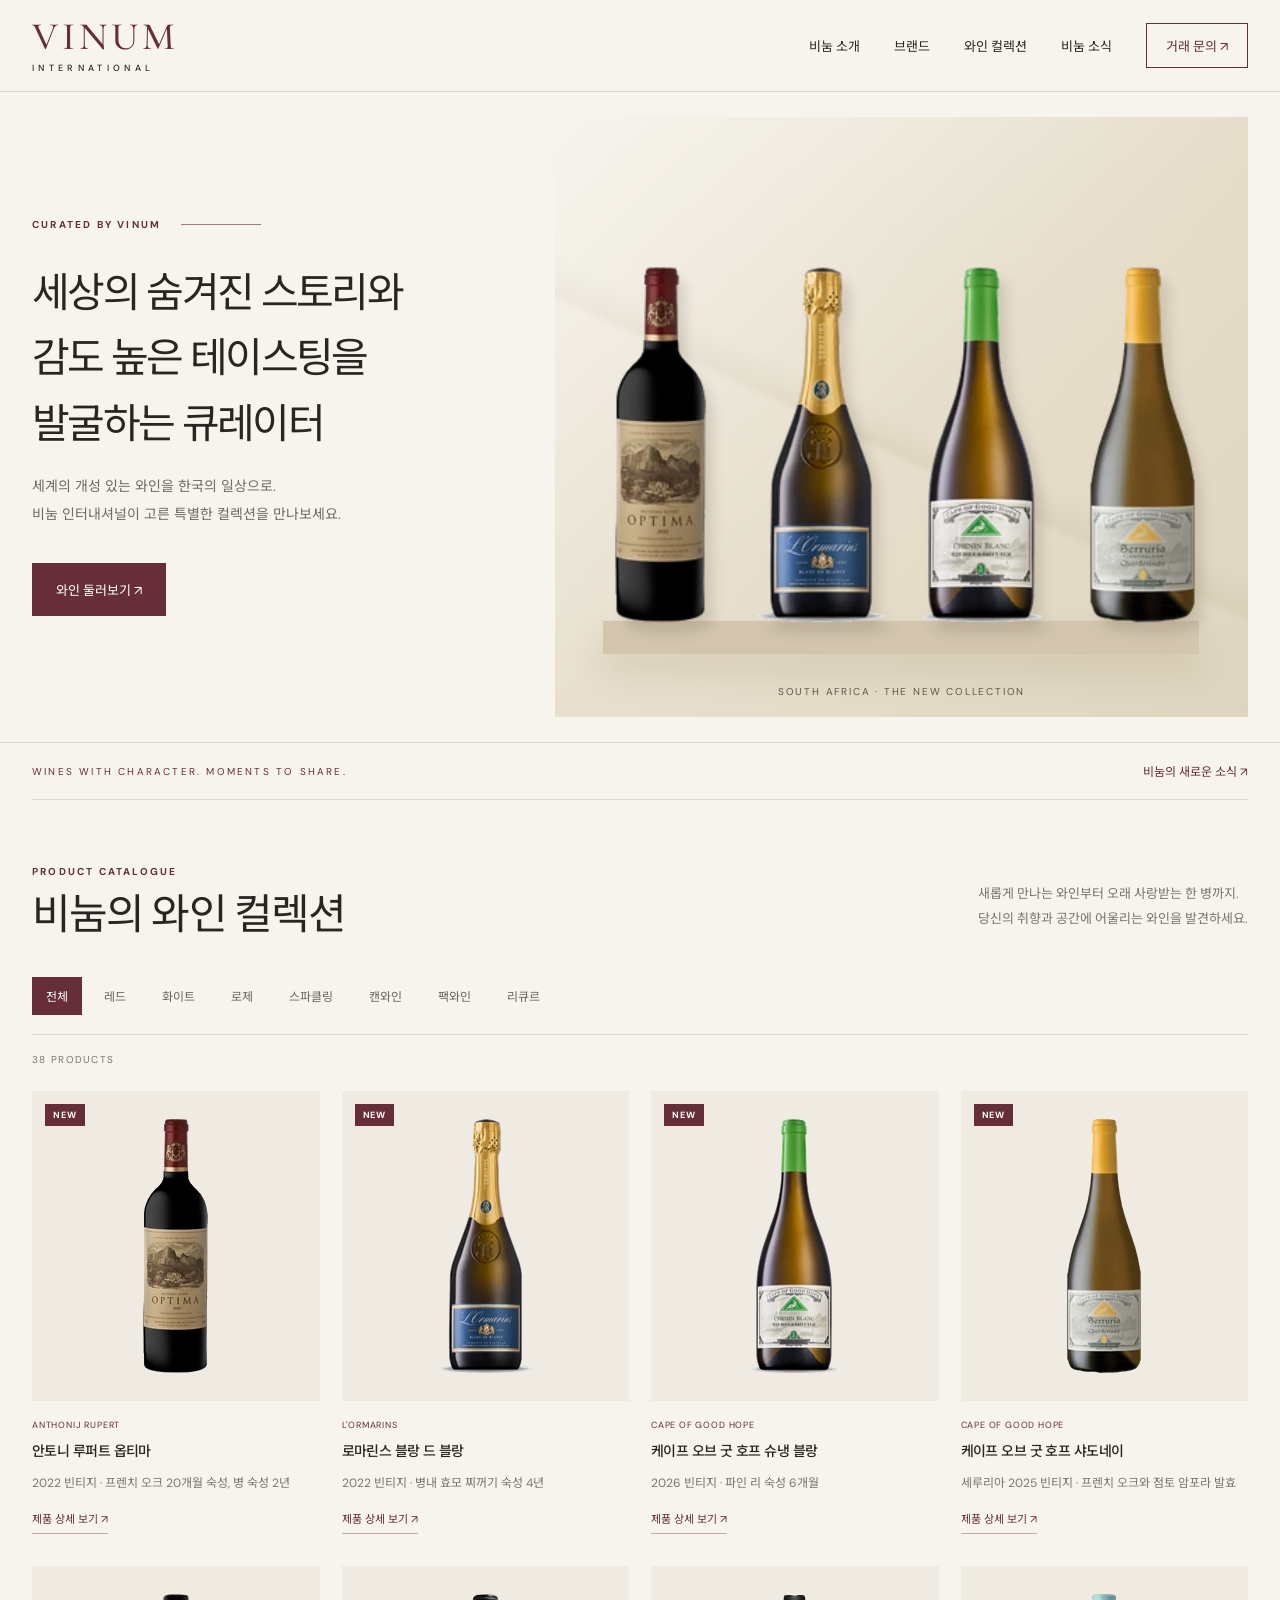
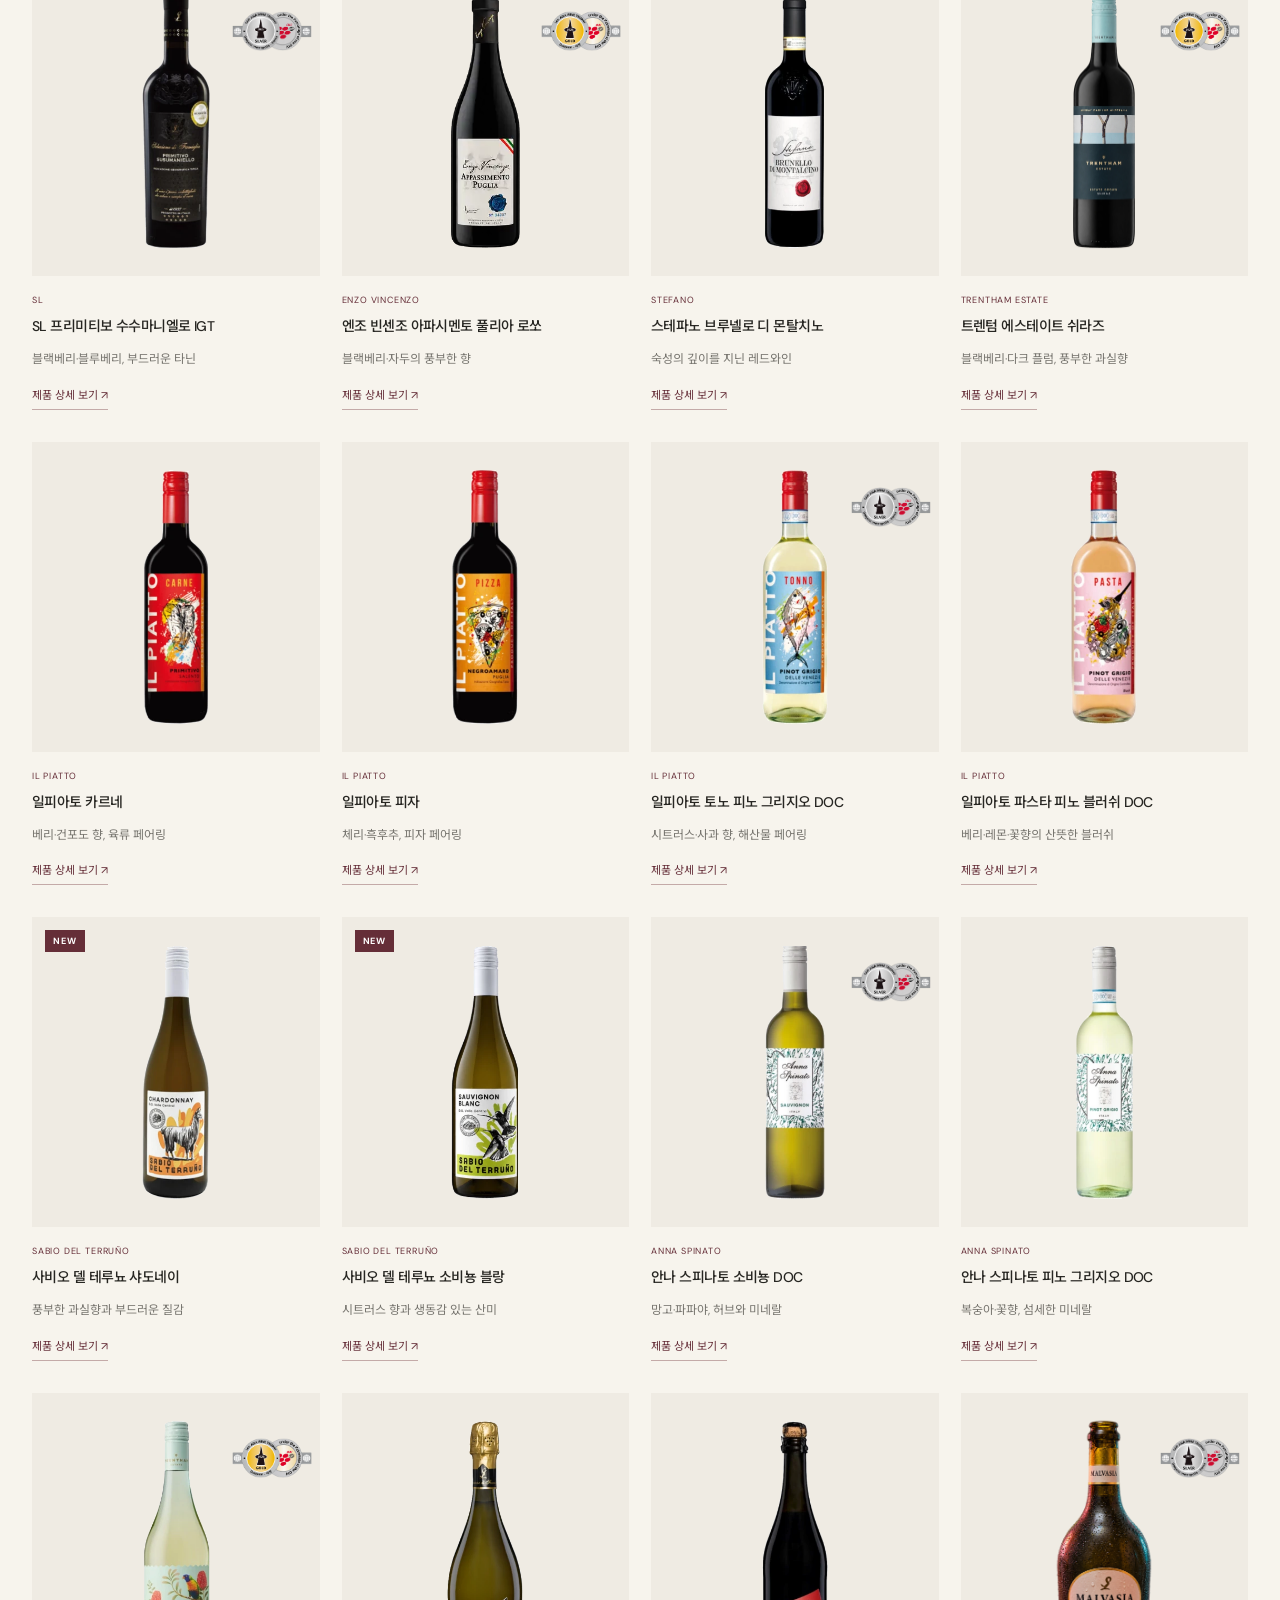
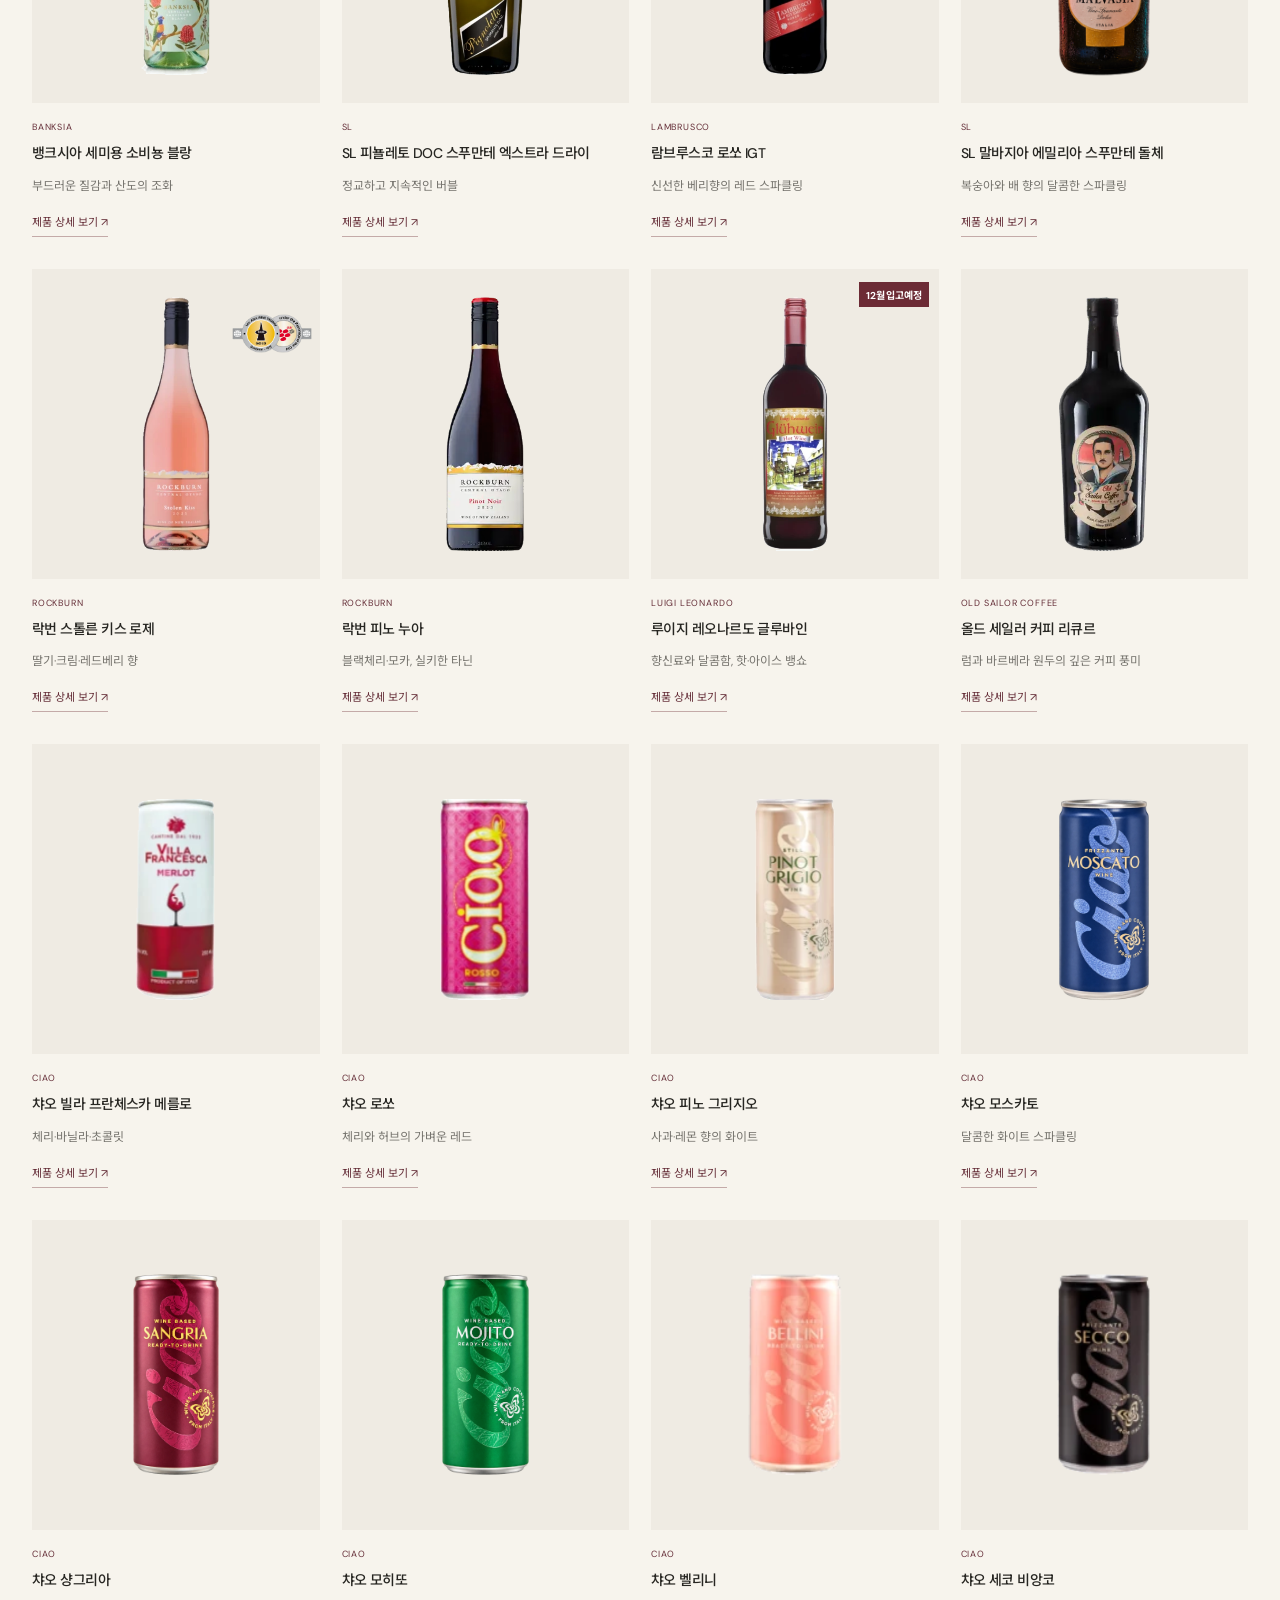
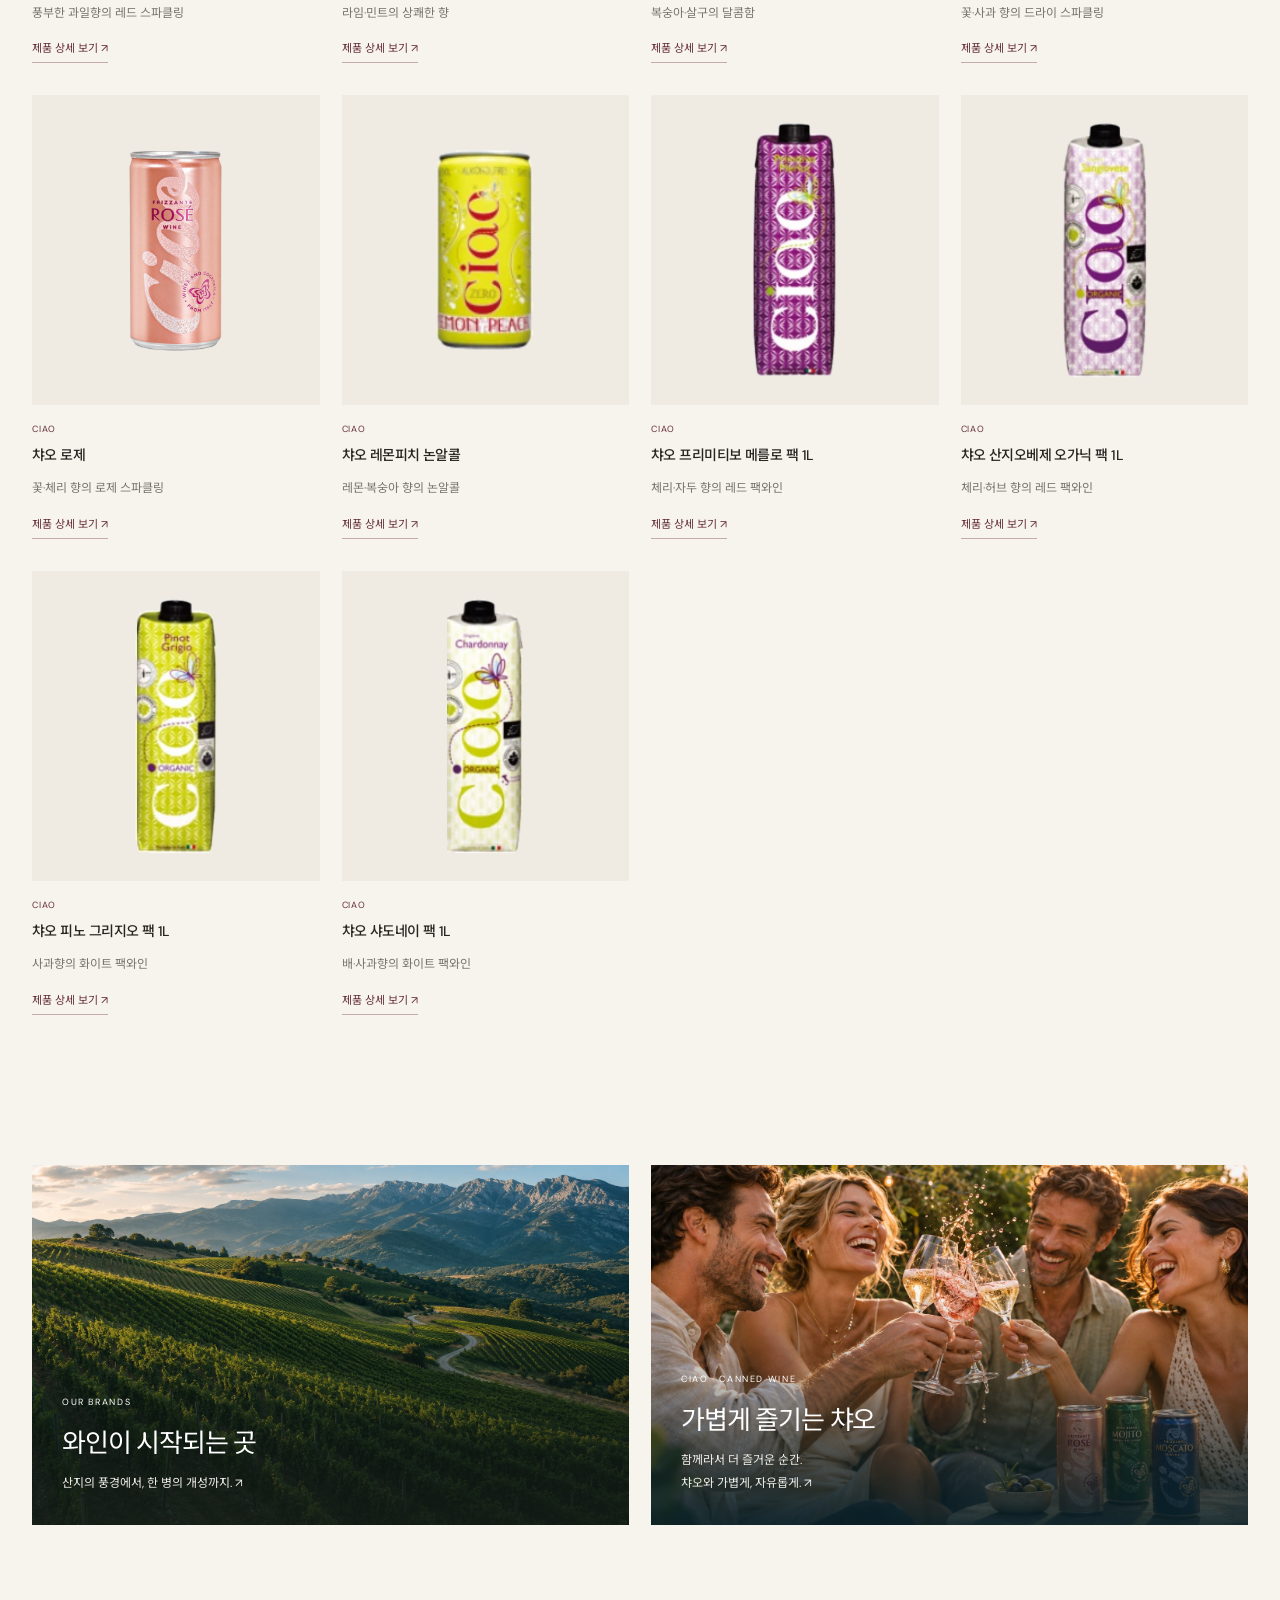
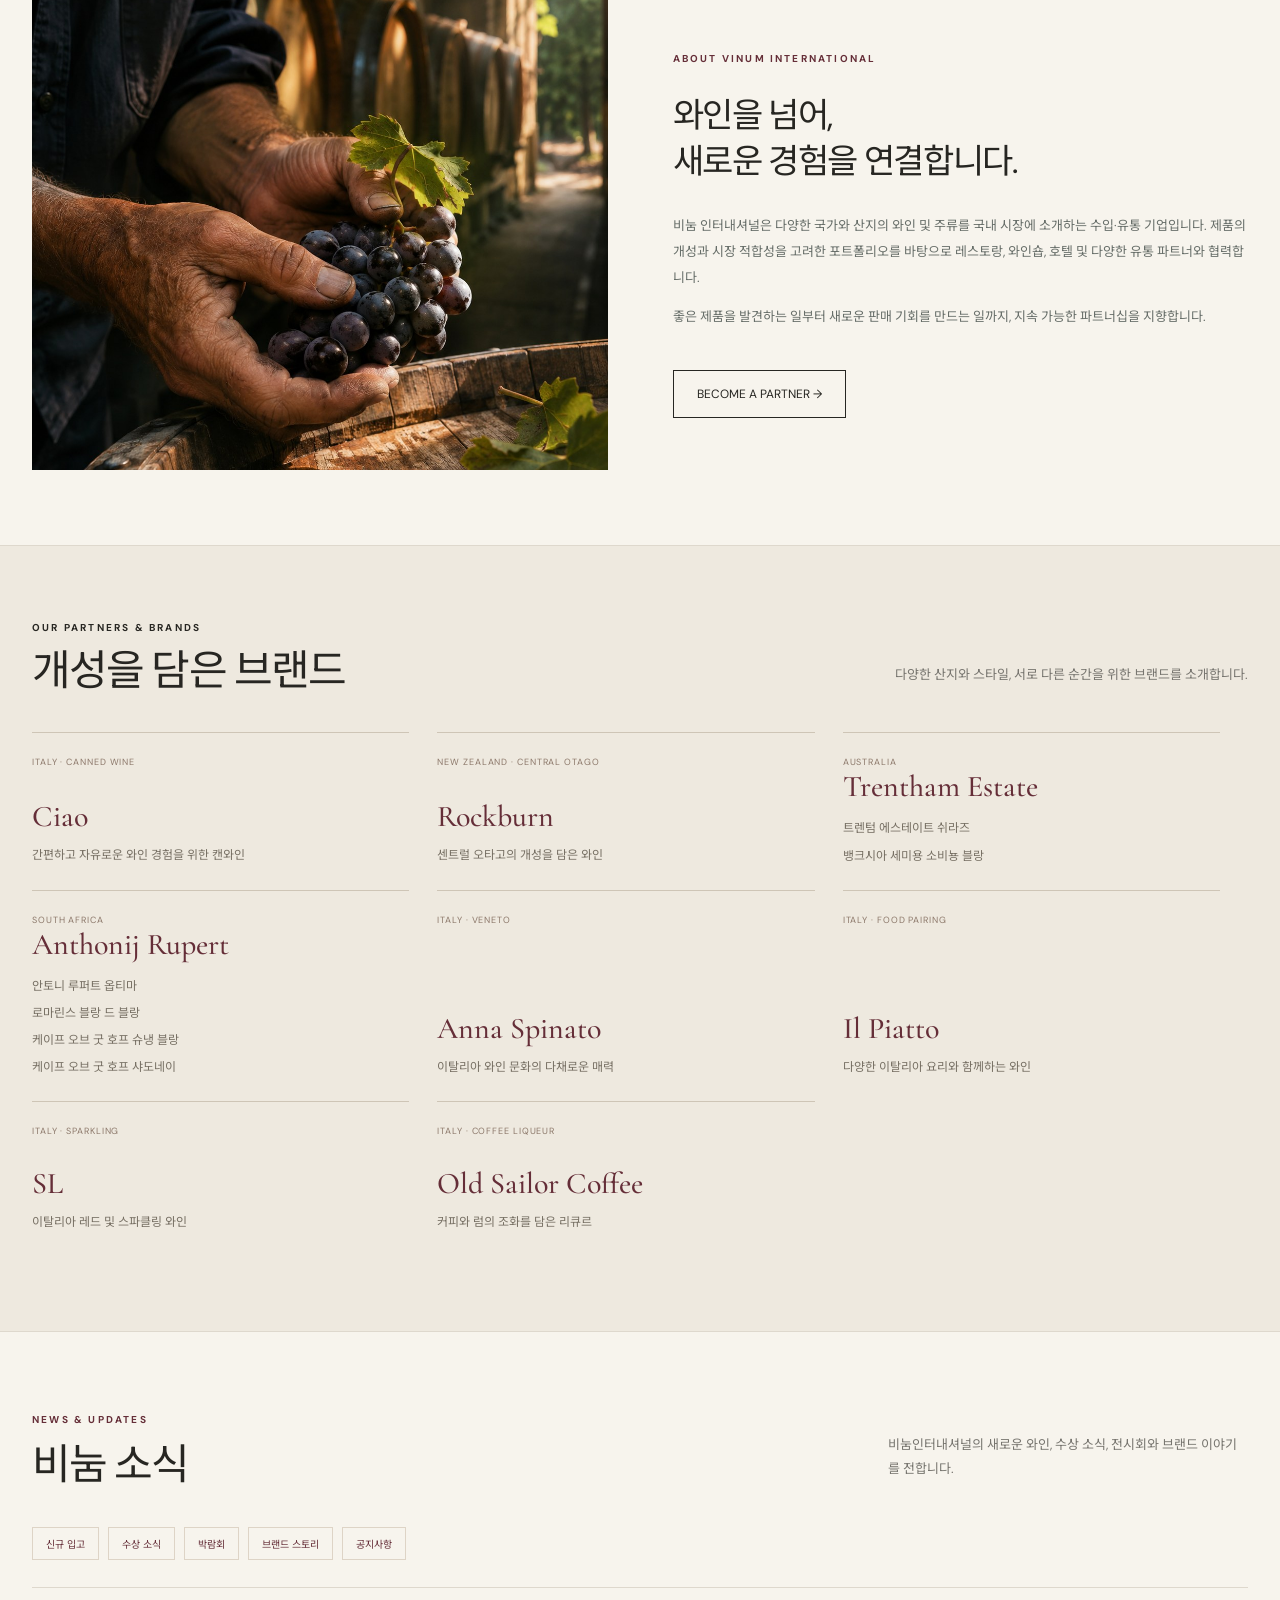
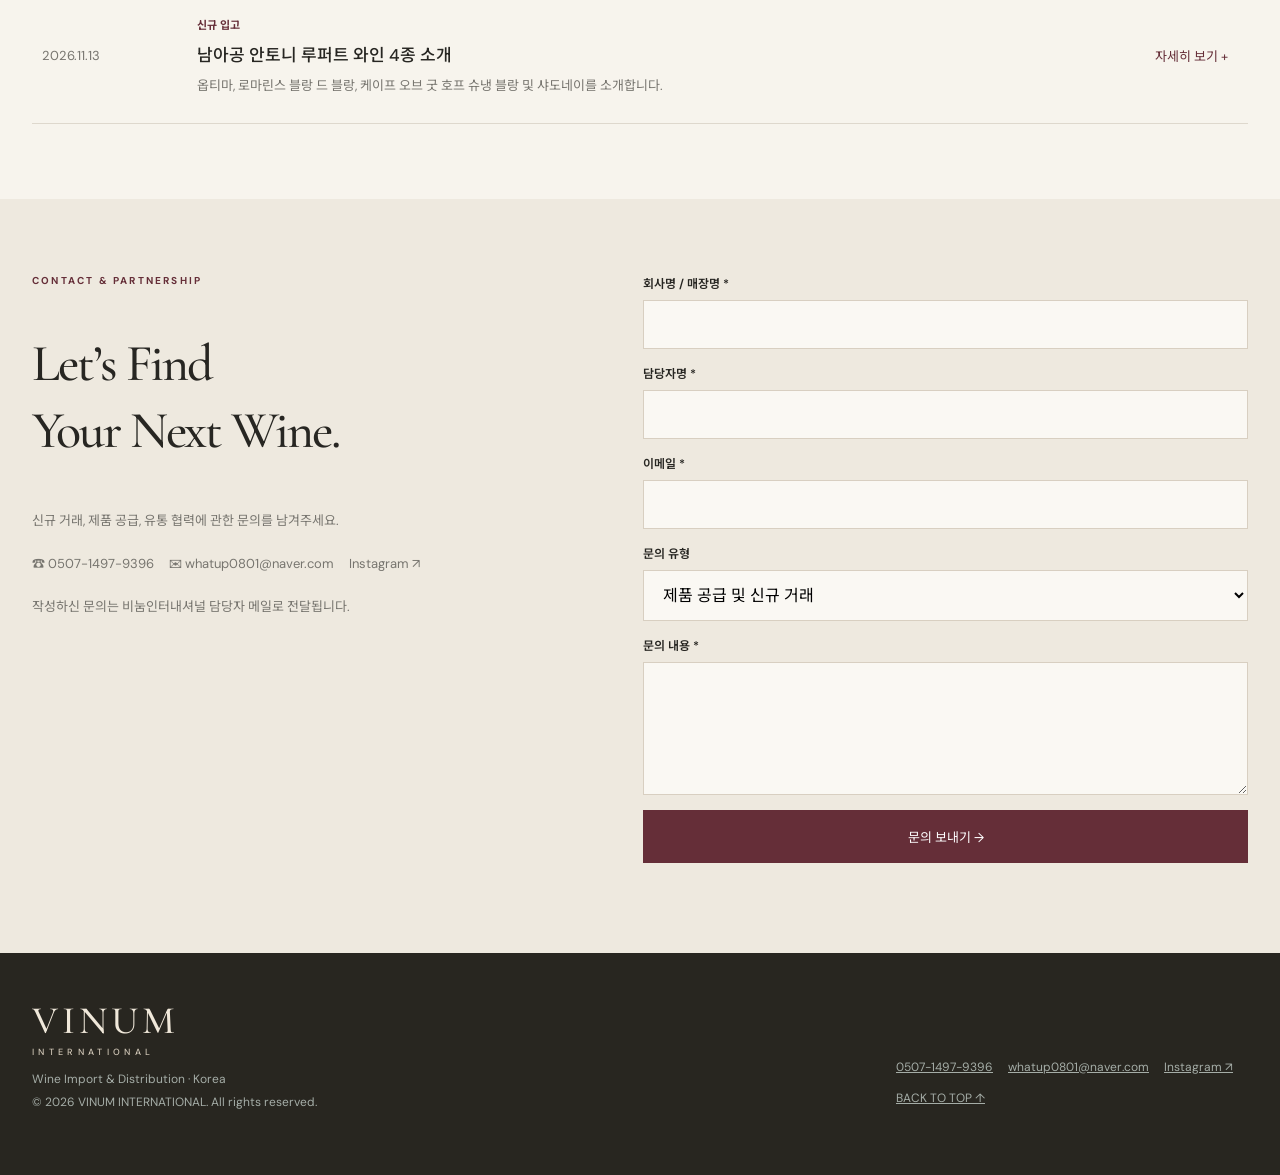
==== index.html @ 3747fff2 "Connect Rockburn Stolen Kiss 2026 Korean wine sheet to product details" ====
<!doctype html><html lang="ko"><head><meta charset="utf-8"><meta name="viewport" content="width=device-width,initial-scale=1"><meta name="description" content="비눔 인터내셔널 공식 홈페이지. 글로벌 와인·주류 수입 및 유통, 브랜드와 제품 카탈로그, 거래처 문의."><title>VINUM INTERNATIONAL | Wine Import & Distribution</title><link rel="preconnect" href="https://fonts.googleapis.com"><link rel="preconnect" href="https://fonts.gstatic.com" crossorigin><link href="https://fonts.googleapis.com/css2?family=Cormorant+Garamond:wght@400;500;600&family=DM+Sans:wght@400;500;600;700&family=Noto+Sans+KR:wght@300;400;500;600;700&display=swap" rel="stylesheet"><style>
:root{--ink:#202422;--muted:#6d746f;--paper:#f8f7f3;--wine:#652e38;--line:#e6e3dd}*{box-sizing:border-box}html{scroll-behavior:smooth}body{margin:0;font-family:'DM Sans','Noto Sans KR',sans-serif;color:var(--ink);background:var(--paper)}a{color:inherit;text-decoration:none}button,input,select,textarea{font:inherit}button{cursor:pointer}.container{width:min(1180px,calc(100% - 38px));margin:auto}header{height:80px;position:sticky;top:0;z-index:20;background:rgba(248,247,243,.97);border-bottom:1px solid var(--line);backdrop-filter:blur(12px)}.nav{display:flex;align-items:center;justify-content:space-between;height:100%}.logo{font-weight:700;letter-spacing:.18em;font-size:20px}.logo small{display:block;font-size:9px;letter-spacing:.38em;font-weight:500;margin-top:3px}.links{display:flex;gap:29px;align-items:center;font-size:12px;letter-spacing:.09em}.links a:hover{color:var(--wine)}.navbtn{border:1px solid var(--ink);padding:11px 17px}.hamb{display:none;background:none;border:0;font-size:24px}.hero{min-height:590px;display:flex;align-items:center;color:#fff;position:relative;background:linear-gradient(90deg,rgba(13,22,20,.88),rgba(13,22,20,.2)),url('https://images.unsplash.com/photo-1510812431401-41d2bd2722f3?auto=format&fit=crop&w=2000&q=85') center/cover}.eyebrow{font-size:12px;letter-spacing:.22em;font-weight:700;text-transform:uppercase}.hero h1{font-size:clamp(44px,6vw,82px);line-height:1.13;font-weight:500;letter-spacing:-.045em;margin:25px 0}.hero p{line-height:2;font-size:16px;color:#e8e8e4;max-width:550px}.btn{display:inline-block;border:1px solid currentColor;padding:15px 23px;margin-top:27px;font-size:12px;letter-spacing:.08em;background:transparent;color:inherit}.btn:hover{background:var(--wine);color:#fff;border-color:var(--wine)}section{padding:95px 0}.sectionhead{display:flex;align-items:end;justify-content:space-between;gap:20px;margin-bottom:40px}.sectionhead h2{font-size:clamp(32px,4vw,54px);font-weight:500;letter-spacing:-.05em;margin:13px 0 0}.sectionhead p{color:var(--muted);max-width:440px;line-height:1.9;font-size:14px}.about{display:grid;grid-template-columns:1fr 1fr;gap:75px;align-items:center}.about img{width:100%;height:460px;object-fit:cover}.about h2{font-size:42px;line-height:1.35;letter-spacing:-.04em;font-weight:500}.about p{color:#676e69;line-height:2;font-size:15px}.tag{color:var(--wine)}.dark{background:#1d2825;color:#fff}.dark .sectionhead p{color:#b7c0ba}.brandgrid{display:grid;grid-template-columns:repeat(3,1fr);gap:15px}.brand{min-height:190px;border:1px solid #4b5752;padding:26px;display:flex;flex-direction:column;justify-content:space-between}.brand span{font-size:11px;color:#b7c0ba;letter-spacing:.1em}.brand h3{font-size:25px;font-weight:500;margin:0}.brand p{font-size:13px;color:#c6cec9;line-height:1.8;margin:10px 0 0}.filters{display:flex;flex-wrap:wrap;gap:9px;margin-bottom:25px}.filter{border:1px solid #d5d5cf;background:none;color:#626660;padding:11px 16px;font-size:12px}.filter.active{background:var(--wine);border-color:var(--wine);color:white}.count{color:var(--muted);font-size:13px;margin-bottom:22px}.products{display:grid;grid-template-columns:repeat(4,minmax(0,1fr));gap:20px}.product{background:#fff;border:1px solid var(--line);overflow:hidden;display:flex;flex-direction:column}.product .art{height:290px;display:flex;align-items:center;justify-content:center;background:#fff;padding:15px}.product .art img{display:block;width:100%;height:100%;max-height:100%;max-width:100%;object-fit:contain;object-position:center}.product.bottle .art{overflow:hidden}.product.bottle .art img{display:block;width:auto;height:255px;max-width:100%;max-height:100%;object-fit:contain;object-position:center bottom}.product.can .art{overflow:hidden}.product.can .art img{transform:scale(1.9);transform-origin:center}.product.can .art img[src$="ciao-rose-cutout.webp"]{transform:scale(.492)}.product.can .art img[src$="ciao-sangria-cutout.webp"]{transform:scale(.550)}.product .body{padding:19px;flex:1;display:flex;flex-direction:column}.product small{color:var(--wine);font-size:11px;letter-spacing:.05em}.product h3{font-size:16px;line-height:1.5;margin:9px 0}.product p{font-size:12px;line-height:1.7;color:var(--muted);flex:1}.detailbtn{align-self:flex-start;border:0;background:none;color:var(--wine);padding:10px 0;font-size:12px}.contact{display:grid;grid-template-columns:1fr 1.15fr;gap:70px}.contact h2{font-size:44px;line-height:1.3;font-weight:500;letter-spacing:-.04em}.contact p{line-height:2;color:var(--muted)}.contact form{display:grid;gap:15px}.field{display:grid;gap:8px}.field label{font-size:12px;font-weight:600}.field input,.field select,.field textarea{width:100%;border:1px solid #d9d7d0;padding:13px 15px;background:white;border-radius:0;outline:none}.submit{background:var(--wine);color:white;border:0;padding:17px}.note{font-size:12px;color:var(--muted);line-height:1.8}footer{background:#141d1a;color:#fff;padding:50px 0}.foot{display:flex;justify-content:space-between;gap:30px;align-items:end}.foot p{color:#a5ada7;font-size:12px;line-height:1.9}.foot a{text-decoration:underline}.contactlinks a{display:inline-block;margin:4px 15px 4px 0}dialog{border:0;padding:0;max-width:min(760px,calc(100% - 30px));width:100%;box-shadow:0 25px 90px #0005}dialog::backdrop{background:#0b1613a8}.modalinner{display:grid;grid-template-columns:40% 60%;background:#fff}.modalart{background:#f8f7f3;display:grid;place-items:center;padding:25px;min-height:360px}.modalart img{display:block;width:100%;height:360px;max-width:100%;object-fit:contain;object-position:center}.modaltext{padding:40px 30px}.modaltext h3{font-size:24px;line-height:1.4}.modaltext p{color:var(--muted);line-height:1.8}.modaltext dl{display:grid;grid-template-columns:70px 1fr;gap:9px;font-size:13px}.modaltext dt{color:var(--muted)}.close{float:right;border:0;background:none;font-size:28px}#empty{display:none}@media(max-width:1000px){.products{grid-template-columns:repeat(3,minmax(0,1fr))}}@media(max-width:800px){header{height:68px}.hamb{display:block}.links{display:none;position:absolute;top:68px;left:0;right:0;background:var(--paper);padding:25px;flex-direction:column;align-items:stretch;gap:22px;border-bottom:1px solid var(--line)}.links.open{display:flex}.hero{min-height:530px}.about,.contact{grid-template-columns:1fr;gap:30px}.about img{height:330px}.brandgrid,.products{grid-template-columns:repeat(2,minmax(0,1fr))}section{padding:65px 0}.sectionhead{display:block}.foot{display:block}}@media(max-width:520px){.brandgrid,.products{grid-template-columns:repeat(2,minmax(0,1fr));gap:10px}.product .art{height:200px;padding:10px}.product .body{padding:12px}.product h3{font-size:14px}.hero h1{font-size:44px}.hero p{font-size:14px}.sectionhead h2{font-size:36px}.modalinner{grid-template-columns:1fr}.modalart{min-height:210px}.modalart img{height:200px;max-height:200px}.modaltext{padding:20px}.brand{min-height:165px;padding:18px}.brand h3{font-size:19px}}
#productDialog{max-height:calc(100dvh - 24px);overflow:auto}#fullWineDetails h4{margin:24px 0 8px;color:var(--wine)}#fullWineDetails p{font-size:13px;line-height:1.9;white-space:pre-line}#productSheetDialog{width:min(1000px,calc(100% - 24px));max-width:1000px;max-height:calc(100dvh - 24px);overflow:auto;background:#fff}#productSheetDialog .sheettoolbar{position:sticky;top:0;z-index:1;display:flex;justify-content:space-between;align-items:center;gap:16px;padding:10px 16px;background:#fff;border-bottom:1px solid var(--line)}#productSheetDialog .sheettoolbar a{font-size:13px;color:var(--wine);text-decoration:underline}#productSheetDialog .sheettoolbar button{border:0;background:none;font-size:28px;line-height:1;padding:6px}#productSheetImage{display:block;width:100%;height:auto}.product.can .art img[src$="ciao-moscato-cutout.webp"]{transform:scale(.552)} .product.can .art img[src$="ciao-mojito-cutout.webp"]{transform:scale(.536)}
/* Award artwork stays separate so the bottle keeps the shared visual height. */
.product .art,.modalart{position:relative}
.product.bottle .art .award-emblem{position:absolute;top:22px;right:8px;width:36%;max-width:104px;height:auto;max-height:none;object-fit:contain}
.modalart .award-emblem{position:absolute;top:18px;right:8px;width:42%;height:auto;max-width:120px}
@media(max-width:520px){.product.bottle .art .award-emblem{top:15px;right:4px;width:38%;max-width:78px}.modalart .award-emblem{width:26%;right:14px}}
.product .art .new-label{position:absolute;top:18px;left:12px;z-index:2;background:#9b2439;color:#fff;border-radius:3px;padding:7px 11px;font-size:12px;font-weight:700;letter-spacing:.14em;box-shadow:0 3px 10px #0002}@media(max-width:520px){.product .art .new-label{top:10px;left:7px;padding:5px 8px;font-size:10px}}#productDialog:has(#fullWineDetails:not(:empty)) .modalinner{grid-template-columns:42% 58%;align-items:start}#productDialog:has(#fullWineDetails:not(:empty)) .modalart{position:sticky;top:0;align-self:start;height:min(76vh,650px);min-height:440px;padding:24px;display:flex;align-items:center;justify-content:center}#productDialog:has(#fullWineDetails:not(:empty)) .modalart #detailImage{width:100%;height:100%;max-height:580px;object-fit:contain;object-position:center}#productDialog:has(#fullWineDetails:not(:empty)) .modaltext{min-width:0}@media(max-width:800px){#productDialog:has(#fullWineDetails:not(:empty)) .modalinner{grid-template-columns:40% 60%}#productDialog:has(#fullWineDetails:not(:empty)) .modalart{height:460px;min-height:340px;padding:15px}}@media(max-width:520px){#productDialog:has(#fullWineDetails:not(:empty)) .modalinner{grid-template-columns:1fr}#productDialog:has(#fullWineDetails:not(:empty)) .modalart{position:relative;height:350px;min-height:350px;padding:18px}#productDialog:has(#fullWineDetails:not(:empty)) .modalart #detailImage{height:310px;max-height:310px}}.product .art .arrival-label{position:absolute;top:18px;right:10px;z-index:2;background:#6c2b35;color:#fff;border-radius:4px;padding:7px 10px;font-size:12px;font-weight:700;letter-spacing:-.02em;box-shadow:0 3px 10px #0002}@media(max-width:520px){.product .art .arrival-label{top:10px;right:7px;padding:5px 7px;font-size:10px}}.vinum-news{background:#fff}.news-categories{display:flex;flex-wrap:wrap;gap:9px;margin-bottom:27px}.news-categories span{font-size:12px;color:var(--wine);border:1px solid #e5d9d9;padding:8px 13px;border-radius:30px}.news-list{display:grid;gap:13px}.news-entry{display:grid;grid-template-columns:130px 1fr auto;align-items:center;gap:25px;padding:25px 10px;border-top:1px solid var(--line)}.news-entry:last-child{border-bottom:1px solid var(--line)}.news-entry time{font-size:13px;color:var(--muted)}.news-entry h3{font-size:20px;font-weight:500;margin:7px 0 8px}.news-entry p{font-size:13px;color:var(--muted);line-height:1.8;margin:0}.news-type{font-size:11px;font-weight:700;color:var(--wine)}.news-more{border:0;background:transparent;color:var(--wine);font-size:13px;padding:10px}.news-empty{padding:52px 20px;text-align:center;color:var(--muted);border:1px solid var(--line);line-height:1.9}@media(max-width:700px){.news-entry{grid-template-columns:1fr;gap:8px;padding:20px 0}.news-more{justify-self:start;padding-left:0}}
/* VINUM editorial collection — preserve catalogue data and product photography. */
:root{--paper:#f7f4ed;--wine:#652e38;--ink:#272622;--muted:#77756f;--line:#ded8cd}
.container{width:min(1240px,calc(100% - 64px))}header{height:92px;background:rgba(247,244,237,.97)}.logo{font-family:'Cormorant Garamond',Georgia,serif;font-size:39px;letter-spacing:.1em;font-weight:500;color:var(--wine);line-height:.9}.logo small{font-family:'DM Sans',sans-serif;font-size:9px;letter-spacing:.48em;margin-top:10px;color:var(--ink)}.links{font-size:13px;letter-spacing:0;gap:34px}.navbtn{border-color:var(--wine);color:var(--wine);padding:12px 19px}.eyebrow{font-size:10px;letter-spacing:.22em}.hero{background:none;color:var(--ink);min-height:650px;overflow:hidden;border-bottom:1px solid var(--line)}.hero-layout{display:grid;grid-template-columns:43% 57%;align-items:center;gap:0;min-height:650px}.hero-copy{padding:50px 30px 50px 0;position:relative;z-index:1}.hero .eyebrow{color:var(--wine);display:flex;gap:20px;align-items:center}.hero .eyebrow:after{content:'';height:1px;width:80px;background:#a17b7e}.hero h1{font-family:'Noto Sans KR',sans-serif;font-size:clamp(32px,3.2vw,48px);font-weight:400;line-height:1.6;letter-spacing:-.065em;margin:26px 0 20px}.hero p{font-size:14px;color:#6e6b64;line-height:1.95}.hero .btn{background:var(--wine);color:#fff;border-color:var(--wine);margin-top:21px;padding:16px 23px;letter-spacing:0;font-size:13px}.hero-scene{position:relative;isolation:isolate;min-height:580px;display:flex;align-items:flex-end;justify-content:center;padding:65px 25px 95px;background:linear-gradient(130deg,#eee8da,#dfd5bf);align-self:stretch;margin:25px 0}.hero-scene:before{content:'';position:absolute;inset:0;z-index:-1;background:linear-gradient(140deg,#ffffff88,transparent 50%),linear-gradient(25deg,transparent 45%,#c0b29533 46%,transparent 50%)}.hero-scene:after{content:'';position:absolute;bottom:63px;left:7%;right:7%;height:33px;background:#d4c6ae;box-shadow:0 19px 35px #6d583022;z-index:-1}.hero-bottle{border:0;background:transparent;padding:0;display:flex;align-items:flex-end;justify-content:center;width:25%;height:355px;transition:transform .3s}.hero-bottle:hover{transform:translateY(-8px)}.hero-bottle img{max-width:100%;width:auto;height:100%;object-fit:contain;filter:drop-shadow(8px 12px 6px #37280d22)}.hero-bottle:nth-child(2){height:370px}.hero-bottle:nth-child(3){height:345px}.scene-caption{position:absolute;left:0;right:0;bottom:19px;text-align:center;font-size:10px;letter-spacing:.18em;color:#635447}.collection-strip{padding:19px 0;border-bottom:1px solid var(--line);color:var(--wine);font-size:10px;letter-spacing:.22em;display:flex;align-items:center;justify-content:space-between}.collection-strip a{letter-spacing:0;font-size:12px}.sectionhead h2{font-family:'Cormorant Garamond','Noto Sans KR',serif;font-size:42px;line-height:1.35;letter-spacing:-.045em;font-weight:400;margin-top:10px}.sectionhead p{font-size:13px;max-width:360px}.sectionhead{margin-bottom:32px}section{padding:75px 0}#products{padding-top:65px}.filters{gap:8px;padding-bottom:19px;border-bottom:1px solid var(--line);margin-bottom:18px}.filter{border:0;background:transparent;padding:10px 14px;font-size:12px;color:#69655e}.filter.active{background:var(--wine);color:#fff}.count{font-size:10px;letter-spacing:.13em;margin-bottom:25px}.products{gap:32px 22px}.product{border:0;background:transparent;overflow:visible}.product .art{height:310px;background:#efebe3;padding:25px;overflow:hidden}.product.bottle .art img{height:260px;max-height:100%}.product .body{padding:18px 0 0}.product small{font-size:9px;letter-spacing:.09em}.product h3{font-size:14px;font-weight:500;margin:9px 0;letter-spacing:-.04em;line-height:1.7}.product p{font-size:12px;line-height:1.9;margin:0 0 8px}.detailbtn{font-size:11px;padding:7px 0;border-bottom:1px solid #c4aaa8;transition:color .2s}.product .art .new-label{top:13px;left:13px;padding:5px 8px;background:var(--wine);border-radius:0;box-shadow:none;font-size:9px;letter-spacing:.1em}.product .art .arrival-label{top:13px;right:10px;border-radius:0;box-shadow:none;padding:5px 7px;font-size:10px}.product.bottle .art .award-emblem{top:45px;right:8px;width:29%;max-width:80px}.product .art>img:not(.award-emblem){transition:filter .3s}.product:hover .art>img:not(.award-emblem){filter:drop-shadow(0 10px 8px #3e281515)}.editorial-intro{display:grid;grid-template-columns:1fr 1fr;gap:22px;padding-top:75px}.story-tile{position:relative;min-height:320px;overflow:hidden;background:#dfd9cd;display:flex;align-items:flex-end}.story-tile img{position:absolute;inset:0;width:100%;height:100%;object-fit:cover;transition:transform .6s}.story-tile:hover img{transform:scale(1.025)}.story-tile:after{content:'';position:absolute;inset:0;background:linear-gradient(transparent 25%,#172019bf)}.story-caption{position:relative;z-index:1;padding:30px;color:#fff}.story-caption small{font-size:9px;letter-spacing:.18em}.story-caption h3{font-weight:400;font-size:26px;letter-spacing:-.045em;margin:12px 0}.story-caption p{font-size:12px;line-height:1.9;color:#efeee8;margin:0}.about{gap:65px}.about img{height:390px}.about h2{font-weight:400;font-size:34px}.about p{font-size:13px}.dark{background:#eee9df;color:var(--ink);border-block:1px solid var(--line)}.dark .sectionhead p{color:var(--muted)}.brandgrid{grid-template-columns:repeat(3,1fr);gap:0}.brand{border:0;border-top:1px solid #cec5b6;min-height:155px;padding:23px 20px 23px 0;margin-right:28px}.brand span{color:#8c786a;font-size:9px}.brand h3{font-family:'Cormorant Garamond',Georgia,serif;font-size:30px;color:var(--wine)}.brand p{color:#777064;font-size:12px}.vinum-news{background:var(--paper)}.news-categories span{border-radius:0;border-color:#ded4c6;background:transparent;font-size:10px}.news-entry h3{font-size:17px}.contact{gap:85px}.contact h2{font-family:'Cormorant Garamond',Georgia,serif;font-size:52px}.contact p{font-size:13px}.field input,.field select,.field textarea{border-color:#d8cfc1;background:#faf8f3}.submit{font-size:13px}footer{background:#282620}.foot .logo{color:#f0e8da}.foot .logo small{color:#d0c6b6}.btn{letter-spacing:0;font-size:12px}a:focus-visible,button:focus-visible{outline:2px solid var(--wine);outline-offset:5px}section{scroll-margin-top:90px}
@media(min-width:1500px){.hero-layout{min-height:710px}.hero-scene{min-height:650px}.hero-bottle{height:405px}.hero-bottle:nth-child(2){height:420px}.hero-bottle:nth-child(3){height:395px}}
@media(max-width:1000px){.hero-layout{grid-template-columns:45% 55%;min-height:560px}.hero-scene{min-height:500px;padding:65px 15px 95px}.hero-bottle{height:290px}.hero-bottle:nth-child(2){height:305px}.hero-bottle:nth-child(3){height:285px}.links{gap:20px}.hero h1{font-size:34px}.product .art{height:290px}.product.bottle .art img{height:240px}}
@media(max-width:800px){.container{width:calc(100% - 36px)}header{height:76px}.logo{font-size:31px}.logo small{font-size:7px}.links{top:76px}.hero-layout{grid-template-columns:1fr;min-height:0}.hero-copy{padding:38px 0 25px}.hero h1{font-size:36px;line-height:1.5;margin:20px 0 12px}.hero p{font-size:13px}.hero .btn{margin-top:12px}.hero-scene{min-height:390px;margin:0 0 18px;padding:35px 20px 80px}.hero-bottle{height:265px}.hero-bottle:nth-child(2){height:280px}.hero-bottle:nth-child(3){height:260px}.hero-scene:after{bottom:53px}.scene-caption{bottom:15px;font-size:8px}.hero{min-height:0}.collection-strip{font-size:8px;letter-spacing:.1em}.collection-strip a{font-size:10px}.sectionhead h2{font-size:32px}.sectionhead p{max-width:none}.products{gap:25px 14px}.product .art{height:260px;padding:20px 10px}.product.bottle .art img{height:220px}.product h3{font-size:13px}.editorial-intro{padding-top:55px;gap:14px}.story-tile{min-height:280px}.story-caption{padding:20px}.story-caption h3{font-size:22px}.brandgrid{grid-template-columns:repeat(2,1fr)}section{padding:55px 0;scroll-margin-top:76px}.contact{gap:30px}.contact h2{font-size:42px}.about{gap:30px}.about img{height:290px}.about h2{font-size:29px}}
@media(max-width:520px){.hero h1{font-size:31px}.hero-scene{min-height:330px;padding:25px 12px 75px}.hero-bottle{height:225px}.hero-bottle:nth-child(2){height:240px}.hero-bottle:nth-child(3){height:220px}.product .art{height:225px;padding:20px 10px}.product.bottle .art img{height:185px}.product .body{padding:13px 0 0}.product small{font-size:8px}.product h3{font-size:12px}.product p{font-size:11px}.product .art .new-label{top:9px;left:8px;font-size:8px}.product .art .arrival-label{font-size:8px;top:9px;right:6px}.product.bottle .art .award-emblem{top:36px;width:29%}.filters{gap:3px}.filter{padding:9px 10px;font-size:11px}.editorial-intro{grid-template-columns:1fr}.story-tile{min-height:250px}.brand{margin-right:10px;padding-right:6px}.brand h3{font-size:25px}.brand p{font-size:11px}.sectionhead h2{font-size:29px}.sectionhead p{font-size:12px}.collection-strip a{font-size:9px}.hero .eyebrow{font-size:9px}.news-entry h3{font-size:16px}}
@media(prefers-reduced-motion:reduce){html{scroll-behavior:auto}*,*:before,*:after{transition:none!important}}

/* One visible product height per format, measured after transparent margin removal. */
.product .art>img:not(.award-emblem),.product.bottle .art>img:not(.award-emblem){height:260px;width:auto;max-width:100%;max-height:100%;object-fit:contain;transform:none!important;filter:none}
.product.can .art>img:not(.award-emblem){height:205px;width:auto;max-width:100%;transform:none!important}
.hero-bottle,.hero-bottle:nth-child(2),.hero-bottle:nth-child(3){height:355px}
.hero-bottle img{object-position:center bottom}
.modalart #detailImage{width:auto;max-width:100%;height:360px;object-fit:contain}
@media(min-width:1500px){.hero-bottle,.hero-bottle:nth-child(2),.hero-bottle:nth-child(3){height:405px}}
@media(max-width:1000px){.hero-bottle,.hero-bottle:nth-child(2),.hero-bottle:nth-child(3){height:290px}.product .art>img:not(.award-emblem),.product.bottle .art>img:not(.award-emblem){height:240px}.product.can .art>img:not(.award-emblem){height:195px}}
@media(max-width:800px){.hero-bottle,.hero-bottle:nth-child(2),.hero-bottle:nth-child(3){height:265px}.product .art>img:not(.award-emblem),.product.bottle .art>img:not(.award-emblem){height:220px}.product.can .art>img:not(.award-emblem){height:175px}}
@media(max-width:520px){.hero-bottle,.hero-bottle:nth-child(2),.hero-bottle:nth-child(3){height:clamp(145px,48vw,190px)}.product .art>img:not(.award-emblem),.product.bottle .art>img:not(.award-emblem){height:185px}.product.can .art>img:not(.award-emblem){height:150px}.modalart #detailImage{height:200px}}

/* Align the actual bottle silhouette across every hero slot, including narrow phones. */
.hero-scene{--hero-bottle-height:355px}
.hero-scene .hero-bottle{height:var(--hero-bottle-height)!important;min-width:0;flex:1 1 25%}
.hero-scene .hero-bottle img{height:calc(var(--hero-bottle-height) * var(--hero-trim-scale,1));width:auto;max-width:none;max-height:none;flex:none;object-fit:contain;transform:translateY(var(--hero-trim-bottom,0%))}
@media(min-width:1500px){.hero-scene{--hero-bottle-height:405px}}
@media(max-width:1000px){.hero-scene{--hero-bottle-height:290px}}
@media(max-width:800px){.hero-scene{--hero-bottle-height:265px}}
@media(max-width:520px){.hero-scene{--hero-bottle-height:clamp(145px,48vw,190px)}}

/* Three distinct editorial scenes. Ciao packaging uses the exact existing product cutouts. */
.editorial-intro .story-tile{min-height:360px}
.story-caption{z-index:3}
.vineyard-feature>img{object-position:center 55%}
.ciao-feature>img.ciao-scene{object-position:center center;transform:none}
.ciao-feature:after{z-index:1;background:linear-gradient(0deg,rgba(8,32,40,.9),rgba(8,32,40,.28)38%,transparent 65%)}



.about>img{height:470px;object-position:center 58%}
@media(max-width:800px){.editorial-intro .story-tile{min-height:320px}.story-caption h3{font-size:23px}.about>img{height:370px}}
@media(max-width:520px){.editorial-intro{gap:18px}.editorial-intro .story-tile{min-height:300px}.story-caption{padding:23px}.story-caption h3{font-size:25px}.story-caption p{font-size:12px;line-height:1.7}.about>img{height:350px}.ciao-feature .story-caption h3{font-size:20px;white-space:nowrap}}

.ciao-party>img.ciao-scene{object-position:70% 42%}

.brand-products{list-style:none;padding:0;margin:12px 0 0;color:#777064;font-size:12px;line-height:1.85}.brand-products li+li{margin-top:5px}@media(max-width:520px){.brand-products{font-size:11px;line-height:1.8}}
</style></head><body><header><div class="container nav"><a href="#home" class="logo">VINUM<small>INTERNATIONAL</small></a><button class="hamb" aria-label="메뉴 열기" aria-expanded="false">☰</button><nav class="links" aria-label="주요 메뉴"><a href="#about">비눔 소개</a><a href="#brands">브랜드</a><a href="#products">와인 컬렉션</a><a href="#news">비눔 소식</a><a href="#contact" class="navbtn">거래 문의 ↗</a></nav></div></header><main><div id="home" class="hero"><div class="container hero-layout"><div class="hero-copy"><div class="eyebrow">CURATED BY VINUM</div><h1>세상의 숨겨진 스토리와<br>감도 높은 테이스팅을<br>발굴하는 큐레이터</h1><p>세계의 개성 있는 와인을 한국의 일상으로.<br>비눔 인터내셔널이 고른 특별한 컬렉션을 만나보세요.</p><a class="btn" href="#products">와인 둘러보기 ↗</a></div><div class="hero-scene" aria-label="남아프리카공화국 신규 와인 4종"><button class="hero-bottle" data-product="0" aria-label="안토니 루퍼트 옵티마 상세 보기"><img src="images/catalogue-cutouts/optima-2022.webp?v=20261113b" style="--hero-trim-scale:1.023622;--hero-trim-bottom:1.1538462%" alt="안토니 루퍼트 옵티마"></button><button class="hero-bottle" data-product="1" aria-label="로마린스 블랑 드 블랑 상세 보기"><img src="images/catalogue-cutouts/lormarins-blanc-de-blancs-2022.webp?v=20261113b" style="--hero-trim-scale:1.0235294;--hero-trim-bottom:1.1494253%" alt="로마린스 블랑 드 블랑"></button><button class="hero-bottle" data-product="2" aria-label="케이프 오브 굿 호프 슈냉 블랑 상세 보기"><img src="images/catalogue-cutouts/cape-chenin-blanc-2026.webp?v=20261113b" style="--hero-trim-scale:1.0235294;--hero-trim-bottom:1.1494253%" alt="케이프 오브 굿 호프 슈냉 블랑"></button><button class="hero-bottle" data-product="3" aria-label="케이프 오브 굿 호프 샤도네이 상세 보기"><img src="images/catalogue-cutouts/cape-chardonnay-2025.webp?v=20261113b" style="--hero-trim-scale:1.0237154;--hero-trim-bottom:1.1583012%" alt="케이프 오브 굿 호프 샤도네이"></button><div class="scene-caption">SOUTH AFRICA · THE NEW COLLECTION</div></div></div></div><div class="container collection-strip"><span>WINES WITH CHARACTER. MOMENTS TO SHARE.</span><a href="#news">비눔의 새로운 소식 ↗</a></div><section id="products"><div class="container"><div class="sectionhead"><div><div class="eyebrow tag">PRODUCT CATALOGUE</div><h2>비눔의 와인 컬렉션</h2></div><p>새롭게 만나는 와인부터 오래 사랑받는 한 병까지.<br>당신의 취향과 공간에 어울리는 와인을 발견하세요.</p></div><div class="filters" role="group" aria-label="제품 분류"><button class="filter active" data-filter="all">전체</button><button class="filter" data-filter="red">레드</button><button class="filter" data-filter="white">화이트</button><button class="filter" data-filter="rose">로제</button><button class="filter" data-filter="sparkling">스파클링</button><button class="filter" data-filter="can">캔와인</button><button class="filter" data-filter="pack">팩와인</button><button class="filter" data-filter="liqueur">리큐르</button></div><div class="count" id="count"></div><div id="productGrid" class="products"></div><p id="empty">해당 카테고리의 제품이 없습니다.</p></div></section><div id="stories" class="container editorial-intro" style="scroll-margin-top:100px"><a class="story-tile vineyard-feature" href="#brands"><img src="images/editorial/vineyard-story-v2.jpg" alt="산 능선과 곡선의 포도밭이 펼쳐진 풍경" loading="lazy"><div class="story-caption"><small>OUR BRANDS</small><h3>와인이 시작되는 곳</h3><p>산지의 풍경에서, 한 병의 개성까지. ↗</p></div></a><a class="story-tile ciao-feature ciao-party" href="#products" id="exploreCiao"><img class="ciao-scene" src="images/editorial/ciao-western-party-natural-v5.jpg" alt="서양 성인 친구들이 와인잔을 부딪치며 와인이 튀어 오르는 파티 장면과 챠오 캔" loading="lazy"><div class="story-caption"><small>CIAO · CANNED WINE</small><h3>가볍게 즐기는 챠오</h3><p>함께라서 더 즐거운 순간.<br>챠오와 가볍게, 자유롭게. ↗</p></div></a></div><section id="about"><div class="container about"><img src="images/editorial/winemaking-about-v2.jpg" alt="포도와 오크 배럴을 살펴보는 생산자의 손" loading="lazy"><div><div class="eyebrow tag">ABOUT VINUM INTERNATIONAL</div><h2>와인을 넘어,<br>새로운 경험을 연결합니다.</h2><p>비눔 인터내셔널은 다양한 국가와 산지의 와인 및 주류를 국내 시장에 소개하는 수입·유통 기업입니다. 제품의 개성과 시장 적합성을 고려한 포트폴리오를 바탕으로 레스토랑, 와인숍, 호텔 및 다양한 유통 파트너와 협력합니다.</p><p>좋은 제품을 발견하는 일부터 새로운 판매 기회를 만드는 일까지, 지속 가능한 파트너십을 지향합니다.</p><a class="btn" href="#contact">BECOME A PARTNER →</a></div></div></section><section id="brands" class="dark"><div class="container"><div class="sectionhead"><div><div class="eyebrow">OUR PARTNERS & BRANDS</div><h2>개성을 담은 브랜드</h2></div><p>다양한 산지와 스타일, 서로 다른 순간을 위한 브랜드를 소개합니다.</p></div><div class="brandgrid"><div class="brand"><span>ITALY · CANNED WINE</span><div><h3>Ciao</h3><p>간편하고 자유로운 와인 경험을 위한 캔와인</p></div></div><div class="brand"><span>NEW ZEALAND · CENTRAL OTAGO</span><div><h3>Rockburn</h3><p>센트럴 오타고의 개성을 담은 와인</p></div></div><div class="brand"><span>AUSTRALIA</span><div><h3>Trentham Estate</h3><ul class="brand-products"><li>트렌텀 에스테이트 쉬라즈</li><li>뱅크시아 세미용 소비뇽 블랑</li></ul></div></div><div class="brand"><span>SOUTH AFRICA</span><div><h3>Anthonij Rupert</h3><ul class="brand-products"><li>안토니 루퍼트 옵티마</li><li>로마린스 블랑 드 블랑</li><li>케이프 오브 굿 호프 슈냉 블랑</li><li>케이프 오브 굿 호프 샤도네이</li></ul></div></div><div class="brand"><span>ITALY · VENETO</span><div><h3>Anna Spinato</h3><p>이탈리아 와인 문화의 다채로운 매력</p></div></div><div class="brand"><span>ITALY · FOOD PAIRING</span><div><h3>Il Piatto</h3><p>다양한 이탈리아 요리와 함께하는 와인</p></div></div><div class="brand"><span>ITALY · SPARKLING</span><div><h3>SL</h3><p>이탈리아 레드 및 스파클링 와인</p></div></div><div class="brand"><span>ITALY · COFFEE LIQUEUR</span><div><h3>Old Sailor Coffee</h3><p>커피와 럼의 조화를 담은 리큐르</p></div></div></div></div></section><section id="news" class="vinum-news"><div class="container"><div class="sectionhead"><div><span class="eyebrow tag">NEWS & UPDATES</span><h2>비눔 소식</h2></div><p>비눔인터내셔널의 새로운 와인, 수상 소식, 전시회와 브랜드 이야기를 전합니다.</p></div><div class="news-categories"><span>신규 입고</span><span>수상 소식</span><span>박람회</span><span>브랜드 스토리</span><span>공지사항</span></div><div id="newsList" class="news-list" aria-live="polite"></div></div></section><section id="contact" style="background:#eee9df"><div class="container contact"><div><div class="eyebrow tag">CONTACT & PARTNERSHIP</div><h2>Let’s Find<br>Your Next Wine.</h2><p>신규 거래, 제품 공급, 유통 협력에 관한 문의를 남겨주세요.</p><p class="contactlinks"><a href="tel:050714979396">☎ 0507-1497-9396</a><a href="mailto:whatup0801@naver.com">✉ whatup0801@naver.com</a><a href="https://www.instagram.com/vinum_international/" target="_blank" rel="noopener noreferrer">Instagram ↗</a></p><p class="note">작성하신 문의는 비눔인터내셔널 담당자 메일로 전달됩니다.</p></div><form id="inquiryForm" action="https://formsubmit.co/whatup0801@naver.com" method="POST"><input type="hidden" name="_subject" value="[비눔 홈페이지 문의]"><input type="hidden" name="_template" value="table"><input type="text" name="_honey" tabindex="-1" autocomplete="off" aria-hidden="true" style="display:none"><div class="field"><label for="company">회사명 / 매장명 *</label><input id="company" name="company" required maxlength="100"></div><div class="field"><label for="person">담당자명 *</label><input id="person" name="person" required maxlength="60"></div><div class="field"><label for="email">이메일 *</label><input id="email" name="email" type="email" required></div><div class="field"><label for="type">문의 유형</label><select id="type" name="type"><option>제품 공급 및 신규 거래</option><option>브랜드 및 수입 제안</option><option>기타 문의</option></select></div><div class="field"><label for="message">문의 내용 *</label><textarea id="message" name="message" rows="5" required maxlength="3000"></textarea></div><button class="submit" type="submit">문의 보내기 →</button><div id="formStatus" class="note" aria-live="polite"></div></form></div></section></main><footer><div class="container foot"><div><div class="logo">VINUM<small>INTERNATIONAL</small></div><p>Wine Import & Distribution · Korea<br>© <span id="year"></span> VINUM INTERNATIONAL. All rights reserved.</p></div><p class="contactlinks"><a href="tel:050714979396">0507-1497-9396</a><a href="mailto:whatup0801@naver.com">whatup0801@naver.com</a><a href="https://www.instagram.com/vinum_international/" target="_blank" rel="noopener noreferrer">Instagram ↗</a><br><a href="#home">BACK TO TOP ↑</a></p></div></footer><dialog id="productDialog" aria-label="제품 상세 정보"><div class="modalinner"><div class="modalart"><img id="detailImage" alt=""></div><div class="modaltext"><button class="close" id="closeDialog" aria-label="닫기">×</button><small id="detailBrand" class="tag"></small><h3 id="detailName"></h3><p id="detailDesc"></p><dl><dt>품종</dt><dd id="detailGrape"></dd><dt>산지</dt><dd id="detailRegion"></dd><dt>도수</dt><dd id="detailAbv"></dd></dl><a class="btn" href="#contact" id="detailContact" style="color:#652e38">제품 문의 →</a></div></div></dialog><dialog id="productSheetDialog" aria-label="와인 상세 소개서"><div class="sheettoolbar"><a id="productSheetOriginal" target="_blank" rel="noopener noreferrer">원본 크게 보기 ↗</a><button type="button" id="closeProductSheet" aria-label="상세 소개서 닫기">×</button></div><img id="productSheetImage" alt=""></dialog><script>
const products=[{"name":"안토니 루퍼트 옵티마","category":"red","brand":"Anthonij Rupert","grape":"카베르네 소비뇽 37%, 메를로 32%, 카베르네 프랑 30%, 프티 베르도 1%","region":"프란슈후크·달링, 남아프리카공화국","abv":"14.5%","image":"images/optima-2022.webp","desc":"2022 빈티지 · 프렌치 오크 20개월 숙성, 병 숙성 2년","sections":[["기본 정보","빈티지: 2022년. 평균기온: 17.7°C. 강수량: 687.5mm. 수확: 2022년 2월 15일~3월 22일. 포도 산지: 프란슈후크와 달링. 토양: 풍화된 화강암. 수확량: 헥타르당 9.2톤. 품종: 카베르네 소비뇽 37%, 메를로 32%, 카베르네 프랑 30%, 프티 베르도 1%."],["빈티지 특징","겨울에는 충분한 저온 기간과 평년 이상의 강수량으로 지하수가 보충되어 포도밭에 좋은 생육 조건이 조성되었습니다. 봄까지 서늘한 날씨가 이어져 발아가 고르게 진행되고 초기 생장이 균형을 이루었습니다. 생육기에는 이례적인 폭염이 적고 기온이 온화하여 포도가 천천히 익고 나무에 달려 있는 기간이 길어졌습니다. 이에 따라 복합적인 풍미가 형성되고 천연 산도가 유지되었습니다. 건조하고 안정적인 기후로 병해 압력이 낮아 수관도 건강하게 유지되었습니다. 보르도 품종들은 긴 숙성 기간을 통해 완전한 페놀 성숙도, 짙은 색상, 섬세한 타닌 구조를 갖추었습니다. 2022년 프란슈후크와 달링에서는 선명한 표현력, 균형감, 우수한 숙성 잠재력을 지닌 고품질 와인이 생산되었습니다."],["양조 및 숙성","옵티마용으로 특별히 선정한 포도밭에서 손으로 수확한 포도를 작은 상자에 담아 냉장 트럭으로 양조장에 운송합니다. 광학 선별기를 이용해 온전한 포도알을 두 차례 선별하여 최상의 포도만 사용합니다. 대형 니코 벨로 콘크리트 탱크와 스테인리스 스틸 탱크에서 발효하며, 발효 후 최대 5일간 포도 껍질과 추가 침용하여 깊이와 복합미, 진한 색상과 탄탄한 타닌을 얻습니다. 각 구성 와인은 225L 프렌치 오크 바리크에서 개별적으로 20개월 숙성하며, 이 중 새 오크통 비율은 30%입니다. 이후 블렌딩하고 병입하며, 완벽한 조화와 균형을 위해 출시 전 병에서 2년간 추가 숙성합니다."],["테이스팅 노트","과일 케이크, 검은 베리류, 따뜻한 향신료의 부드러운 향에 은은한 꽃향과 갓 부순 후추의 뉘앙스가 복합미를 더합니다. 입안에서는 유연하고 질감이 풍부하며 진한 베리 과실과 과일 케이크의 향신료 풍미가 층을 이룹니다. 생동감 있는 스파이스가 신선함과 활력을 주고 벨벳 같은 질감이 깊이와 풍성함을 더합니다. 잘 통합된 오크는 과실을 압도하지 않고 조화롭게 뒷받침합니다. 향신료와 검은 과실의 여운이 오래 이어지는 균형 잡힌 피니시를 보입니다. 지금 마셔도 좋고 추가 숙성을 통해 더욱 복합적인 풍미를 즐길 수도 있습니다."],["분석 수치","알코올 14.5% · 총산도 5.7g/L · 잔당 2.3g/L · pH 3.52"]]},{"name":"로마린스 블랑 드 블랑","category":"sparkling","brand":"L'Ormarins","grape":"샤도네이 100%","region":"웨스턴 케이프(알티마 87%, 루더러스트 13%), 남아프리카공화국","abv":"12.5%","image":"images/lormarins-blanc-de-blancs-2022.webp","desc":"2022 빈티지 · 병내 효모 찌꺼기 숙성 4년","sections":[["기본 정보","빈티지: 2022년. 양조장: 프란슈후크의 안토니 루퍼트 스파클링 와인 셀러. 평균기온: 15.6°C. 강수량: 967.3mm. 수확: 2022년 2월 23일~28일. 포도 산지: 웨스턴 케이프의 알티마 87%, 루더러스트 13%. 토양: 풍화된 사암과 화강암. 수확량: 헥타르당 6.5톤. 품종: 샤도네이 100%."],["빈티지 특징","춥고 비가 많은 겨울로 포도나무는 충분히 휴면하고 생육기에 필요한 수분을 확보했습니다. 봄에도 서늘하고 습한 날씨가 이어져 발아, 개화, 착과가 늦어졌지만 모든 과정은 고르게 진행되었습니다. 병해 위험을 관리하기 위한 수관 관리가 중요했고 포도밭 팀은 이를 성공적으로 수행했습니다. 초여름의 낮은 기온으로 숙기가 더 늦어져 늦은 수확에 적합한 포도밭 상태가 유지되었습니다. 1월 초부터 3월까지 이어진 따뜻한 날씨 덕분에 포도는 풍미를 충분히 발달시키면서 서서히 익었고, 와인은 밝고 신선한 산도를 유지했습니다. 우아하게 숙성할 잠재력을 갖춘 뛰어난 빈티지입니다."],["양조 및 숙성","샤도네이 포도는 신선함을 최대로 유지하기 위해 이른 아침 손으로 수확하고 송이째 압착합니다. 품질을 위해 자연 유출즙과 압착즙을 세심하게 분리합니다. 주스를 침전시킨 후 효모를 접종해 발효하며, 블랑 드 블랑 베이스 와인의 약 3%는 오크통에서 발효하고 12주간 숙성한 후 블렌딩합니다. 산뜻한 산도를 유지하기 위해 젖산 발효는 진행하지 않습니다. 베이스 와인을 블렌딩·안정화·여과한 뒤 병입해 13~15°C에서 약 6~8주간 2차 발효합니다. 이후 병에서 효모 찌꺼기와 함께 4년간 숙성하여 깊이와 복합미를 더합니다. 데고르주망 후에는 출시 전 3개월간 추가 안정화합니다."],["테이스팅 노트","표면으로 끊임없이 올라오는 진주 목걸이 같은 기포가 첫인상을 사로잡습니다. 선명한 청사과와 라임, 타르트 타탱과 꿀의 향이 느껴지고 바닷바람과 분필 같은 석회질의 미묘한 뉘앙스도 있습니다. 짜릿하게 신선하고 긴장감 있는 산도가 생동감을 줍니다. 아삭한 그래니 스미스 사과, 라임, 자몽 껍질의 풍미가 나타난 뒤 풍부하게 구운 타르트 타탱의 맛으로 이어집니다. 활기찬 시트러스 기포와 오래 남는 크리미한 캐러멜, 브리오슈, 페이스트리의 풍성함이 매력적인 대비를 이룹니다. 균형감 있고 즐거우며 넓고 긴 피니시까지 흥미롭게 이어집니다."],["분석 수치","알코올 12.5% · pH 3.01 · 잔당 6.8g/L · 총산도 8.8g/L"]]},{"name":"케이프 오브 굿 호프 슈냉 블랑","category":"white","brand":"Cape of Good Hope","grape":"슈냉 블랑 100%","region":"리비크스리비어, 남아프리카공화국","abv":"13%","image":"images/cape-chenin-blanc-2026.webp","desc":"2026 빈티지 · 파인 리 숙성 6개월","sections":[["기본 정보","빈티지: 2026년. 평균기온: 17.8°C. 강수량: 409.5mm. 수확: 2026년 1월 28일~2월 10일. 포도 산지: 리비크스리비어. 토양: 점토질 하층토를 가진 풍화된 셰일. 수확량: 헥타르당 9톤. 품종: 슈냉 블랑 100%."],["포도밭","포도밭은 스와트랜드와 상징적인 테이블 마운틴이 내려다보이는 카스틸베르흐 산비탈에 있습니다. 론 지역과 유사한 셰일 토양을 비롯한 독특한 테루아가 포도에 강하게 드러나 뛰어난 개성의 와인을 만듭니다. 1988년과 2013년에 식재된 두 곳의 부시 바인 포도밭은 해발 350~400m의 남향 경사면에 있으며, 강렬한 풍미와 선명한 산도, 긴 여운이 균형을 이룬 포도를 생산합니다."],["빈티지 특징","2026년은 기록상 가장 이른 수확 중 하나로, 예상보다 수확량이 많으면서 품질 잠재력도 매우 좋거나 뛰어났습니다. 유리한 날씨와 건강한 포도나무 덕분에 착과가 좋았고 생육기 내내 균형 있게 익었습니다. 일부 구획에서는 포도알 크기가 평균보다 조금 작아 최종 와인의 풍미 농축도가 높아졌습니다. 최적의 성숙도에 수확한 포도는 이전 빈티지보다 산도가 약간 낮았지만 놀라운 풍미 깊이가 이를 보완했습니다. 2026년은 리비크스리비어 슈냉 블랑에 매우 이르고 보람 있는 수확기로 기억될 것입니다."],["양조 및 숙성","포도를 손으로 수확하고 냉장 보관한 뒤 다음 날 송이째 압착하고 제경합니다. 하룻밤 침전 후 자연 유출즙의 65%는 스테인리스 스틸 탱크, 32%는 500L 프렌치 오크 펀천, 3%는 시멘트 에그로 옮겨 자연 발효합니다. 새 오크 비율은 전체 부피의 5%입니다. 파인 리와 함께 6개월 숙성했으며, 15%는 젖산 발효를 완료한 뒤 블렌딩하고 병입했습니다."],["테이스팅 노트","은은한 꽃향과 카모마일 향이 핵과류 향에 깊이를 더하며, 미묘한 초록 잎사귀 뉘앙스도 느껴집니다. 입안에서는 자신감 있고 구조감이 뚜렷하며, 잘 익은 크리미한 풍미와 함께 신선하고 밝고 생기 있는 인상을 줍니다. 넥타린과 말린 살구가 풍부하고 더 익은 망고의 열대과일 뉘앙스가 풍미를 넓힙니다. 둥글고 크리미한 질감에는 효모 찌꺼기 숙성에서 비롯된 개성이 나타나 지속성과 흥미를 더합니다. 균형 잡히고 우아하며 마지막까지 즙이 풍부한 산뜻한 감각이 이어지고 추가 숙성의 보람도 기대할 수 있습니다."],["분석 수치","알코올 13% · 총산도 5.2g/L · pH 3.23 · 잔당 3.3g/L"]]},{"name":"케이프 오브 굿 호프 샤도네이","category":"white","brand":"Cape of Good Hope","grape":"샤도네이 100%","region":"엘란츠클루프, 남아프리카공화국","abv":"13.5%","image":"images/cape-chardonnay-2025.webp","desc":"세루리아 2025 빈티지 · 프렌치 오크와 점토 암포라 발효","sections":[["기본 정보","빈티지: 2025년. 평균기온: 15.9°C. 강수량: 1,400mm. 수확: 2025년 2월 24일~3월 3일. 포도 산지: 엘란츠클루프. 토양: 풍화된 사암. 수확량: 헥타르당 13톤. 품종: 샤도네이 100%."],["포도밭","알티마 에스테이트는 빌리어스도르프 북쪽의 폭 5km에 달하는 고립된 계곡인 엘란츠클루프에 위치합니다. 계곡 바닥에서 약 1km 솟은 산맥에 둘러싸여 가파른 지형과 산 그림자로 직사광선이 적고, 해발 600~800m의 고도가 더해져 뚜렷하게 서늘한 대륙성 기후를 보입니다. 높은 산에는 테이블 마운틴 사암층에 속하는 석영 사암이 나타나며, 농장 전반에는 말름스버리 지층의 양호한 풍화 셰일 토양이 분포합니다. 이 독특한 산지는 천연 산도가 높고 pH가 낮은 포도를 생산해 와인의 숙성 잠재력에 기여합니다. 긴 성숙 기간과 1~2월 폭염이 없는 환경 덕분에 구조감과 뚜렷한 향을 지닌 뛰어난 포도가 생산되며, 일반적으로 웨스턴 케이프의 다른 산지보다 수확이 늦습니다."],["빈티지 특징","엘란츠클루프의 2025년은 최근 몇 년 중 최고 수준에 드는 뛰어난 빈티지입니다. 습한 겨울에 토양 수분이 보충되었고 안정적인 봄 날씨로 발아가 고르고 포도나무가 건강하게 자랐습니다. 여름에는 낮 기온이 비교적 온화하고 밤이 서늘하여 천천히 고르게 익었습니다. 병해 압력과 포도나무 스트레스가 낮아 포도를 더 오래 달아두고 최적의 생리적 성숙도에서 수확할 수 있었습니다. 그 결과 당도와 산도의 균형이 뛰어나고 풍미 발달도 인상적인 포도가 생산되었습니다. 완성된 와인은 활기찬 아로마, 순수한 과실미, 자연적으로 높은 산도를 보여 주며 고지대 엘란츠클루프 테루아 특유의 신선함과 정교함을 반영합니다."],["양조 및 숙성","다섯 포도밭에서 최적의 성숙도에 손으로 수확해 작은 상자에 담고 냉장 트럭으로 운송했습니다. 포도는 송이째 압착하고 효소를 사용하지 않은 채 하룻밤 침전시킨 뒤 주스를 300L 프렌치 오크통 90%, 점토 암포라 10%에 옮겨 토착 효모로 발효했습니다. 새 프렌치 오크의 비율은 전체 블렌드의 21%이며, 전체 부피의 20%가 젖산 발효를 완료했습니다. 거친 효모 찌꺼기와 함께 10개월 숙성한 후 블렌딩하고 병입했습니다."],["테이스팅 노트","엘더플라워와 오렌지 블로섬의 꽃향이 먼저 느껴지고 이어 코코넛 비스킷의 은은한 뉘앙스가 드러납니다. 젊은 와인 특유의 생동감 있고 선명하게 아삭한 입맛을 선사합니다. 팽팽하고 집중도 높으며 활력이 넘치고, 톡 쏘는 시트러스와 레몬 페퍼 풍미가 나타납니다. 활기찬 산뜻함 속에서도 탄탄한 바디와 골격을 갖추고, 절제된 효모 찌꺼기 숙성의 특성이 폭과 질감을 더합니다. 상쾌하고 밝으며 개성이 뚜렷해 지금 마셔도 좋고 기다림에 대한 보상도 기대할 수 있습니다."],["분석 수치","알코올 13.5% · pH 3.26 · 총산도 6.2g/L · 잔당 2.9g/L"]]}].concat([{"name": "SL 프리미티보 수수마니엘로 IGT", "category": "red", "brand": "SL", "grape": "Primitivo · Susumaniello", "region": "Puglia, Italy", "abv": "14.5%", "desc": "블랙베리·블루베리, 부드러운 타닌", "image": "images/product-01.webp", "detailImage": "프리미티보 수수마니엘로 와인 가이드.png", "awardImage": "images/asia-wine-trophy-2026-silver.webp", "awardLabel": "2026 아시아 와인 트로피 SILVER 수상"}, {"name": "엔조 빈센조 아파시멘토 풀리아 로쏘", "category": "red", "brand": "Enzo Vincenzo", "grape": "Primitivo · Merlot · Negroamaro", "region": "Puglia, Italy", "abv": "15%", "desc": "블랙베리·자두의 풍부한 향", "image": "images/product-02.webp", "detailImage": "풀리아 아파시멘토 와인 안내서.png", "awardImage": "images/asia-wine-trophy-2026-gold.webp", "awardLabel": "2026 아시아 와인 트로피 GOLD 수상"}, {"name": "스테파노 브루넬로 디 몬탈치노", "category": "red", "brand": "Stefano", "grape": "Sangiovese", "region": "Toscana, Italy", "abv": "14.5%", "desc": "숙성의 깊이를 지닌 레드와인", "image": "images/product-05.webp"}, {"name": "트렌텀 에스테이트 쉬라즈", "category": "red", "brand": "Trentham Estate", "grape": "Shiraz", "region": "Murray, Australia", "abv": "14%", "desc": "블랙베리·다크 플럼, 풍부한 과실향", "image": "images/trentham-shiraz-cutout.webp", "detailImage": "트렌덤 에스테이트 쉬라즈 2022 소개.png", "awardImage": "images/asia-wine-trophy-2026-gold.webp"}, {"name": "일피아토 카르네", "category": "red", "brand": "Il Piatto", "grape": "Primitivo", "region": "Puglia, Italy", "abv": "13%", "desc": "베리·건포도 향, 육류 페어링", "image": "images/product-03.webp"}, {"name": "일피아토 피자", "category": "red", "brand": "Il Piatto", "grape": "Negroamaro", "region": "Puglia, Italy", "abv": "13%", "desc": "체리·흑후추, 피자 페어링", "image": "images/product-04.webp"}, {"name": "일피아토 토노 피노 그리지오 DOC", "category": "white", "brand": "Il Piatto", "grape": "Pinot Grigio", "region": "Veneto · Friuli, Italy", "abv": "12%", "desc": "시트러스·사과 향, 해산물 페어링", "image": "images/product-09.webp", "awardImage": "images/asia-wine-trophy-2026-silver.webp", "awardLabel": "2026 아시아 와인 트로피 SILVER 수상"}, {"name": "일피아토 파스타 피노 블러쉬 DOC", "category": "rose", "brand": "Il Piatto", "grape": "Pinot Grigio", "region": "Veneto · Friuli, Italy", "abv": "12%", "desc": "베리·레몬·꽃향의 산뜻한 블러쉬", "image": "images/product-10.webp"}, {"name": "사비오 델 테루뇨 샤도네이", "category": "white", "brand": "Sabio del Terruño", "grape": "Chardonnay", "region": "Central Valley, Chile", "abv": "12.5%", "desc": "풍부한 과실향과 부드러운 질감", "image": "images/product-07.webp", "detailImage": "images/sabio-chardonnay-detail.png"}, {"name": "사비오 델 테루뇨 소비뇽 블랑", "category": "white", "brand": "Sabio del Terruño", "grape": "Sauvignon Blanc", "region": "Central Valley, Chile", "abv": "14.5%", "desc": "시트러스 향과 생동감 있는 산미", "image": "images/product-08.webp", "detailImage": "images/sabio-sauvignon-blanc-detail.png"}, {"name": "안나 스피나토 소비뇽 DOC", "category": "white", "brand": "Anna Spinato", "grape": "Sauvignon", "region": "Friuli-Venezia Giulia, Italy", "abv": "12.5%", "desc": "망고·파파야, 허브와 미네랄", "image": "images/product-11.webp", "awardImage": "images/asia-wine-trophy-2026-silver.webp", "awardLabel": "2026 아시아 와인 트로피 SILVER 수상"}, {"name": "안나 스피나토 피노 그리지오 DOC", "category": "white", "brand": "Anna Spinato", "grape": "Pinot Grigio", "region": "Veneto, Italy", "abv": "12.5%", "desc": "복숭아·꽃향, 섬세한 미네랄", "image": "images/product-12.webp"}, {"name": "뱅크시아 세미용 소비뇽 블랑", "category": "white", "brand": "Banksia", "grape": "Semillon · Sauvignon Blanc", "region": "Murray, Australia", "abv": "12.5%", "desc": "부드러운 질감과 산도의 조화", "image": "images/product-19.webp", "detailImage": "뱅크시아 고해상도 안내서.png.png", "awardImage": "images/asia-wine-trophy-2026-gold.webp", "awardLabel": "2026 아시아 와인 트로피 GOLD 수상"}, {"name": "SL 피뇰레토 DOC 스푸만테 엑스트라 드라이", "category": "sparkling", "brand": "SL", "grape": "Grechetto", "region": "Emilia-Romagna, Italy", "abv": "11.5%", "desc": "정교하고 지속적인 버블", "image": "images/product-13.webp", "detailImage": "피뇰레토 스푸만테 한국어 브로슈어.png"}, {"name": "람브루스코 로쏘 IGT", "category": "sparkling", "brand": "Lambrusco", "grape": "Lambrusco", "region": "Emilia-Romagna, Italy", "abv": "7.5%", "desc": "신선한 베리향의 레드 스파클링", "image": "images/product-14.webp", "detailImage": "람브루스코 로쏘 와인 정보 시트.png"}, {"name": "SL 말바지아 에밀리아 스푸만테 돌체", "category": "sparkling", "brand": "SL", "grape": "Malvasia", "region": "Emilia-Romagna, Italy", "abv": "7.5%", "desc": "복숭아와 배 향의 달콤한 스파클링", "image": "images/product-15.webp", "detailImage": "말바지아 루비코네 스푸만테 안내 포스터.png", "awardImage": "images/asia-wine-trophy-2026-silver.webp", "awardLabel": "2026 아시아 와인 트로피 SILVER 수상"}, {"name": "락번 스톨른 키스 로제", "category": "rose", "brand": "Rockburn", "grape": "Pinot Noir", "region": "Central Otago, New Zealand", "abv": "14%", "desc": "딸기·크림·레드베리 향", "image": "images/product-16.webp", "detailImage": "락번 스톨른 키스 2026 와인 안내서.png", "awardImage": "images/asia-wine-trophy-2026-gold.webp", "awardLabel": "2026 아시아 와인 트로피 GOLD 수상"}, {"name": "락번 피노 누아", "category": "red", "brand": "Rockburn", "grape": "Pinot Noir", "region": "Central Otago, New Zealand", "abv": "13.5%", "desc": "블랙체리·모카, 실키한 타닌", "image": "images/product-17.webp"}, {"name": "루이지 레오나르도 글루바인", "category": "red", "brand": "Luigi Leonardo", "grape": "Red blend", "region": "Italy", "abv": "8%", "desc": "향신료와 달콤함, 핫·아이스 뱅쇼", "image": "images/product-06.webp", "detailImage": "스가르지 루이지 글루바인 제품 시트.png"}, {"name": "올드 세일러 커피 리큐르", "category": "liqueur", "brand": "Old Sailor Coffee", "grape": "Coffee liqueur", "region": "Italy", "abv": "27%", "desc": "럼과 바르베라 원두의 깊은 커피 풍미", "image": "images/product-20.webp"}, {"name": "챠오 빌라 프란체스카 메를로", "category": "can", "brand": "Ciao", "grape": "Merlot", "region": "Italy", "abv": "15%", "desc": "체리·바닐라·초콜릿", "image": "images/product-21.webp"}, {"name": "챠오 로쏘", "category": "can", "brand": "Ciao", "grape": "Sangiovese · Merlot", "region": "Italy", "abv": "13%", "desc": "체리와 허브의 가벼운 레드", "image": "images/product-22.webp"}, {"name": "챠오 피노 그리지오", "category": "can", "brand": "Ciao", "grape": "Pinot Grigio", "region": "Italy", "abv": "12%", "desc": "사과·레몬 향의 화이트", "image": "images/product-23.webp"}, {"name": "챠오 모스카토", "category": "can", "brand": "Ciao", "grape": "Moscato", "region": "Italy", "abv": "8%", "desc": "달콤한 화이트 스파클링", "image": "images/ciao-moscato-cutout.webp"}, {"name": "챠오 샹그리아", "category": "can", "brand": "Ciao", "grape": "Sangiovese", "region": "Italy", "abv": "6.9%", "desc": "풍부한 과일향의 레드 스파클링", "image": "images/ciao-sangria-cutout.webp"}, {"name": "챠오 모히또", "category": "can", "brand": "Ciao", "grape": "White blend", "region": "Italy", "abv": "6.9%", "desc": "라임·민트의 상쾌한 향", "image": "images/ciao-mojito-cutout.webp"}, {"name": "챠오 벨리니", "category": "can", "brand": "Ciao", "grape": "White blend", "region": "Italy", "abv": "5.5%", "desc": "복숭아·살구의 달콤함", "image": "images/product-27.webp"}, {"name": "챠오 세코 비앙코", "category": "can", "brand": "Ciao", "grape": "Glera", "region": "Italy", "abv": "10.5%", "desc": "꽃·사과 향의 드라이 스파클링", "image": "images/product-28.webp"}, {"name": "챠오 로제", "category": "can", "brand": "Ciao", "grape": "Raboso", "region": "Italy", "abv": "10.5%", "desc": "꽃·체리 향의 로제 스파클링", "image": "images/ciao-rose-cutout.webp"}, {"name": "챠오 레몬피치 논알콜", "category": "can", "brand": "Ciao", "grape": "Sangiovese", "region": "Italy", "abv": "0.1% 미만", "desc": "레몬·복숭아 향의 논알콜", "image": "images/product-30.webp"}, {"name": "챠오 프리미티보 메를로 팩 1L", "category": "pack", "brand": "Ciao", "grape": "Primitivo · Merlot", "region": "Italy", "abv": "13.5%", "desc": "체리·자두 향의 레드 팩와인", "image": "images/product-31.webp"}, {"name": "챠오 산지오베제 오가닉 팩 1L", "category": "pack", "brand": "Ciao", "grape": "Sangiovese", "region": "Italy", "abv": "10.5%", "desc": "체리·허브 향의 레드 팩와인", "image": "images/product-32.webp"}, {"name": "챠오 피노 그리지오 팩 1L", "category": "pack", "brand": "Ciao", "grape": "Pinot Grigio", "region": "Italy", "abv": "12%", "desc": "사과향의 화이트 팩와인", "image": "images/product-33.webp"}, {"name": "챠오 샤도네이 팩 1L", "category": "pack", "brand": "Ciao", "grape": "Chardonnay", "region": "Italy", "abv": "12%", "desc": "배·사과향의 화이트 팩와인", "image": "images/product-34.webp"}]);
// Trim empty (white or transparent) image margins so every wine bottle uses the same visual height.
function normalizeAwardImage(img){
  const source=new Image();
  source.crossOrigin="anonymous";
  source.onload=()=>{
    try{
      const w=source.naturalWidth,h=source.naturalHeight;
      if(!w||!h)return;
      const scale=Math.min(1,1000/Math.max(w,h));
      const canvas=document.createElement('canvas');
      canvas.width=Math.max(1,Math.round(w*scale));canvas.height=Math.max(1,Math.round(h*scale));
      const ctx=canvas.getContext('2d',{willReadFrequently:true});
      if(!ctx)return;
      ctx.drawImage(source,0,0,canvas.width,canvas.height);
      const {data}=ctx.getImageData(0,0,canvas.width,canvas.height);
      let left=canvas.width,top=canvas.height,right=-1,bottom=-1;
      for(let y=0;y<canvas.height;y++)for(let x=0;x<canvas.width;x++){
        const k=(y*canvas.width+x)*4,r=data[k],g=data[k+1],b=data[k+2],a=data[k+3];
        if(a>50 && (r<242||g<242||b<242)){
          if(x<left)left=x;if(x>right)right=x;if(y<top)top=y;if(y>bottom)bottom=y;
        }
      }
      if(right<left||bottom<top)return;
      const bw=right-left+1,bh=bottom-top+1;
      if(bh<canvas.height*.28||bw<canvas.width*.035)return;
      const margin=Math.max(2,Math.round(bh*.018));
      const sx=Math.max(0,left-margin),sy=Math.max(0,top-margin);
      const sw=Math.min(canvas.width-sx,bw+2*margin),sh=Math.min(canvas.height-sy,bh+2*margin);
      const cropped=document.createElement('canvas');cropped.width=sw;cropped.height=sh;
      cropped.getContext('2d').drawImage(canvas,sx,sy,sw,sh,0,0,sw,sh);
      img.src=cropped.toDataURL('image/png');
    }catch(err){/* Keep original image if browser cannot process it. */}
  };
  source.src=img.src;
}
// Prepared transparent catalogue photos; original product records and artwork remain intact.
const productCutoutSources={"images/optima-2022.webp": "images/catalogue-cutouts/optima-2022.webp", "images/lormarins-blanc-de-blancs-2022.webp": "images/catalogue-cutouts/lormarins-blanc-de-blancs-2022.webp", "images/cape-chenin-blanc-2026.webp": "images/catalogue-cutouts/cape-chenin-blanc-2026.webp", "images/cape-chardonnay-2025.webp": "images/catalogue-cutouts/cape-chardonnay-2025.webp", "images/product-01.webp": "[data-uri]", "images/product-02.webp": "images/catalogue-cutouts/product-02.webp", "images/product-05.webp": "[data-uri]", "images/trentham-shiraz-cutout.webp": "images/catalogue-cutouts/trentham-shiraz-cutout.webp", "images/product-03.webp": "images/catalogue-cutouts/product-03.webp", "images/product-04.webp": "images/catalogue-cutouts/product-04.webp", "images/product-09.webp": "images/catalogue-cutouts/product-09.webp", "images/product-10.webp": "images/catalogue-cutouts/product-10.webp", "images/product-07.webp": "images/catalogue-cutouts/product-07.webp", "images/product-08.webp": "images/catalogue-cutouts/product-08.webp", "images/product-11.webp": "images/catalogue-cutouts/product-11.webp", "images/product-12.webp": "images/catalogue-cutouts/product-12.webp", "images/product-19.webp": "images/catalogue-cutouts/product-19.webp", "images/product-13.webp": "images/catalogue-cutouts/product-13.webp", "images/product-14.webp": "images/catalogue-cutouts/product-14.webp", "images/product-15.webp": "images/catalogue-cutouts/product-15.webp", "images/product-16.webp": "images/catalogue-cutouts/product-16.webp", "images/product-17.webp": "images/catalogue-cutouts/product-17.webp", "images/product-06.webp": "images/catalogue-cutouts/product-06.webp", "images/product-20.webp": "images/catalogue-cutouts/product-20.webp", "images/product-21.webp": "images/catalogue-cutouts/product-21.webp", "images/product-22.webp": "images/catalogue-cutouts/product-22.webp", "images/product-23.webp": "images/catalogue-cutouts/product-23.webp", "images/ciao-moscato-cutout.webp": "images/catalogue-cutouts/ciao-moscato-cutout.webp", "images/ciao-sangria-cutout.webp": "images/catalogue-cutouts/ciao-sangria-cutout.webp", "images/ciao-mojito-cutout.webp": "images/catalogue-cutouts/ciao-mojito-cutout.webp", "images/product-27.webp": "images/catalogue-cutouts/product-27.webp", "images/product-28.webp": "images/catalogue-cutouts/product-28.webp", "images/ciao-rose-cutout.webp": "images/catalogue-cutouts/ciao-rose-cutout.webp", "images/product-30.webp": "images/catalogue-cutouts/product-30.webp", "images/product-31.webp": "images/catalogue-cutouts/product-31.webp", "images/product-32.webp": "images/catalogue-cutouts/product-32.webp", "images/product-33.webp": "images/catalogue-cutouts/product-33.webp", "images/product-34.webp": "images/catalogue-cutouts/product-34.webp"};
function cataloguePhoto(path){return productCutoutSources[path]||path}
function normalizeBottleImage(img){const source=img.getAttribute('src');img.src=cataloguePhoto(source);img.dataset.cutout='ready'}
const grid=document.getElementById('productGrid');let active='all';function render(){const selected=products.filter(p=>active==='all'||p.category===active);grid.replaceChildren();selected.forEach(p=>{const article=document.createElement('article');article.className='product'+(p.category==='can'?' can':(['red','white','rose','sparkling','pack','liqueur'].includes(p.category)?' bottle':''));const art=document.createElement('div');art.className='art';const img=document.createElement('img');img.src=cataloguePhoto(p.image);img.alt=p.name+' 제품 사진';img.loading='lazy';normalizeBottleImage(img);art.append(img);if(['안토니 루퍼트 옵티마','로마린스 블랑 드 블랑','케이프 오브 굿 호프 슈냉 블랑','케이프 오브 굿 호프 샤도네이','사비오 델 테루뇨 샤도네이','사비오 델 테루뇨 소비뇽 블랑'].includes(p.name)){const tag=document.createElement('span');tag.className='new-label';tag.textContent='NEW';art.append(tag)}if(p.name==='루이지 레오나르도 글루바인'){const arrival=document.createElement('span');arrival.className='arrival-label';arrival.textContent='12월 입고예정';art.append(arrival)}if(p.awardImage){const medal=document.createElement('img');medal.className='award-emblem';medal.src=p.awardImage;normalizeAwardImage(medal);medal.alt=p.awardLabel||'2026 아시아 와인 트로피 GOLD 수상';medal.loading='lazy';art.append(medal)}const body=document.createElement('div');body.className='body';const small=document.createElement('small');small.textContent=p.brand.toUpperCase();const h=document.createElement('h3');h.textContent=p.name;const desc=document.createElement('p');desc.textContent=p.desc;const btn=document.createElement('button');btn.className='detailbtn';btn.textContent='제품 상세 보기 ↗';btn.addEventListener('click',()=>showDetail(p));body.append(small,h,desc,btn);article.append(art,body);grid.append(article)});document.getElementById('count').textContent=selected.length+' PRODUCTS';document.getElementById('empty').style.display=selected.length?'none':'block'}
function showDetail(p){if(p.detailImage){const sheet=document.getElementById('productSheetDialog');document.getElementById('productSheetImage').src=p.detailImage;document.getElementById('productSheetImage').alt=p.name+' 상세 소개서';document.getElementById('productSheetOriginal').href=p.detailImage;sheet.showModal();sheet.scrollTop=0;return;}document.getElementById('detailImage').src=cataloguePhoto(p.image);document.getElementById('detailImage').alt=p.name;normalizeBottleImage(document.getElementById('detailImage'));const modalArt=document.getElementById('detailImage').parentElement;modalArt.querySelectorAll('.award-emblem').forEach(el=>el.remove());if(p.awardImage){const medal=document.createElement('img');medal.className='award-emblem';medal.src=p.awardImage;normalizeAwardImage(medal);medal.alt=p.awardLabel||'2026 아시아 와인 트로피 GOLD 수상';modalArt.append(medal)}for(const [id,key] of [['detailBrand','brand'],['detailName','name'],['detailDesc','desc'],['detailGrape','grape'],['detailRegion','region'],['detailAbv','abv']])document.getElementById(id).textContent=p[key]||'정보 확인 중';let extra=document.getElementById('fullWineDetails');if(!extra){extra=document.createElement('div');extra.id='fullWineDetails';document.getElementById('detailContact').before(extra)}extra.replaceChildren();if(p.sections){p.sections.forEach(([heading,content])=>{const h=document.createElement('h4');h.textContent=heading;const paragraph=document.createElement('p');paragraph.textContent=content;extra.append(h,paragraph)})}document.getElementById('productDialog').showModal()}
document.getElementById('closeProductSheet').addEventListener('click',()=>document.getElementById('productSheetDialog').close());
document.getElementById('closeDialog').addEventListener('click',()=>document.getElementById('productDialog').close());document.getElementById('detailContact').addEventListener('click',()=>document.getElementById('productDialog').close());render();document.querySelectorAll('.filter').forEach(b=>b.addEventListener('click',()=>{document.querySelectorAll('.filter').forEach(x=>x.classList.remove('active'));b.classList.add('active');active=b.dataset.filter;render()}));const hamb=document.querySelector('.hamb'),links=document.querySelector('.links');hamb.addEventListener('click',()=>{let open=links.classList.toggle('open');hamb.setAttribute('aria-expanded',String(open));hamb.textContent=open?'×':'☰'});links.querySelectorAll('a').forEach(a=>a.addEventListener('click',()=>{links.classList.remove('open');hamb.setAttribute('aria-expanded','false');hamb.textContent='☰'}));document.getElementById('year').textContent=new Date().getFullYear();const CONTACT_EMAIL='whatup0801@naver.com';document.getElementById('inquiryForm').addEventListener('submit',async e=>{
  e.preventDefault();
  const form=e.currentTarget;
  const button=form.querySelector('button[type="submit"]');
  const status=document.getElementById('formStatus');
  if(button.disabled||!form.reportValidity())return;
  const values=form.elements;
  if(values.namedItem('_honey').value)return;
  const company=values.namedItem('company').value.trim();
  const person=values.namedItem('person').value.trim();
  const email=values.namedItem('email').value.trim();
  const message=values.namedItem('message').value.trim();
  if(!company||!person||!message){
    status.textContent='회사명, 담당자명과 문의 내용을 입력해 주세요.';
    return;
  }
  button.disabled=true;
  form.setAttribute('aria-busy','true');
  button.textContent='전송 중…';
  status.textContent='문의 내용을 전송하고 있습니다.';
  const controller=new AbortController();
  const timeout=setTimeout(()=>controller.abort(),20000);
  try{
    const response=await fetch('https://formsubmit.co/ajax/'+CONTACT_EMAIL,{
      method:'POST',
      headers:{'Content-Type':'application/json','Accept':'application/json'},
      signal:controller.signal,
      body:JSON.stringify({
        '회사명 / 매장명':company,
        '담당자명':person,
        email,
        '문의 유형':values.namedItem('type').value,
        '문의 내용':message,
        _replyto:email,
        _subject:'[비눔 홈페이지 문의] '+company,
        _template:'table',
        _honey:''
      })
    });
    const result=await response.json();
    if(response.ok&&/activat|confirm.*email|verify.*email/i.test(String(result.message||''))){
      status.textContent='메일 수신 설정을 확인 중입니다. 문의 접수가 완료되지 않았으니 '+CONTACT_EMAIL+' 또는 0507-1497-9396으로 연락해 주세요.';
    }else{
      if(!response.ok||!(result.success===true||result.success==='true'))throw new Error('submission failed');
      status.textContent='문의가 접수되었습니다. 확인 후 입력하신 이메일로 답변드리겠습니다.';
      form.reset();
    }
  }catch(error){
    status.textContent=error.name==='AbortError'
      ?'전송 확인이 지연되고 있습니다. 입력하신 내용은 유지됩니다. 잠시 후 다시 시도하거나 '+CONTACT_EMAIL+'로 문의해 주세요.'
      :'문의 접수를 완료하지 못했습니다. 입력하신 내용은 유지됩니다. 다시 시도하거나 '+CONTACT_EMAIL+'로 문의해 주세요.';
  }finally{
    clearTimeout(timeout);
    button.disabled=false;
    button.textContent='문의 보내기 →';
    form.removeAttribute('aria-busy');
  }
});

// VINUM NEWS: 새 소식은 아래 배열에 {date:'YYYY-MM-DD',category:'신규 입고',title:'제목',summary:'요약',body:'상세 내용'} 형식으로 추가합니다.
const vinumNews=[
{date:'2026-11-13',category:'신규 입고',title:'남아공 안토니 루퍼트 와인 4종 소개',summary:'옵티마, 로마린스 블랑 드 블랑, 케이프 오브 굿 호프 슈냉 블랑 및 샤도네이를 소개합니다.',body:'비눔인터내셔널이 남아프리카공화국의 안토니 루퍼트 와인 4종을 선보일 준비를 하고 있습니다. 각 와인의 품종, 산지, 양조 방식과 테이스팅 노트는 제품 상세보기에서 확인하실 수 있습니다. 정확한 입고 및 판매 일정은 추후 안내할 예정입니다.'}
];
(function(){const list=document.getElementById('newsList');if(!list)return;if(!vinumNews.length){list.innerHTML='<p class="news-empty">새로운 소식을 준비하고 있습니다.</p>';return;}vinumNews.slice().sort((a,b)=>b.date.localeCompare(a.date)).forEach(n=>{const article=document.createElement('article');article.className='news-entry';const date=document.createElement('time');date.dateTime=n.date;date.textContent=n.date.replaceAll('-','.');const info=document.createElement('div');const cat=document.createElement('span');cat.className='news-type';cat.textContent=n.category;const title=document.createElement('h3');title.textContent=n.title;const summary=document.createElement('p');summary.textContent=n.summary;info.append(cat,title,summary);const more=document.createElement('button');more.className='news-more';more.textContent='자세히 보기 +';more.setAttribute('aria-expanded','false');const detail=document.createElement('p');detail.textContent=n.body;detail.hidden=true;detail.style.marginTop='15px';info.append(detail);more.addEventListener('click',()=>{detail.hidden=!detail.hidden;more.textContent=detail.hidden?'자세히 보기 +':'접기 −';more.setAttribute('aria-expanded',String(!detail.hidden))});article.append(date,info,more);list.append(article)})})();

document.querySelectorAll('.hero-bottle').forEach(button=>{normalizeBottleImage(button.querySelector('img'));button.addEventListener('click',()=>showDetail(products[Number(button.dataset.product)]))});
document.getElementById('exploreCiao').addEventListener('click',()=>document.querySelector('.filter[data-filter="can"]').click());
</script></body></html>
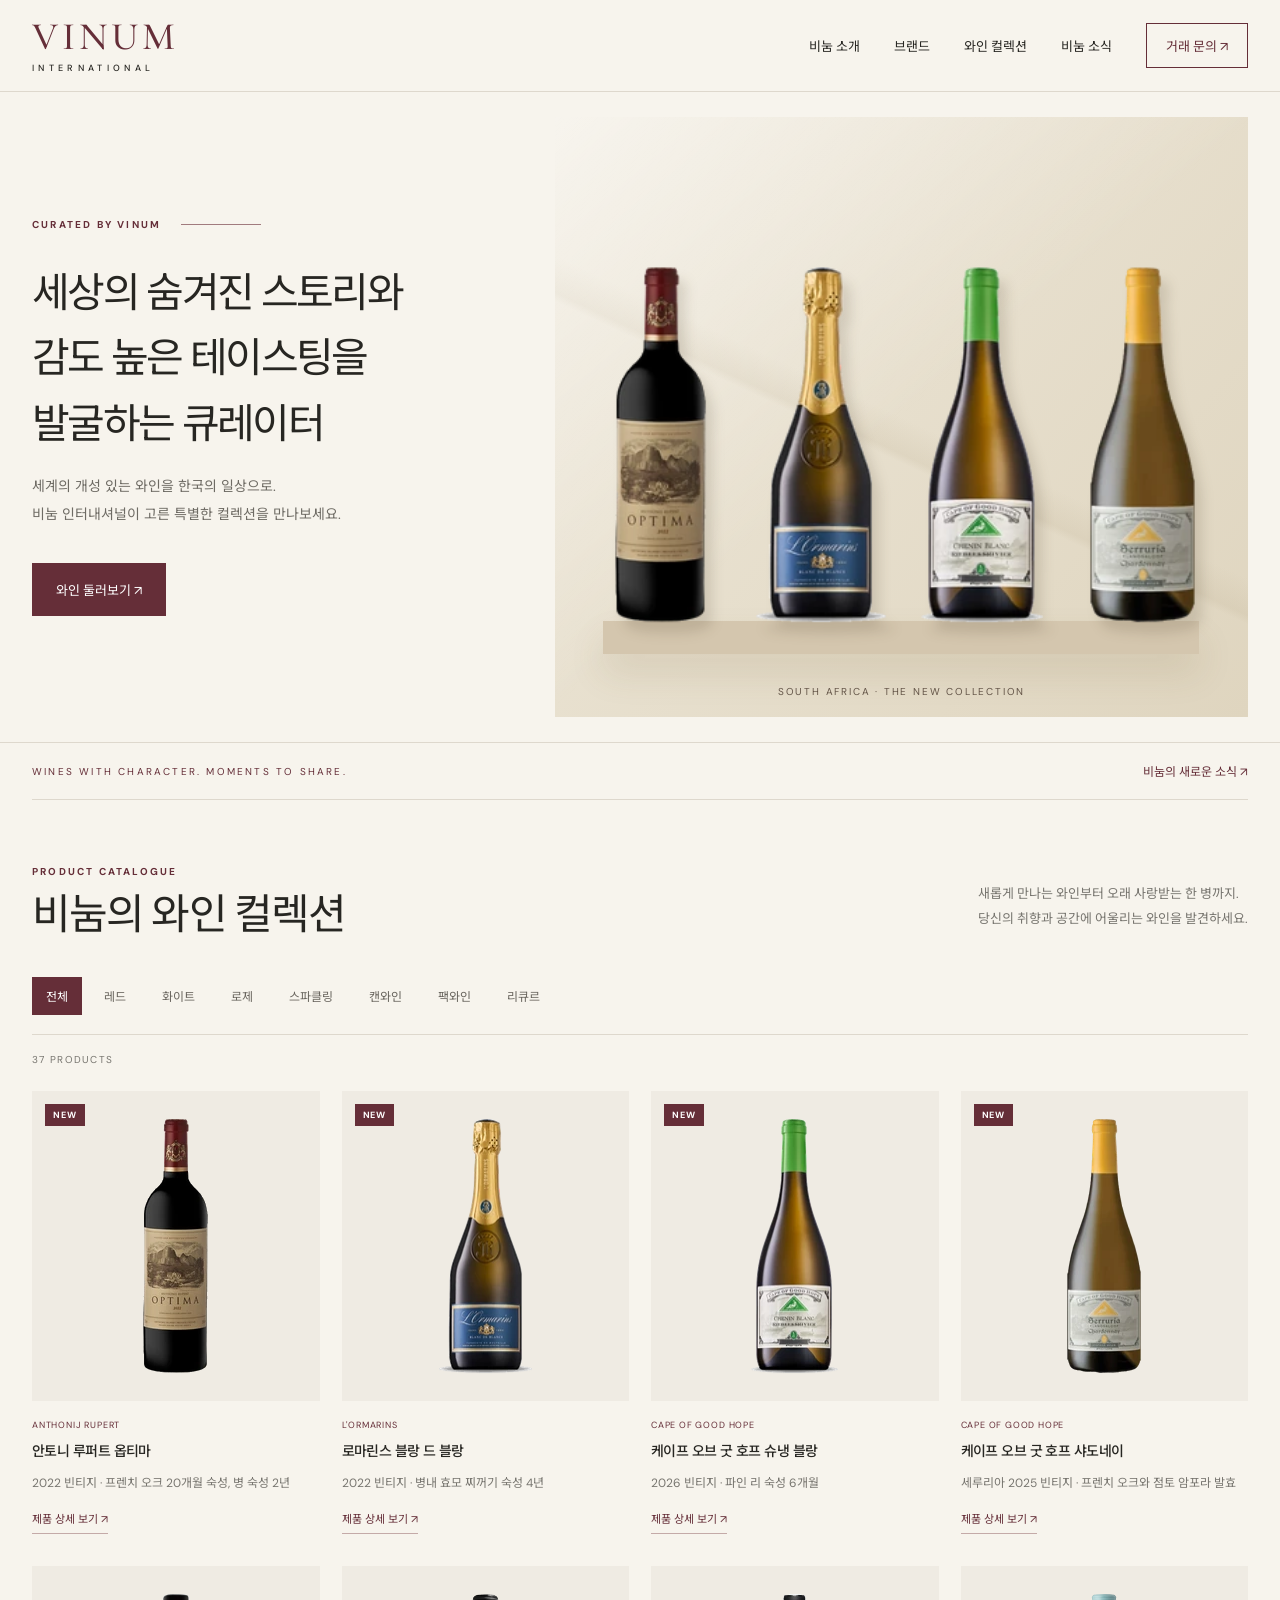
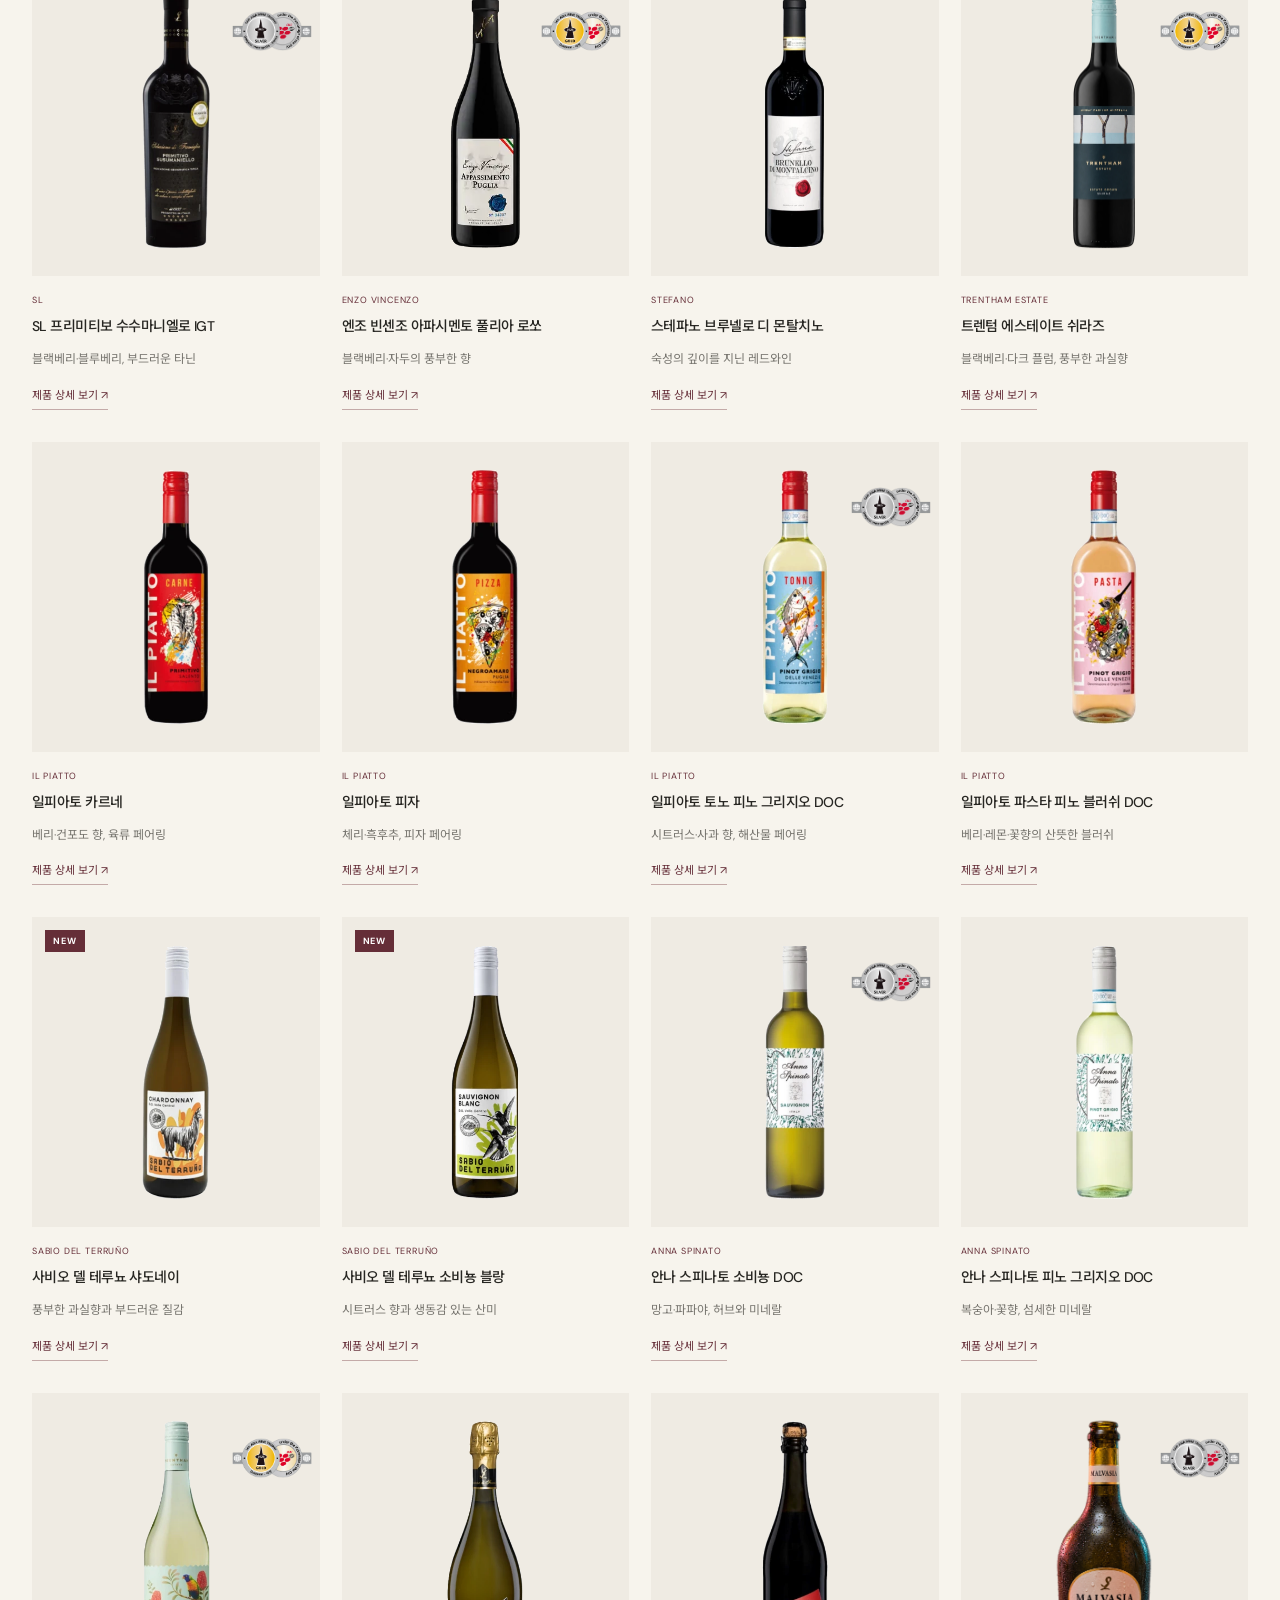
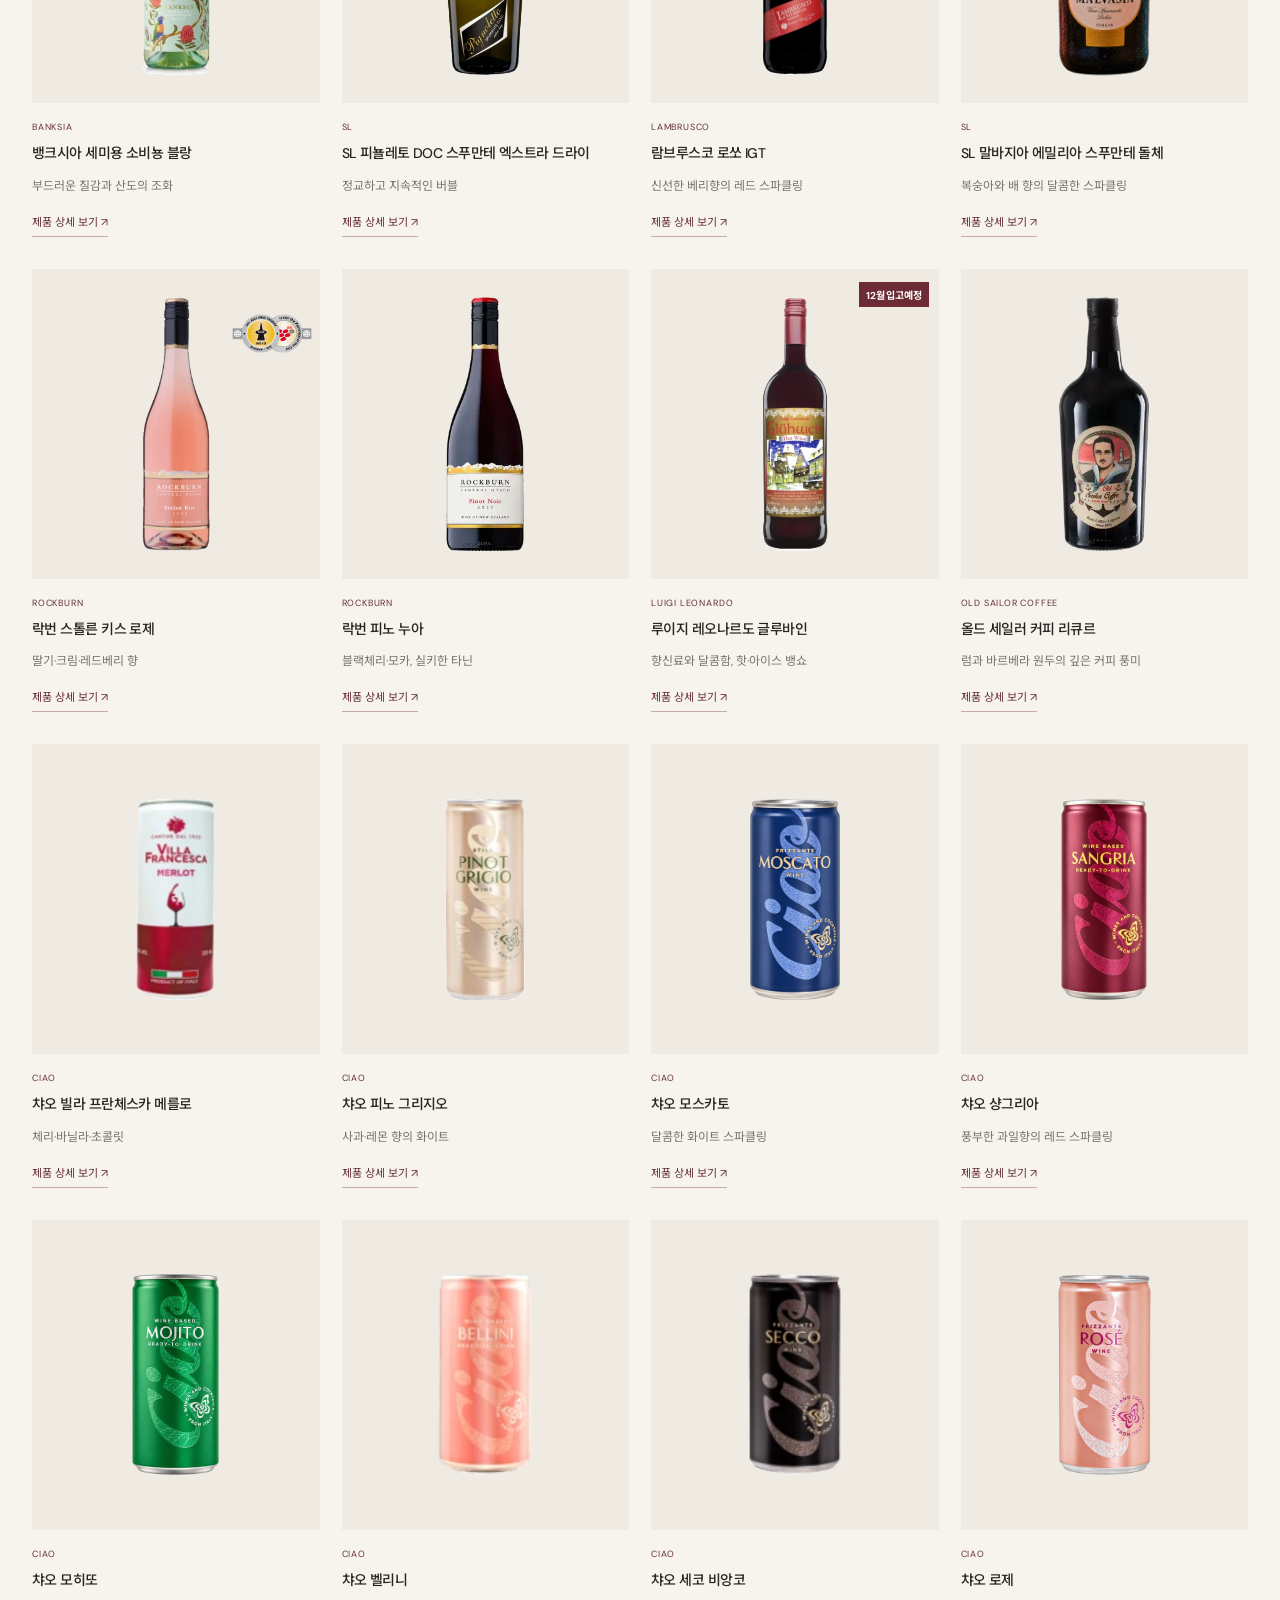
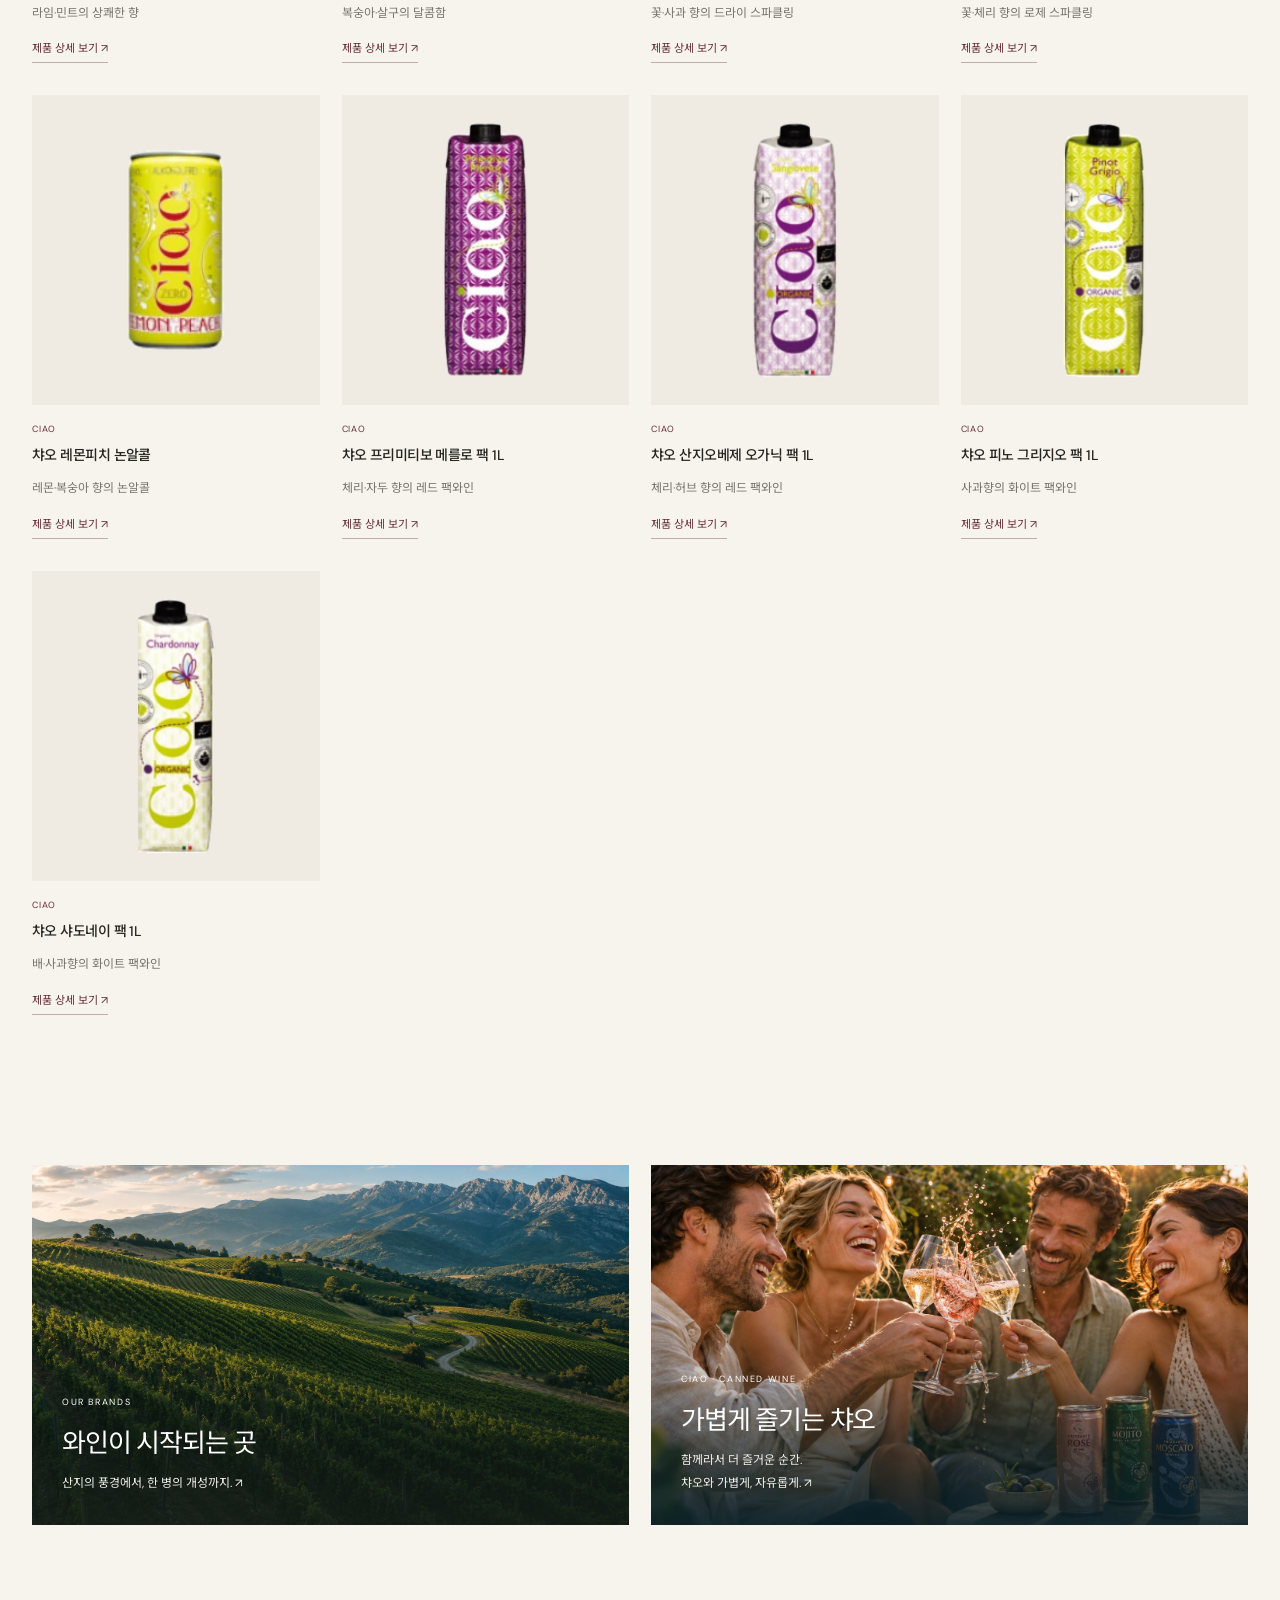
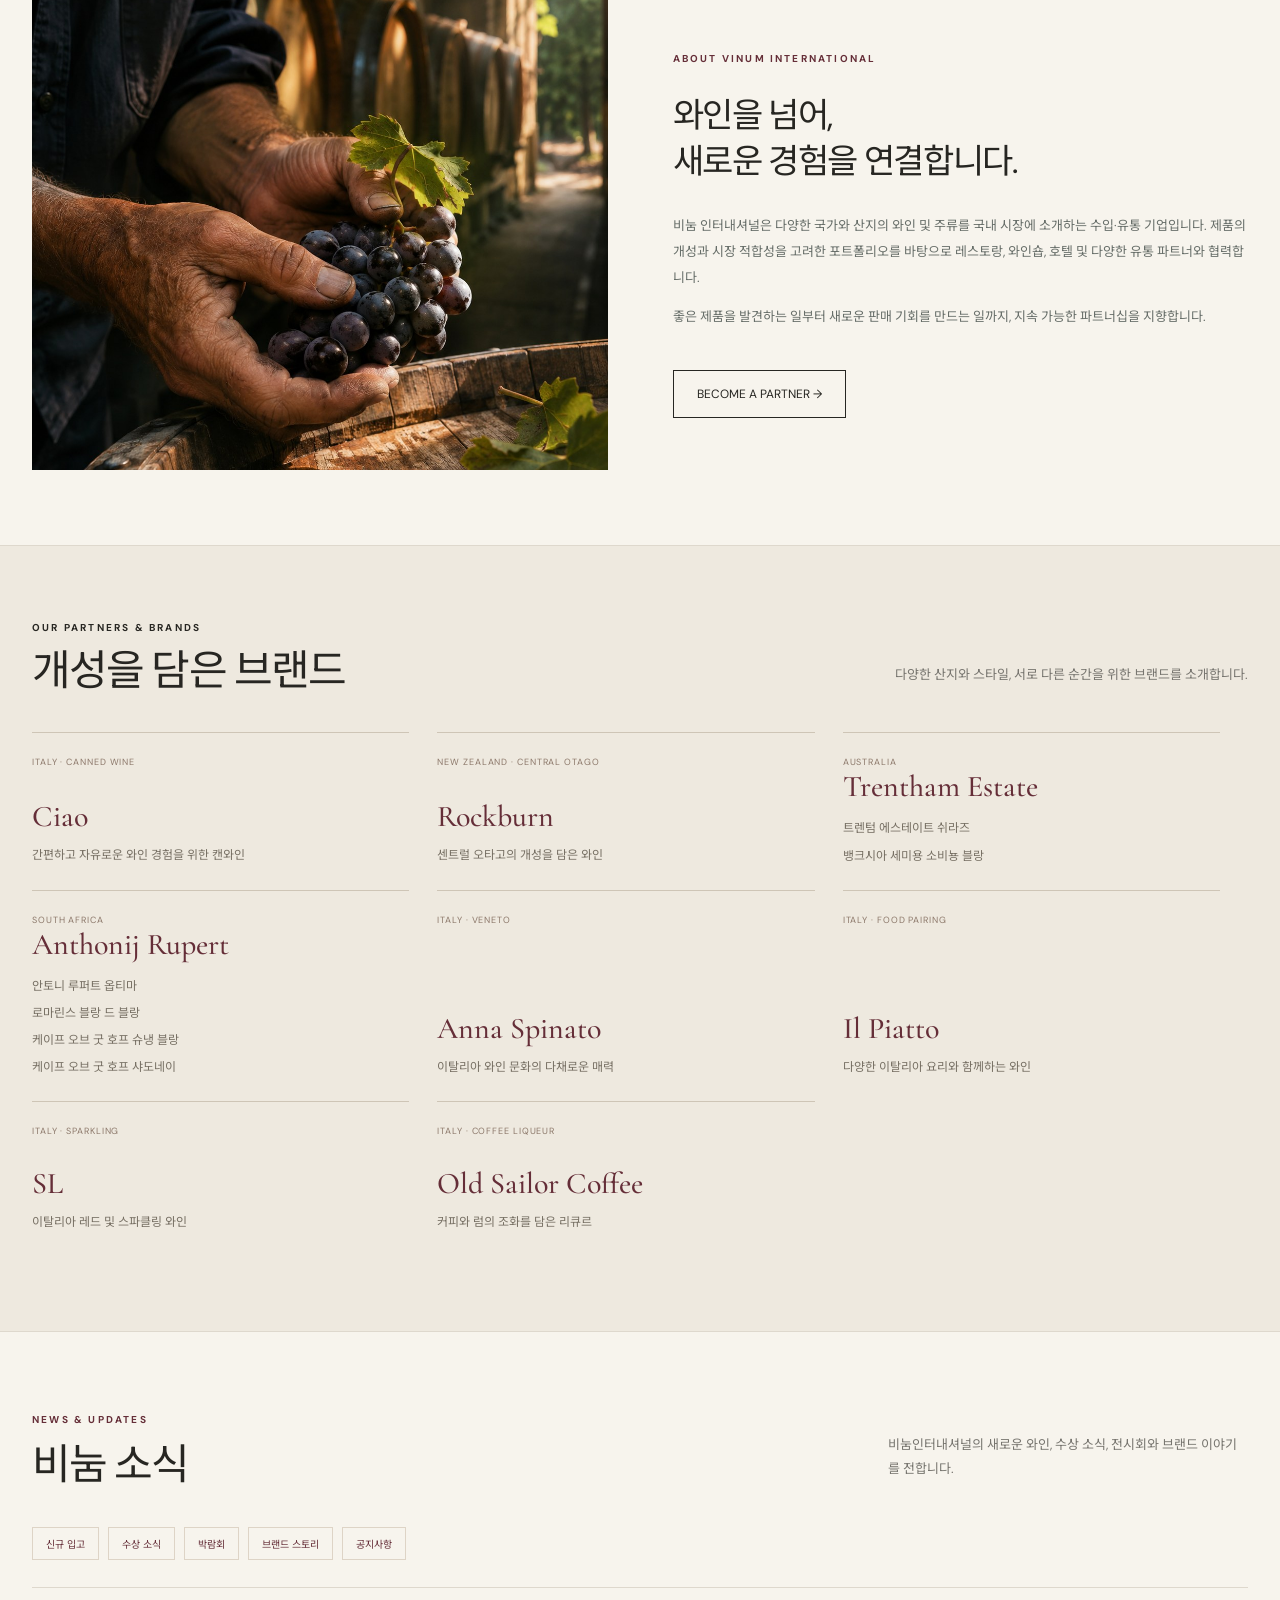
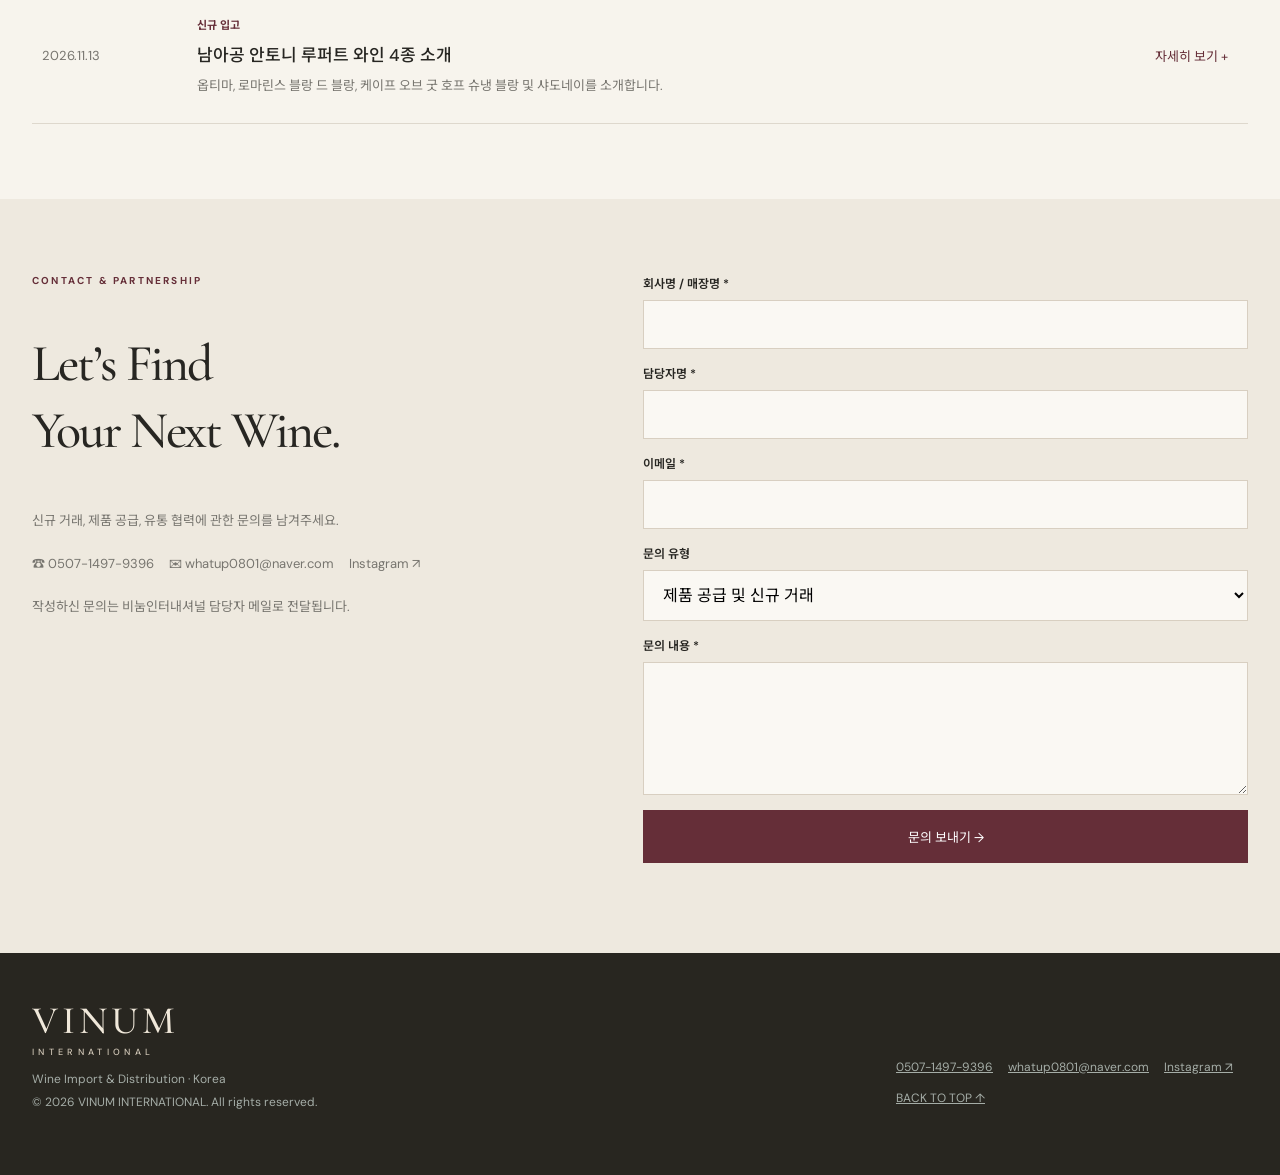
==== commit ce6e387c: "Remove discontinued Ciao Rosso from product catalog" ====
--- a/index.html
+++ b/index.html
@@ -52,8 +52,9 @@
 .ciao-party>img.ciao-scene{object-position:70% 42%}
 
 .brand-products{list-style:none;padding:0;margin:12px 0 0;color:#777064;font-size:12px;line-height:1.85}.brand-products li+li{margin-top:5px}@media(max-width:520px){.brand-products{font-size:11px;line-height:1.8}}
+.modalart .vivino-rating{display:block;width:100%;text-align:center;color:#c62828;font-size:19px;font-weight:800;letter-spacing:.01em;margin-top:8px;line-height:1.5}.modalart:has(.vivino-rating){display:flex;flex-direction:column;align-items:center;justify-content:center}.modalart:has(.vivino-rating) #detailImage{flex:0 1 auto;min-height:0;max-height:calc(100% - 40px)}
 </style></head><body><header><div class="container nav"><a href="#home" class="logo">VINUM<small>INTERNATIONAL</small></a><button class="hamb" aria-label="메뉴 열기" aria-expanded="false">☰</button><nav class="links" aria-label="주요 메뉴"><a href="#about">비눔 소개</a><a href="#brands">브랜드</a><a href="#products">와인 컬렉션</a><a href="#news">비눔 소식</a><a href="#contact" class="navbtn">거래 문의 ↗</a></nav></div></header><main><div id="home" class="hero"><div class="container hero-layout"><div class="hero-copy"><div class="eyebrow">CURATED BY VINUM</div><h1>세상의 숨겨진 스토리와<br>감도 높은 테이스팅을<br>발굴하는 큐레이터</h1><p>세계의 개성 있는 와인을 한국의 일상으로.<br>비눔 인터내셔널이 고른 특별한 컬렉션을 만나보세요.</p><a class="btn" href="#products">와인 둘러보기 ↗</a></div><div class="hero-scene" aria-label="남아프리카공화국 신규 와인 4종"><button class="hero-bottle" data-product="0" aria-label="안토니 루퍼트 옵티마 상세 보기"><img src="images/catalogue-cutouts/optima-2022.webp?v=20261113b" style="--hero-trim-scale:1.023622;--hero-trim-bottom:1.1538462%" alt="안토니 루퍼트 옵티마"></button><button class="hero-bottle" data-product="1" aria-label="로마린스 블랑 드 블랑 상세 보기"><img src="images/catalogue-cutouts/lormarins-blanc-de-blancs-2022.webp?v=20261113b" style="--hero-trim-scale:1.0235294;--hero-trim-bottom:1.1494253%" alt="로마린스 블랑 드 블랑"></button><button class="hero-bottle" data-product="2" aria-label="케이프 오브 굿 호프 슈냉 블랑 상세 보기"><img src="images/catalogue-cutouts/cape-chenin-blanc-2026.webp?v=20261113b" style="--hero-trim-scale:1.0235294;--hero-trim-bottom:1.1494253%" alt="케이프 오브 굿 호프 슈냉 블랑"></button><button class="hero-bottle" data-product="3" aria-label="케이프 오브 굿 호프 샤도네이 상세 보기"><img src="images/catalogue-cutouts/cape-chardonnay-2025.webp?v=20261113b" style="--hero-trim-scale:1.0237154;--hero-trim-bottom:1.1583012%" alt="케이프 오브 굿 호프 샤도네이"></button><div class="scene-caption">SOUTH AFRICA · THE NEW COLLECTION</div></div></div></div><div class="container collection-strip"><span>WINES WITH CHARACTER. MOMENTS TO SHARE.</span><a href="#news">비눔의 새로운 소식 ↗</a></div><section id="products"><div class="container"><div class="sectionhead"><div><div class="eyebrow tag">PRODUCT CATALOGUE</div><h2>비눔의 와인 컬렉션</h2></div><p>새롭게 만나는 와인부터 오래 사랑받는 한 병까지.<br>당신의 취향과 공간에 어울리는 와인을 발견하세요.</p></div><div class="filters" role="group" aria-label="제품 분류"><button class="filter active" data-filter="all">전체</button><button class="filter" data-filter="red">레드</button><button class="filter" data-filter="white">화이트</button><button class="filter" data-filter="rose">로제</button><button class="filter" data-filter="sparkling">스파클링</button><button class="filter" data-filter="can">캔와인</button><button class="filter" data-filter="pack">팩와인</button><button class="filter" data-filter="liqueur">리큐르</button></div><div class="count" id="count"></div><div id="productGrid" class="products"></div><p id="empty">해당 카테고리의 제품이 없습니다.</p></div></section><div id="stories" class="container editorial-intro" style="scroll-margin-top:100px"><a class="story-tile vineyard-feature" href="#brands"><img src="images/editorial/vineyard-story-v2.jpg" alt="산 능선과 곡선의 포도밭이 펼쳐진 풍경" loading="lazy"><div class="story-caption"><small>OUR BRANDS</small><h3>와인이 시작되는 곳</h3><p>산지의 풍경에서, 한 병의 개성까지. ↗</p></div></a><a class="story-tile ciao-feature ciao-party" href="#products" id="exploreCiao"><img class="ciao-scene" src="images/editorial/ciao-western-party-natural-v5.jpg" alt="서양 성인 친구들이 와인잔을 부딪치며 와인이 튀어 오르는 파티 장면과 챠오 캔" loading="lazy"><div class="story-caption"><small>CIAO · CANNED WINE</small><h3>가볍게 즐기는 챠오</h3><p>함께라서 더 즐거운 순간.<br>챠오와 가볍게, 자유롭게. ↗</p></div></a></div><section id="about"><div class="container about"><img src="images/editorial/winemaking-about-v2.jpg" alt="포도와 오크 배럴을 살펴보는 생산자의 손" loading="lazy"><div><div class="eyebrow tag">ABOUT VINUM INTERNATIONAL</div><h2>와인을 넘어,<br>새로운 경험을 연결합니다.</h2><p>비눔 인터내셔널은 다양한 국가와 산지의 와인 및 주류를 국내 시장에 소개하는 수입·유통 기업입니다. 제품의 개성과 시장 적합성을 고려한 포트폴리오를 바탕으로 레스토랑, 와인숍, 호텔 및 다양한 유통 파트너와 협력합니다.</p><p>좋은 제품을 발견하는 일부터 새로운 판매 기회를 만드는 일까지, 지속 가능한 파트너십을 지향합니다.</p><a class="btn" href="#contact">BECOME A PARTNER →</a></div></div></section><section id="brands" class="dark"><div class="container"><div class="sectionhead"><div><div class="eyebrow">OUR PARTNERS & BRANDS</div><h2>개성을 담은 브랜드</h2></div><p>다양한 산지와 스타일, 서로 다른 순간을 위한 브랜드를 소개합니다.</p></div><div class="brandgrid"><div class="brand"><span>ITALY · CANNED WINE</span><div><h3>Ciao</h3><p>간편하고 자유로운 와인 경험을 위한 캔와인</p></div></div><div class="brand"><span>NEW ZEALAND · CENTRAL OTAGO</span><div><h3>Rockburn</h3><p>센트럴 오타고의 개성을 담은 와인</p></div></div><div class="brand"><span>AUSTRALIA</span><div><h3>Trentham Estate</h3><ul class="brand-products"><li>트렌텀 에스테이트 쉬라즈</li><li>뱅크시아 세미용 소비뇽 블랑</li></ul></div></div><div class="brand"><span>SOUTH AFRICA</span><div><h3>Anthonij Rupert</h3><ul class="brand-products"><li>안토니 루퍼트 옵티마</li><li>로마린스 블랑 드 블랑</li><li>케이프 오브 굿 호프 슈냉 블랑</li><li>케이프 오브 굿 호프 샤도네이</li></ul></div></div><div class="brand"><span>ITALY · VENETO</span><div><h3>Anna Spinato</h3><p>이탈리아 와인 문화의 다채로운 매력</p></div></div><div class="brand"><span>ITALY · FOOD PAIRING</span><div><h3>Il Piatto</h3><p>다양한 이탈리아 요리와 함께하는 와인</p></div></div><div class="brand"><span>ITALY · SPARKLING</span><div><h3>SL</h3><p>이탈리아 레드 및 스파클링 와인</p></div></div><div class="brand"><span>ITALY · COFFEE LIQUEUR</span><div><h3>Old Sailor Coffee</h3><p>커피와 럼의 조화를 담은 리큐르</p></div></div></div></div></section><section id="news" class="vinum-news"><div class="container"><div class="sectionhead"><div><span class="eyebrow tag">NEWS & UPDATES</span><h2>비눔 소식</h2></div><p>비눔인터내셔널의 새로운 와인, 수상 소식, 전시회와 브랜드 이야기를 전합니다.</p></div><div class="news-categories"><span>신규 입고</span><span>수상 소식</span><span>박람회</span><span>브랜드 스토리</span><span>공지사항</span></div><div id="newsList" class="news-list" aria-live="polite"></div></div></section><section id="contact" style="background:#eee9df"><div class="container contact"><div><div class="eyebrow tag">CONTACT & PARTNERSHIP</div><h2>Let’s Find<br>Your Next Wine.</h2><p>신규 거래, 제품 공급, 유통 협력에 관한 문의를 남겨주세요.</p><p class="contactlinks"><a href="tel:050714979396">☎ 0507-1497-9396</a><a href="mailto:whatup0801@naver.com">✉ whatup0801@naver.com</a><a href="https://www.instagram.com/vinum_international/" target="_blank" rel="noopener noreferrer">Instagram ↗</a></p><p class="note">작성하신 문의는 비눔인터내셔널 담당자 메일로 전달됩니다.</p></div><form id="inquiryForm" action="https://formsubmit.co/whatup0801@naver.com" method="POST"><input type="hidden" name="_subject" value="[비눔 홈페이지 문의]"><input type="hidden" name="_template" value="table"><input type="text" name="_honey" tabindex="-1" autocomplete="off" aria-hidden="true" style="display:none"><div class="field"><label for="company">회사명 / 매장명 *</label><input id="company" name="company" required maxlength="100"></div><div class="field"><label for="person">담당자명 *</label><input id="person" name="person" required maxlength="60"></div><div class="field"><label for="email">이메일 *</label><input id="email" name="email" type="email" required></div><div class="field"><label for="type">문의 유형</label><select id="type" name="type"><option>제품 공급 및 신규 거래</option><option>브랜드 및 수입 제안</option><option>기타 문의</option></select></div><div class="field"><label for="message">문의 내용 *</label><textarea id="message" name="message" rows="5" required maxlength="3000"></textarea></div><button class="submit" type="submit">문의 보내기 →</button><div id="formStatus" class="note" aria-live="polite"></div></form></div></section></main><footer><div class="container foot"><div><div class="logo">VINUM<small>INTERNATIONAL</small></div><p>Wine Import & Distribution · Korea<br>© <span id="year"></span> VINUM INTERNATIONAL. All rights reserved.</p></div><p class="contactlinks"><a href="tel:050714979396">0507-1497-9396</a><a href="mailto:whatup0801@naver.com">whatup0801@naver.com</a><a href="https://www.instagram.com/vinum_international/" target="_blank" rel="noopener noreferrer">Instagram ↗</a><br><a href="#home">BACK TO TOP ↑</a></p></div></footer><dialog id="productDialog" aria-label="제품 상세 정보"><div class="modalinner"><div class="modalart"><img id="detailImage" alt=""></div><div class="modaltext"><button class="close" id="closeDialog" aria-label="닫기">×</button><small id="detailBrand" class="tag"></small><h3 id="detailName"></h3><p id="detailDesc"></p><dl><dt>품종</dt><dd id="detailGrape"></dd><dt>산지</dt><dd id="detailRegion"></dd><dt>도수</dt><dd id="detailAbv"></dd></dl><a class="btn" href="#contact" id="detailContact" style="color:#652e38">제품 문의 →</a></div></div></dialog><dialog id="productSheetDialog" aria-label="와인 상세 소개서"><div class="sheettoolbar"><a id="productSheetOriginal" target="_blank" rel="noopener noreferrer">원본 크게 보기 ↗</a><button type="button" id="closeProductSheet" aria-label="상세 소개서 닫기">×</button></div><img id="productSheetImage" alt=""></dialog><script>
-const products=[{"name":"안토니 루퍼트 옵티마","category":"red","brand":"Anthonij Rupert","grape":"카베르네 소비뇽 37%, 메를로 32%, 카베르네 프랑 30%, 프티 베르도 1%","region":"프란슈후크·달링, 남아프리카공화국","abv":"14.5%","image":"images/optima-2022.webp","desc":"2022 빈티지 · 프렌치 오크 20개월 숙성, 병 숙성 2년","sections":[["기본 정보","빈티지: 2022년. 평균기온: 17.7°C. 강수량: 687.5mm. 수확: 2022년 2월 15일~3월 22일. 포도 산지: 프란슈후크와 달링. 토양: 풍화된 화강암. 수확량: 헥타르당 9.2톤. 품종: 카베르네 소비뇽 37%, 메를로 32%, 카베르네 프랑 30%, 프티 베르도 1%."],["빈티지 특징","겨울에는 충분한 저온 기간과 평년 이상의 강수량으로 지하수가 보충되어 포도밭에 좋은 생육 조건이 조성되었습니다. 봄까지 서늘한 날씨가 이어져 발아가 고르게 진행되고 초기 생장이 균형을 이루었습니다. 생육기에는 이례적인 폭염이 적고 기온이 온화하여 포도가 천천히 익고 나무에 달려 있는 기간이 길어졌습니다. 이에 따라 복합적인 풍미가 형성되고 천연 산도가 유지되었습니다. 건조하고 안정적인 기후로 병해 압력이 낮아 수관도 건강하게 유지되었습니다. 보르도 품종들은 긴 숙성 기간을 통해 완전한 페놀 성숙도, 짙은 색상, 섬세한 타닌 구조를 갖추었습니다. 2022년 프란슈후크와 달링에서는 선명한 표현력, 균형감, 우수한 숙성 잠재력을 지닌 고품질 와인이 생산되었습니다."],["양조 및 숙성","옵티마용으로 특별히 선정한 포도밭에서 손으로 수확한 포도를 작은 상자에 담아 냉장 트럭으로 양조장에 운송합니다. 광학 선별기를 이용해 온전한 포도알을 두 차례 선별하여 최상의 포도만 사용합니다. 대형 니코 벨로 콘크리트 탱크와 스테인리스 스틸 탱크에서 발효하며, 발효 후 최대 5일간 포도 껍질과 추가 침용하여 깊이와 복합미, 진한 색상과 탄탄한 타닌을 얻습니다. 각 구성 와인은 225L 프렌치 오크 바리크에서 개별적으로 20개월 숙성하며, 이 중 새 오크통 비율은 30%입니다. 이후 블렌딩하고 병입하며, 완벽한 조화와 균형을 위해 출시 전 병에서 2년간 추가 숙성합니다."],["테이스팅 노트","과일 케이크, 검은 베리류, 따뜻한 향신료의 부드러운 향에 은은한 꽃향과 갓 부순 후추의 뉘앙스가 복합미를 더합니다. 입안에서는 유연하고 질감이 풍부하며 진한 베리 과실과 과일 케이크의 향신료 풍미가 층을 이룹니다. 생동감 있는 스파이스가 신선함과 활력을 주고 벨벳 같은 질감이 깊이와 풍성함을 더합니다. 잘 통합된 오크는 과실을 압도하지 않고 조화롭게 뒷받침합니다. 향신료와 검은 과실의 여운이 오래 이어지는 균형 잡힌 피니시를 보입니다. 지금 마셔도 좋고 추가 숙성을 통해 더욱 복합적인 풍미를 즐길 수도 있습니다."],["분석 수치","알코올 14.5% · 총산도 5.7g/L · 잔당 2.3g/L · pH 3.52"]]},{"name":"로마린스 블랑 드 블랑","category":"sparkling","brand":"L'Ormarins","grape":"샤도네이 100%","region":"웨스턴 케이프(알티마 87%, 루더러스트 13%), 남아프리카공화국","abv":"12.5%","image":"images/lormarins-blanc-de-blancs-2022.webp","desc":"2022 빈티지 · 병내 효모 찌꺼기 숙성 4년","sections":[["기본 정보","빈티지: 2022년. 양조장: 프란슈후크의 안토니 루퍼트 스파클링 와인 셀러. 평균기온: 15.6°C. 강수량: 967.3mm. 수확: 2022년 2월 23일~28일. 포도 산지: 웨스턴 케이프의 알티마 87%, 루더러스트 13%. 토양: 풍화된 사암과 화강암. 수확량: 헥타르당 6.5톤. 품종: 샤도네이 100%."],["빈티지 특징","춥고 비가 많은 겨울로 포도나무는 충분히 휴면하고 생육기에 필요한 수분을 확보했습니다. 봄에도 서늘하고 습한 날씨가 이어져 발아, 개화, 착과가 늦어졌지만 모든 과정은 고르게 진행되었습니다. 병해 위험을 관리하기 위한 수관 관리가 중요했고 포도밭 팀은 이를 성공적으로 수행했습니다. 초여름의 낮은 기온으로 숙기가 더 늦어져 늦은 수확에 적합한 포도밭 상태가 유지되었습니다. 1월 초부터 3월까지 이어진 따뜻한 날씨 덕분에 포도는 풍미를 충분히 발달시키면서 서서히 익었고, 와인은 밝고 신선한 산도를 유지했습니다. 우아하게 숙성할 잠재력을 갖춘 뛰어난 빈티지입니다."],["양조 및 숙성","샤도네이 포도는 신선함을 최대로 유지하기 위해 이른 아침 손으로 수확하고 송이째 압착합니다. 품질을 위해 자연 유출즙과 압착즙을 세심하게 분리합니다. 주스를 침전시킨 후 효모를 접종해 발효하며, 블랑 드 블랑 베이스 와인의 약 3%는 오크통에서 발효하고 12주간 숙성한 후 블렌딩합니다. 산뜻한 산도를 유지하기 위해 젖산 발효는 진행하지 않습니다. 베이스 와인을 블렌딩·안정화·여과한 뒤 병입해 13~15°C에서 약 6~8주간 2차 발효합니다. 이후 병에서 효모 찌꺼기와 함께 4년간 숙성하여 깊이와 복합미를 더합니다. 데고르주망 후에는 출시 전 3개월간 추가 안정화합니다."],["테이스팅 노트","표면으로 끊임없이 올라오는 진주 목걸이 같은 기포가 첫인상을 사로잡습니다. 선명한 청사과와 라임, 타르트 타탱과 꿀의 향이 느껴지고 바닷바람과 분필 같은 석회질의 미묘한 뉘앙스도 있습니다. 짜릿하게 신선하고 긴장감 있는 산도가 생동감을 줍니다. 아삭한 그래니 스미스 사과, 라임, 자몽 껍질의 풍미가 나타난 뒤 풍부하게 구운 타르트 타탱의 맛으로 이어집니다. 활기찬 시트러스 기포와 오래 남는 크리미한 캐러멜, 브리오슈, 페이스트리의 풍성함이 매력적인 대비를 이룹니다. 균형감 있고 즐거우며 넓고 긴 피니시까지 흥미롭게 이어집니다."],["분석 수치","알코올 12.5% · pH 3.01 · 잔당 6.8g/L · 총산도 8.8g/L"]]},{"name":"케이프 오브 굿 호프 슈냉 블랑","category":"white","brand":"Cape of Good Hope","grape":"슈냉 블랑 100%","region":"리비크스리비어, 남아프리카공화국","abv":"13%","image":"images/cape-chenin-blanc-2026.webp","desc":"2026 빈티지 · 파인 리 숙성 6개월","sections":[["기본 정보","빈티지: 2026년. 평균기온: 17.8°C. 강수량: 409.5mm. 수확: 2026년 1월 28일~2월 10일. 포도 산지: 리비크스리비어. 토양: 점토질 하층토를 가진 풍화된 셰일. 수확량: 헥타르당 9톤. 품종: 슈냉 블랑 100%."],["포도밭","포도밭은 스와트랜드와 상징적인 테이블 마운틴이 내려다보이는 카스틸베르흐 산비탈에 있습니다. 론 지역과 유사한 셰일 토양을 비롯한 독특한 테루아가 포도에 강하게 드러나 뛰어난 개성의 와인을 만듭니다. 1988년과 2013년에 식재된 두 곳의 부시 바인 포도밭은 해발 350~400m의 남향 경사면에 있으며, 강렬한 풍미와 선명한 산도, 긴 여운이 균형을 이룬 포도를 생산합니다."],["빈티지 특징","2026년은 기록상 가장 이른 수확 중 하나로, 예상보다 수확량이 많으면서 품질 잠재력도 매우 좋거나 뛰어났습니다. 유리한 날씨와 건강한 포도나무 덕분에 착과가 좋았고 생육기 내내 균형 있게 익었습니다. 일부 구획에서는 포도알 크기가 평균보다 조금 작아 최종 와인의 풍미 농축도가 높아졌습니다. 최적의 성숙도에 수확한 포도는 이전 빈티지보다 산도가 약간 낮았지만 놀라운 풍미 깊이가 이를 보완했습니다. 2026년은 리비크스리비어 슈냉 블랑에 매우 이르고 보람 있는 수확기로 기억될 것입니다."],["양조 및 숙성","포도를 손으로 수확하고 냉장 보관한 뒤 다음 날 송이째 압착하고 제경합니다. 하룻밤 침전 후 자연 유출즙의 65%는 스테인리스 스틸 탱크, 32%는 500L 프렌치 오크 펀천, 3%는 시멘트 에그로 옮겨 자연 발효합니다. 새 오크 비율은 전체 부피의 5%입니다. 파인 리와 함께 6개월 숙성했으며, 15%는 젖산 발효를 완료한 뒤 블렌딩하고 병입했습니다."],["테이스팅 노트","은은한 꽃향과 카모마일 향이 핵과류 향에 깊이를 더하며, 미묘한 초록 잎사귀 뉘앙스도 느껴집니다. 입안에서는 자신감 있고 구조감이 뚜렷하며, 잘 익은 크리미한 풍미와 함께 신선하고 밝고 생기 있는 인상을 줍니다. 넥타린과 말린 살구가 풍부하고 더 익은 망고의 열대과일 뉘앙스가 풍미를 넓힙니다. 둥글고 크리미한 질감에는 효모 찌꺼기 숙성에서 비롯된 개성이 나타나 지속성과 흥미를 더합니다. 균형 잡히고 우아하며 마지막까지 즙이 풍부한 산뜻한 감각이 이어지고 추가 숙성의 보람도 기대할 수 있습니다."],["분석 수치","알코올 13% · 총산도 5.2g/L · pH 3.23 · 잔당 3.3g/L"]]},{"name":"케이프 오브 굿 호프 샤도네이","category":"white","brand":"Cape of Good Hope","grape":"샤도네이 100%","region":"엘란츠클루프, 남아프리카공화국","abv":"13.5%","image":"images/cape-chardonnay-2025.webp","desc":"세루리아 2025 빈티지 · 프렌치 오크와 점토 암포라 발효","sections":[["기본 정보","빈티지: 2025년. 평균기온: 15.9°C. 강수량: 1,400mm. 수확: 2025년 2월 24일~3월 3일. 포도 산지: 엘란츠클루프. 토양: 풍화된 사암. 수확량: 헥타르당 13톤. 품종: 샤도네이 100%."],["포도밭","알티마 에스테이트는 빌리어스도르프 북쪽의 폭 5km에 달하는 고립된 계곡인 엘란츠클루프에 위치합니다. 계곡 바닥에서 약 1km 솟은 산맥에 둘러싸여 가파른 지형과 산 그림자로 직사광선이 적고, 해발 600~800m의 고도가 더해져 뚜렷하게 서늘한 대륙성 기후를 보입니다. 높은 산에는 테이블 마운틴 사암층에 속하는 석영 사암이 나타나며, 농장 전반에는 말름스버리 지층의 양호한 풍화 셰일 토양이 분포합니다. 이 독특한 산지는 천연 산도가 높고 pH가 낮은 포도를 생산해 와인의 숙성 잠재력에 기여합니다. 긴 성숙 기간과 1~2월 폭염이 없는 환경 덕분에 구조감과 뚜렷한 향을 지닌 뛰어난 포도가 생산되며, 일반적으로 웨스턴 케이프의 다른 산지보다 수확이 늦습니다."],["빈티지 특징","엘란츠클루프의 2025년은 최근 몇 년 중 최고 수준에 드는 뛰어난 빈티지입니다. 습한 겨울에 토양 수분이 보충되었고 안정적인 봄 날씨로 발아가 고르고 포도나무가 건강하게 자랐습니다. 여름에는 낮 기온이 비교적 온화하고 밤이 서늘하여 천천히 고르게 익었습니다. 병해 압력과 포도나무 스트레스가 낮아 포도를 더 오래 달아두고 최적의 생리적 성숙도에서 수확할 수 있었습니다. 그 결과 당도와 산도의 균형이 뛰어나고 풍미 발달도 인상적인 포도가 생산되었습니다. 완성된 와인은 활기찬 아로마, 순수한 과실미, 자연적으로 높은 산도를 보여 주며 고지대 엘란츠클루프 테루아 특유의 신선함과 정교함을 반영합니다."],["양조 및 숙성","다섯 포도밭에서 최적의 성숙도에 손으로 수확해 작은 상자에 담고 냉장 트럭으로 운송했습니다. 포도는 송이째 압착하고 효소를 사용하지 않은 채 하룻밤 침전시킨 뒤 주스를 300L 프렌치 오크통 90%, 점토 암포라 10%에 옮겨 토착 효모로 발효했습니다. 새 프렌치 오크의 비율은 전체 블렌드의 21%이며, 전체 부피의 20%가 젖산 발효를 완료했습니다. 거친 효모 찌꺼기와 함께 10개월 숙성한 후 블렌딩하고 병입했습니다."],["테이스팅 노트","엘더플라워와 오렌지 블로섬의 꽃향이 먼저 느껴지고 이어 코코넛 비스킷의 은은한 뉘앙스가 드러납니다. 젊은 와인 특유의 생동감 있고 선명하게 아삭한 입맛을 선사합니다. 팽팽하고 집중도 높으며 활력이 넘치고, 톡 쏘는 시트러스와 레몬 페퍼 풍미가 나타납니다. 활기찬 산뜻함 속에서도 탄탄한 바디와 골격을 갖추고, 절제된 효모 찌꺼기 숙성의 특성이 폭과 질감을 더합니다. 상쾌하고 밝으며 개성이 뚜렷해 지금 마셔도 좋고 기다림에 대한 보상도 기대할 수 있습니다."],["분석 수치","알코올 13.5% · pH 3.26 · 총산도 6.2g/L · 잔당 2.9g/L"]]}].concat([{"name": "SL 프리미티보 수수마니엘로 IGT", "category": "red", "brand": "SL", "grape": "Primitivo · Susumaniello", "region": "Puglia, Italy", "abv": "14.5%", "desc": "블랙베리·블루베리, 부드러운 타닌", "image": "images/product-01.webp", "detailImage": "프리미티보 수수마니엘로 와인 가이드.png", "awardImage": "images/asia-wine-trophy-2026-silver.webp", "awardLabel": "2026 아시아 와인 트로피 SILVER 수상"}, {"name": "엔조 빈센조 아파시멘토 풀리아 로쏘", "category": "red", "brand": "Enzo Vincenzo", "grape": "Primitivo · Merlot · Negroamaro", "region": "Puglia, Italy", "abv": "15%", "desc": "블랙베리·자두의 풍부한 향", "image": "images/product-02.webp", "detailImage": "풀리아 아파시멘토 와인 안내서.png", "awardImage": "images/asia-wine-trophy-2026-gold.webp", "awardLabel": "2026 아시아 와인 트로피 GOLD 수상"}, {"name": "스테파노 브루넬로 디 몬탈치노", "category": "red", "brand": "Stefano", "grape": "Sangiovese", "region": "Toscana, Italy", "abv": "14.5%", "desc": "숙성의 깊이를 지닌 레드와인", "image": "images/product-05.webp"}, {"name": "트렌텀 에스테이트 쉬라즈", "category": "red", "brand": "Trentham Estate", "grape": "Shiraz", "region": "Murray, Australia", "abv": "14%", "desc": "블랙베리·다크 플럼, 풍부한 과실향", "image": "images/trentham-shiraz-cutout.webp", "detailImage": "트렌덤 에스테이트 쉬라즈 2022 소개.png", "awardImage": "images/asia-wine-trophy-2026-gold.webp"}, {"name": "일피아토 카르네", "category": "red", "brand": "Il Piatto", "grape": "Primitivo", "region": "Puglia, Italy", "abv": "13%", "desc": "베리·건포도 향, 육류 페어링", "image": "images/product-03.webp"}, {"name": "일피아토 피자", "category": "red", "brand": "Il Piatto", "grape": "Negroamaro", "region": "Puglia, Italy", "abv": "13%", "desc": "체리·흑후추, 피자 페어링", "image": "images/product-04.webp"}, {"name": "일피아토 토노 피노 그리지오 DOC", "category": "white", "brand": "Il Piatto", "grape": "Pinot Grigio", "region": "Veneto · Friuli, Italy", "abv": "12%", "desc": "시트러스·사과 향, 해산물 페어링", "image": "images/product-09.webp", "awardImage": "images/asia-wine-trophy-2026-silver.webp", "awardLabel": "2026 아시아 와인 트로피 SILVER 수상"}, {"name": "일피아토 파스타 피노 블러쉬 DOC", "category": "rose", "brand": "Il Piatto", "grape": "Pinot Grigio", "region": "Veneto · Friuli, Italy", "abv": "12%", "desc": "베리·레몬·꽃향의 산뜻한 블러쉬", "image": "images/product-10.webp"}, {"name": "사비오 델 테루뇨 샤도네이", "category": "white", "brand": "Sabio del Terruño", "grape": "Chardonnay", "region": "Central Valley, Chile", "abv": "12.5%", "desc": "풍부한 과실향과 부드러운 질감", "image": "images/product-07.webp", "detailImage": "images/sabio-chardonnay-detail.png"}, {"name": "사비오 델 테루뇨 소비뇽 블랑", "category": "white", "brand": "Sabio del Terruño", "grape": "Sauvignon Blanc", "region": "Central Valley, Chile", "abv": "14.5%", "desc": "시트러스 향과 생동감 있는 산미", "image": "images/product-08.webp", "detailImage": "images/sabio-sauvignon-blanc-detail.png"}, {"name": "안나 스피나토 소비뇽 DOC", "category": "white", "brand": "Anna Spinato", "grape": "Sauvignon", "region": "Friuli-Venezia Giulia, Italy", "abv": "12.5%", "desc": "망고·파파야, 허브와 미네랄", "image": "images/product-11.webp", "awardImage": "images/asia-wine-trophy-2026-silver.webp", "awardLabel": "2026 아시아 와인 트로피 SILVER 수상"}, {"name": "안나 스피나토 피노 그리지오 DOC", "category": "white", "brand": "Anna Spinato", "grape": "Pinot Grigio", "region": "Veneto, Italy", "abv": "12.5%", "desc": "복숭아·꽃향, 섬세한 미네랄", "image": "images/product-12.webp"}, {"name": "뱅크시아 세미용 소비뇽 블랑", "category": "white", "brand": "Banksia", "grape": "Semillon · Sauvignon Blanc", "region": "Murray, Australia", "abv": "12.5%", "desc": "부드러운 질감과 산도의 조화", "image": "images/product-19.webp", "detailImage": "뱅크시아 고해상도 안내서.png.png", "awardImage": "images/asia-wine-trophy-2026-gold.webp", "awardLabel": "2026 아시아 와인 트로피 GOLD 수상"}, {"name": "SL 피뇰레토 DOC 스푸만테 엑스트라 드라이", "category": "sparkling", "brand": "SL", "grape": "Grechetto", "region": "Emilia-Romagna, Italy", "abv": "11.5%", "desc": "정교하고 지속적인 버블", "image": "images/product-13.webp", "detailImage": "피뇰레토 스푸만테 한국어 브로슈어.png"}, {"name": "람브루스코 로쏘 IGT", "category": "sparkling", "brand": "Lambrusco", "grape": "Lambrusco", "region": "Emilia-Romagna, Italy", "abv": "7.5%", "desc": "신선한 베리향의 레드 스파클링", "image": "images/product-14.webp", "detailImage": "람브루스코 로쏘 와인 정보 시트.png"}, {"name": "SL 말바지아 에밀리아 스푸만테 돌체", "category": "sparkling", "brand": "SL", "grape": "Malvasia", "region": "Emilia-Romagna, Italy", "abv": "7.5%", "desc": "복숭아와 배 향의 달콤한 스파클링", "image": "images/product-15.webp", "detailImage": "말바지아 루비코네 스푸만테 안내 포스터.png", "awardImage": "images/asia-wine-trophy-2026-silver.webp", "awardLabel": "2026 아시아 와인 트로피 SILVER 수상"}, {"name": "락번 스톨른 키스 로제", "category": "rose", "brand": "Rockburn", "grape": "Pinot Noir", "region": "Central Otago, New Zealand", "abv": "14%", "desc": "딸기·크림·레드베리 향", "image": "images/product-16.webp", "detailImage": "락번 스톨른 키스 2026 와인 안내서.png", "awardImage": "images/asia-wine-trophy-2026-gold.webp", "awardLabel": "2026 아시아 와인 트로피 GOLD 수상"}, {"name": "락번 피노 누아", "category": "red", "brand": "Rockburn", "grape": "Pinot Noir", "region": "Central Otago, New Zealand", "abv": "13.5%", "desc": "블랙체리·모카, 실키한 타닌", "image": "images/product-17.webp"}, {"name": "루이지 레오나르도 글루바인", "category": "red", "brand": "Luigi Leonardo", "grape": "Red blend", "region": "Italy", "abv": "8%", "desc": "향신료와 달콤함, 핫·아이스 뱅쇼", "image": "images/product-06.webp", "detailImage": "스가르지 루이지 글루바인 제품 시트.png"}, {"name": "올드 세일러 커피 리큐르", "category": "liqueur", "brand": "Old Sailor Coffee", "grape": "Coffee liqueur", "region": "Italy", "abv": "27%", "desc": "럼과 바르베라 원두의 깊은 커피 풍미", "image": "images/product-20.webp"}, {"name": "챠오 빌라 프란체스카 메를로", "category": "can", "brand": "Ciao", "grape": "Merlot", "region": "Italy", "abv": "15%", "desc": "체리·바닐라·초콜릿", "image": "images/product-21.webp"}, {"name": "챠오 로쏘", "category": "can", "brand": "Ciao", "grape": "Sangiovese · Merlot", "region": "Italy", "abv": "13%", "desc": "체리와 허브의 가벼운 레드", "image": "images/product-22.webp"}, {"name": "챠오 피노 그리지오", "category": "can", "brand": "Ciao", "grape": "Pinot Grigio", "region": "Italy", "abv": "12%", "desc": "사과·레몬 향의 화이트", "image": "images/product-23.webp"}, {"name": "챠오 모스카토", "category": "can", "brand": "Ciao", "grape": "Moscato", "region": "Italy", "abv": "8%", "desc": "달콤한 화이트 스파클링", "image": "images/ciao-moscato-cutout.webp"}, {"name": "챠오 샹그리아", "category": "can", "brand": "Ciao", "grape": "Sangiovese", "region": "Italy", "abv": "6.9%", "desc": "풍부한 과일향의 레드 스파클링", "image": "images/ciao-sangria-cutout.webp"}, {"name": "챠오 모히또", "category": "can", "brand": "Ciao", "grape": "White blend", "region": "Italy", "abv": "6.9%", "desc": "라임·민트의 상쾌한 향", "image": "images/ciao-mojito-cutout.webp"}, {"name": "챠오 벨리니", "category": "can", "brand": "Ciao", "grape": "White blend", "region": "Italy", "abv": "5.5%", "desc": "복숭아·살구의 달콤함", "image": "images/product-27.webp"}, {"name": "챠오 세코 비앙코", "category": "can", "brand": "Ciao", "grape": "Glera", "region": "Italy", "abv": "10.5%", "desc": "꽃·사과 향의 드라이 스파클링", "image": "images/product-28.webp"}, {"name": "챠오 로제", "category": "can", "brand": "Ciao", "grape": "Raboso", "region": "Italy", "abv": "10.5%", "desc": "꽃·체리 향의 로제 스파클링", "image": "images/ciao-rose-cutout.webp"}, {"name": "챠오 레몬피치 논알콜", "category": "can", "brand": "Ciao", "grape": "Sangiovese", "region": "Italy", "abv": "0.1% 미만", "desc": "레몬·복숭아 향의 논알콜", "image": "images/product-30.webp"}, {"name": "챠오 프리미티보 메를로 팩 1L", "category": "pack", "brand": "Ciao", "grape": "Primitivo · Merlot", "region": "Italy", "abv": "13.5%", "desc": "체리·자두 향의 레드 팩와인", "image": "images/product-31.webp"}, {"name": "챠오 산지오베제 오가닉 팩 1L", "category": "pack", "brand": "Ciao", "grape": "Sangiovese", "region": "Italy", "abv": "10.5%", "desc": "체리·허브 향의 레드 팩와인", "image": "images/product-32.webp"}, {"name": "챠오 피노 그리지오 팩 1L", "category": "pack", "brand": "Ciao", "grape": "Pinot Grigio", "region": "Italy", "abv": "12%", "desc": "사과향의 화이트 팩와인", "image": "images/product-33.webp"}, {"name": "챠오 샤도네이 팩 1L", "category": "pack", "brand": "Ciao", "grape": "Chardonnay", "region": "Italy", "abv": "12%", "desc": "배·사과향의 화이트 팩와인", "image": "images/product-34.webp"}]);
+const products=[{"name":"안토니 루퍼트 옵티마","vivinoRating":"4.2","category":"red","brand":"Anthonij Rupert","grape":"카베르네 소비뇽 37%, 메를로 32%, 카베르네 프랑 30%, 프티 베르도 1%","region":"프란슈후크·달링, 남아프리카공화국","abv":"14.5%","image":"images/optima-2022.webp","detailPhoto":"optima-sharp.png","desc":"2022 빈티지 · 프렌치 오크 20개월 숙성, 병 숙성 2년","sections":[["기본 정보","빈티지: 2022년. 평균기온: 17.7°C. 강수량: 687.5mm. 수확: 2022년 2월 15일~3월 22일. 포도 산지: 프란슈후크와 달링. 토양: 풍화된 화강암. 수확량: 헥타르당 9.2톤. 품종: 카베르네 소비뇽 37%, 메를로 32%, 카베르네 프랑 30%, 프티 베르도 1%."],["빈티지 특징","겨울에는 충분한 저온 기간과 평년 이상의 강수량으로 지하수가 보충되어 포도밭에 좋은 생육 조건이 조성되었습니다. 봄까지 서늘한 날씨가 이어져 발아가 고르게 진행되고 초기 생장이 균형을 이루었습니다. 생육기에는 이례적인 폭염이 적고 기온이 온화하여 포도가 천천히 익고 나무에 달려 있는 기간이 길어졌습니다. 이에 따라 복합적인 풍미가 형성되고 천연 산도가 유지되었습니다. 건조하고 안정적인 기후로 병해 압력이 낮아 수관도 건강하게 유지되었습니다. 보르도 품종들은 긴 숙성 기간을 통해 완전한 페놀 성숙도, 짙은 색상, 섬세한 타닌 구조를 갖추었습니다. 2022년 프란슈후크와 달링에서는 선명한 표현력, 균형감, 우수한 숙성 잠재력을 지닌 고품질 와인이 생산되었습니다."],["양조 및 숙성","옵티마용으로 특별히 선정한 포도밭에서 손으로 수확한 포도를 작은 상자에 담아 냉장 트럭으로 양조장에 운송합니다. 광학 선별기를 이용해 온전한 포도알을 두 차례 선별하여 최상의 포도만 사용합니다. 대형 니코 벨로 콘크리트 탱크와 스테인리스 스틸 탱크에서 발효하며, 발효 후 최대 5일간 포도 껍질과 추가 침용하여 깊이와 복합미, 진한 색상과 탄탄한 타닌을 얻습니다. 각 구성 와인은 225L 프렌치 오크 바리크에서 개별적으로 20개월 숙성하며, 이 중 새 오크통 비율은 30%입니다. 이후 블렌딩하고 병입하며, 완벽한 조화와 균형을 위해 출시 전 병에서 2년간 추가 숙성합니다."],["테이스팅 노트","과일 케이크, 검은 베리류, 따뜻한 향신료의 부드러운 향에 은은한 꽃향과 갓 부순 후추의 뉘앙스가 복합미를 더합니다. 입안에서는 유연하고 질감이 풍부하며 진한 베리 과실과 과일 케이크의 향신료 풍미가 층을 이룹니다. 생동감 있는 스파이스가 신선함과 활력을 주고 벨벳 같은 질감이 깊이와 풍성함을 더합니다. 잘 통합된 오크는 과실을 압도하지 않고 조화롭게 뒷받침합니다. 향신료와 검은 과실의 여운이 오래 이어지는 균형 잡힌 피니시를 보입니다. 지금 마셔도 좋고 추가 숙성을 통해 더욱 복합적인 풍미를 즐길 수도 있습니다."],["분석 수치","알코올 14.5% · 총산도 5.7g/L · 잔당 2.3g/L · pH 3.52"]]},{"name":"로마린스 블랑 드 블랑","vivinoRating":"4.1","category":"sparkling","brand":"L'Ormarins","grape":"샤도네이 100%","region":"웨스턴 케이프(알티마 87%, 루더러스트 13%), 남아프리카공화국","abv":"12.5%","image":"images/lormarins-blanc-de-blancs-2022.webp","detailPhoto":"lormarins-sharp.png","desc":"2022 빈티지 · 병내 효모 찌꺼기 숙성 4년","sections":[["기본 정보","빈티지: 2022년. 양조장: 프란슈후크의 안토니 루퍼트 스파클링 와인 셀러. 평균기온: 15.6°C. 강수량: 967.3mm. 수확: 2022년 2월 23일~28일. 포도 산지: 웨스턴 케이프의 알티마 87%, 루더러스트 13%. 토양: 풍화된 사암과 화강암. 수확량: 헥타르당 6.5톤. 품종: 샤도네이 100%."],["빈티지 특징","춥고 비가 많은 겨울로 포도나무는 충분히 휴면하고 생육기에 필요한 수분을 확보했습니다. 봄에도 서늘하고 습한 날씨가 이어져 발아, 개화, 착과가 늦어졌지만 모든 과정은 고르게 진행되었습니다. 병해 위험을 관리하기 위한 수관 관리가 중요했고 포도밭 팀은 이를 성공적으로 수행했습니다. 초여름의 낮은 기온으로 숙기가 더 늦어져 늦은 수확에 적합한 포도밭 상태가 유지되었습니다. 1월 초부터 3월까지 이어진 따뜻한 날씨 덕분에 포도는 풍미를 충분히 발달시키면서 서서히 익었고, 와인은 밝고 신선한 산도를 유지했습니다. 우아하게 숙성할 잠재력을 갖춘 뛰어난 빈티지입니다."],["양조 및 숙성","샤도네이 포도는 신선함을 최대로 유지하기 위해 이른 아침 손으로 수확하고 송이째 압착합니다. 품질을 위해 자연 유출즙과 압착즙을 세심하게 분리합니다. 주스를 침전시킨 후 효모를 접종해 발효하며, 블랑 드 블랑 베이스 와인의 약 3%는 오크통에서 발효하고 12주간 숙성한 후 블렌딩합니다. 산뜻한 산도를 유지하기 위해 젖산 발효는 진행하지 않습니다. 베이스 와인을 블렌딩·안정화·여과한 뒤 병입해 13~15°C에서 약 6~8주간 2차 발효합니다. 이후 병에서 효모 찌꺼기와 함께 4년간 숙성하여 깊이와 복합미를 더합니다. 데고르주망 후에는 출시 전 3개월간 추가 안정화합니다."],["테이스팅 노트","표면으로 끊임없이 올라오는 진주 목걸이 같은 기포가 첫인상을 사로잡습니다. 선명한 청사과와 라임, 타르트 타탱과 꿀의 향이 느껴지고 바닷바람과 분필 같은 석회질의 미묘한 뉘앙스도 있습니다. 짜릿하게 신선하고 긴장감 있는 산도가 생동감을 줍니다. 아삭한 그래니 스미스 사과, 라임, 자몽 껍질의 풍미가 나타난 뒤 풍부하게 구운 타르트 타탱의 맛으로 이어집니다. 활기찬 시트러스 기포와 오래 남는 크리미한 캐러멜, 브리오슈, 페이스트리의 풍성함이 매력적인 대비를 이룹니다. 균형감 있고 즐거우며 넓고 긴 피니시까지 흥미롭게 이어집니다."],["분석 수치","알코올 12.5% · pH 3.01 · 잔당 6.8g/L · 총산도 8.8g/L"]]},{"name":"케이프 오브 굿 호프 슈냉 블랑","vivinoRating":"4.0","category":"white","brand":"Cape of Good Hope","grape":"슈냉 블랑 100%","region":"리비크스리비어, 남아프리카공화국","abv":"13%","image":"images/cape-chenin-blanc-2026.webp","detailPhoto":"cogh 슈냉.jpeg","desc":"2026 빈티지 · 파인 리 숙성 6개월","sections":[["기본 정보","빈티지: 2026년. 평균기온: 17.8°C. 강수량: 409.5mm. 수확: 2026년 1월 28일~2월 10일. 포도 산지: 리비크스리비어. 토양: 점토질 하층토를 가진 풍화된 셰일. 수확량: 헥타르당 9톤. 품종: 슈냉 블랑 100%."],["포도밭","포도밭은 스와트랜드와 상징적인 테이블 마운틴이 내려다보이는 카스틸베르흐 산비탈에 있습니다. 론 지역과 유사한 셰일 토양을 비롯한 독특한 테루아가 포도에 강하게 드러나 뛰어난 개성의 와인을 만듭니다. 1988년과 2013년에 식재된 두 곳의 부시 바인 포도밭은 해발 350~400m의 남향 경사면에 있으며, 강렬한 풍미와 선명한 산도, 긴 여운이 균형을 이룬 포도를 생산합니다."],["빈티지 특징","2026년은 기록상 가장 이른 수확 중 하나로, 예상보다 수확량이 많으면서 품질 잠재력도 매우 좋거나 뛰어났습니다. 유리한 날씨와 건강한 포도나무 덕분에 착과가 좋았고 생육기 내내 균형 있게 익었습니다. 일부 구획에서는 포도알 크기가 평균보다 조금 작아 최종 와인의 풍미 농축도가 높아졌습니다. 최적의 성숙도에 수확한 포도는 이전 빈티지보다 산도가 약간 낮았지만 놀라운 풍미 깊이가 이를 보완했습니다. 2026년은 리비크스리비어 슈냉 블랑에 매우 이르고 보람 있는 수확기로 기억될 것입니다."],["양조 및 숙성","포도를 손으로 수확하고 냉장 보관한 뒤 다음 날 송이째 압착하고 제경합니다. 하룻밤 침전 후 자연 유출즙의 65%는 스테인리스 스틸 탱크, 32%는 500L 프렌치 오크 펀천, 3%는 시멘트 에그로 옮겨 자연 발효합니다. 새 오크 비율은 전체 부피의 5%입니다. 파인 리와 함께 6개월 숙성했으며, 15%는 젖산 발효를 완료한 뒤 블렌딩하고 병입했습니다."],["테이스팅 노트","은은한 꽃향과 카모마일 향이 핵과류 향에 깊이를 더하며, 미묘한 초록 잎사귀 뉘앙스도 느껴집니다. 입안에서는 자신감 있고 구조감이 뚜렷하며, 잘 익은 크리미한 풍미와 함께 신선하고 밝고 생기 있는 인상을 줍니다. 넥타린과 말린 살구가 풍부하고 더 익은 망고의 열대과일 뉘앙스가 풍미를 넓힙니다. 둥글고 크리미한 질감에는 효모 찌꺼기 숙성에서 비롯된 개성이 나타나 지속성과 흥미를 더합니다. 균형 잡히고 우아하며 마지막까지 즙이 풍부한 산뜻한 감각이 이어지고 추가 숙성의 보람도 기대할 수 있습니다."],["분석 수치","알코올 13% · 총산도 5.2g/L · pH 3.23 · 잔당 3.3g/L"]]},{"name":"케이프 오브 굿 호프 샤도네이","vivinoRating":"4.0","category":"white","brand":"Cape of Good Hope","grape":"샤도네이 100%","region":"엘란츠클루프, 남아프리카공화국","abv":"13.5%","image":"images/cape-chardonnay-2025.webp","detailPhoto":"cape-chardonnay-sharp.png","desc":"세루리아 2025 빈티지 · 프렌치 오크와 점토 암포라 발효","sections":[["기본 정보","빈티지: 2025년. 평균기온: 15.9°C. 강수량: 1,400mm. 수확: 2025년 2월 24일~3월 3일. 포도 산지: 엘란츠클루프. 토양: 풍화된 사암. 수확량: 헥타르당 13톤. 품종: 샤도네이 100%."],["포도밭","알티마 에스테이트는 빌리어스도르프 북쪽의 폭 5km에 달하는 고립된 계곡인 엘란츠클루프에 위치합니다. 계곡 바닥에서 약 1km 솟은 산맥에 둘러싸여 가파른 지형과 산 그림자로 직사광선이 적고, 해발 600~800m의 고도가 더해져 뚜렷하게 서늘한 대륙성 기후를 보입니다. 높은 산에는 테이블 마운틴 사암층에 속하는 석영 사암이 나타나며, 농장 전반에는 말름스버리 지층의 양호한 풍화 셰일 토양이 분포합니다. 이 독특한 산지는 천연 산도가 높고 pH가 낮은 포도를 생산해 와인의 숙성 잠재력에 기여합니다. 긴 성숙 기간과 1~2월 폭염이 없는 환경 덕분에 구조감과 뚜렷한 향을 지닌 뛰어난 포도가 생산되며, 일반적으로 웨스턴 케이프의 다른 산지보다 수확이 늦습니다."],["빈티지 특징","엘란츠클루프의 2025년은 최근 몇 년 중 최고 수준에 드는 뛰어난 빈티지입니다. 습한 겨울에 토양 수분이 보충되었고 안정적인 봄 날씨로 발아가 고르고 포도나무가 건강하게 자랐습니다. 여름에는 낮 기온이 비교적 온화하고 밤이 서늘하여 천천히 고르게 익었습니다. 병해 압력과 포도나무 스트레스가 낮아 포도를 더 오래 달아두고 최적의 생리적 성숙도에서 수확할 수 있었습니다. 그 결과 당도와 산도의 균형이 뛰어나고 풍미 발달도 인상적인 포도가 생산되었습니다. 완성된 와인은 활기찬 아로마, 순수한 과실미, 자연적으로 높은 산도를 보여 주며 고지대 엘란츠클루프 테루아 특유의 신선함과 정교함을 반영합니다."],["양조 및 숙성","다섯 포도밭에서 최적의 성숙도에 손으로 수확해 작은 상자에 담고 냉장 트럭으로 운송했습니다. 포도는 송이째 압착하고 효소를 사용하지 않은 채 하룻밤 침전시킨 뒤 주스를 300L 프렌치 오크통 90%, 점토 암포라 10%에 옮겨 토착 효모로 발효했습니다. 새 프렌치 오크의 비율은 전체 블렌드의 21%이며, 전체 부피의 20%가 젖산 발효를 완료했습니다. 거친 효모 찌꺼기와 함께 10개월 숙성한 후 블렌딩하고 병입했습니다."],["테이스팅 노트","엘더플라워와 오렌지 블로섬의 꽃향이 먼저 느껴지고 이어 코코넛 비스킷의 은은한 뉘앙스가 드러납니다. 젊은 와인 특유의 생동감 있고 선명하게 아삭한 입맛을 선사합니다. 팽팽하고 집중도 높으며 활력이 넘치고, 톡 쏘는 시트러스와 레몬 페퍼 풍미가 나타납니다. 활기찬 산뜻함 속에서도 탄탄한 바디와 골격을 갖추고, 절제된 효모 찌꺼기 숙성의 특성이 폭과 질감을 더합니다. 상쾌하고 밝으며 개성이 뚜렷해 지금 마셔도 좋고 기다림에 대한 보상도 기대할 수 있습니다."],["분석 수치","알코올 13.5% · pH 3.26 · 총산도 6.2g/L · 잔당 2.9g/L"]]}].concat([{"name": "SL 프리미티보 수수마니엘로 IGT", "category": "red", "brand": "SL", "grape": "Primitivo · Susumaniello", "region": "Puglia, Italy", "abv": "14.5%", "desc": "블랙베리·블루베리, 부드러운 타닌", "image": "images/product-01.webp", "detailImage": "프리미티보 수수마니엘로 와인 가이드.png", "awardImage": "images/asia-wine-trophy-2026-silver.webp", "awardLabel": "2026 아시아 와인 트로피 SILVER 수상"}, {"name": "엔조 빈센조 아파시멘토 풀리아 로쏘", "category": "red", "brand": "Enzo Vincenzo", "grape": "Primitivo · Merlot · Negroamaro", "region": "Puglia, Italy", "abv": "15%", "desc": "블랙베리·자두의 풍부한 향", "image": "images/product-02.webp", "detailImage": "풀리아 아파시멘토 와인 안내서.png", "awardImage": "images/asia-wine-trophy-2026-gold.webp", "awardLabel": "2026 아시아 와인 트로피 GOLD 수상"}, {"name": "스테파노 브루넬로 디 몬탈치노", "category": "red", "brand": "Stefano", "grape": "Sangiovese", "region": "Toscana, Italy", "abv": "14.5%", "desc": "숙성의 깊이를 지닌 레드와인", "image": "images/product-05.webp"}, {"name": "트렌텀 에스테이트 쉬라즈", "category": "red", "brand": "Trentham Estate", "grape": "Shiraz", "region": "Murray, Australia", "abv": "14%", "desc": "블랙베리·다크 플럼, 풍부한 과실향", "image": "images/trentham-shiraz-cutout.webp", "detailImage": "트렌덤 에스테이트 쉬라즈 2022 소개.png", "awardImage": "images/asia-wine-trophy-2026-gold.webp"}, {"name": "일피아토 카르네", "category": "red", "brand": "Il Piatto", "grape": "Primitivo", "region": "Puglia, Italy", "abv": "13%", "desc": "베리·건포도 향, 육류 페어링", "image": "images/product-03.webp"}, {"name": "일피아토 피자", "category": "red", "brand": "Il Piatto", "grape": "Negroamaro", "region": "Puglia, Italy", "abv": "13%", "desc": "체리·흑후추, 피자 페어링", "image": "images/product-04.webp"}, {"name": "일피아토 토노 피노 그리지오 DOC", "category": "white", "brand": "Il Piatto", "grape": "Pinot Grigio", "region": "Veneto · Friuli, Italy", "abv": "12%", "desc": "시트러스·사과 향, 해산물 페어링", "image": "images/product-09.webp", "awardImage": "images/asia-wine-trophy-2026-silver.webp", "awardLabel": "2026 아시아 와인 트로피 SILVER 수상"}, {"name": "일피아토 파스타 피노 블러쉬 DOC", "category": "rose", "brand": "Il Piatto", "grape": "Pinot Grigio", "region": "Veneto · Friuli, Italy", "abv": "12%", "desc": "베리·레몬·꽃향의 산뜻한 블러쉬", "image": "images/product-10.webp"}, {"name": "사비오 델 테루뇨 샤도네이", "category": "white", "brand": "Sabio del Terruño", "grape": "Chardonnay", "region": "Central Valley, Chile", "abv": "12.5%", "desc": "풍부한 과실향과 부드러운 질감", "image": "images/product-07.webp", "detailImage": "images/sabio-chardonnay-detail.png"}, {"name": "사비오 델 테루뇨 소비뇽 블랑", "category": "white", "brand": "Sabio del Terruño", "grape": "Sauvignon Blanc", "region": "Central Valley, Chile", "abv": "14.5%", "desc": "시트러스 향과 생동감 있는 산미", "image": "images/product-08.webp", "detailImage": "images/sabio-sauvignon-blanc-detail.png"}, {"name": "안나 스피나토 소비뇽 DOC", "category": "white", "brand": "Anna Spinato", "grape": "Sauvignon", "region": "Friuli-Venezia Giulia, Italy", "abv": "12.5%", "desc": "망고·파파야, 허브와 미네랄", "image": "images/product-11.webp", "awardImage": "images/asia-wine-trophy-2026-silver.webp", "awardLabel": "2026 아시아 와인 트로피 SILVER 수상"}, {"name": "안나 스피나토 피노 그리지오 DOC", "category": "white", "brand": "Anna Spinato", "grape": "Pinot Grigio", "region": "Veneto, Italy", "abv": "12.5%", "desc": "복숭아·꽃향, 섬세한 미네랄", "image": "images/product-12.webp"}, {"name": "뱅크시아 세미용 소비뇽 블랑", "category": "white", "brand": "Banksia", "grape": "Semillon · Sauvignon Blanc", "region": "Murray, Australia", "abv": "12.5%", "desc": "부드러운 질감과 산도의 조화", "image": "images/product-19.webp", "detailImage": "뱅크시아 고해상도 안내서.png.png", "awardImage": "images/asia-wine-trophy-2026-gold.webp", "awardLabel": "2026 아시아 와인 트로피 GOLD 수상"}, {"name": "SL 피뇰레토 DOC 스푸만테 엑스트라 드라이", "category": "sparkling", "brand": "SL", "grape": "Grechetto", "region": "Emilia-Romagna, Italy", "abv": "11.5%", "desc": "정교하고 지속적인 버블", "image": "images/product-13.webp", "detailImage": "피뇰레토 스푸만테 한국어 브로슈어.png"}, {"name": "람브루스코 로쏘 IGT", "category": "sparkling", "brand": "Lambrusco", "grape": "Lambrusco", "region": "Emilia-Romagna, Italy", "abv": "7.5%", "desc": "신선한 베리향의 레드 스파클링", "image": "images/product-14.webp", "detailImage": "람브루스코 로쏘 와인 정보 시트.png"}, {"name": "SL 말바지아 에밀리아 스푸만테 돌체", "category": "sparkling", "brand": "SL", "grape": "Malvasia", "region": "Emilia-Romagna, Italy", "abv": "7.5%", "desc": "복숭아와 배 향의 달콤한 스파클링", "image": "images/product-15.webp", "detailImage": "말바지아 루비코네 스푸만테 안내 포스터.png", "awardImage": "images/asia-wine-trophy-2026-silver.webp", "awardLabel": "2026 아시아 와인 트로피 SILVER 수상"}, {"name": "락번 스톨른 키스 로제", "category": "rose", "brand": "Rockburn", "grape": "Pinot Noir", "region": "Central Otago, New Zealand", "abv": "14%", "desc": "딸기·크림·레드베리 향", "image": "images/product-16.webp", "detailImage": "락번 스톨른 키스 2026 와인 안내서.png", "awardImage": "images/asia-wine-trophy-2026-gold.webp", "awardLabel": "2026 아시아 와인 트로피 GOLD 수상"}, {"name": "락번 피노 누아", "category": "red", "brand": "Rockburn", "grape": "Pinot Noir", "region": "Central Otago, New Zealand", "abv": "13.5%", "desc": "블랙체리·모카, 실키한 타닌", "image": "images/product-17.webp", "detailImage": "록번 피노 누아 2024 인포그래픽.png"}, {"name": "루이지 레오나르도 글루바인", "category": "red", "brand": "Luigi Leonardo", "grape": "Red blend", "region": "Italy", "abv": "8%", "desc": "향신료와 달콤함, 핫·아이스 뱅쇼", "image": "images/product-06.webp", "detailImage": "스가르지 루이지 글루바인 제품 시트.png"}, {"name": "올드 세일러 커피 리큐르", "category": "liqueur", "brand": "Old Sailor Coffee", "grape": "Coffee liqueur", "region": "Italy", "abv": "27%", "desc": "럼과 바르베라 원두의 깊은 커피 풍미", "image": "images/product-20.webp", "detailImage": "올드 세일러 커피 리큐르 포스터.png"}, {"name": "챠오 빌라 프란체스카 메를로", "category": "can", "brand": "Ciao", "grape": "Merlot", "region": "Italy", "abv": "15%", "desc": "체리·바닐라·초콜릿", "image": "images/product-21.webp"}, {"name": "챠오 피노 그리지오", "category": "can", "brand": "Ciao", "grape": "Pinot Grigio", "region": "Italy", "abv": "12%", "desc": "사과·레몬 향의 화이트", "image": "images/product-23.webp"}, {"name": "챠오 모스카토", "category": "can", "brand": "Ciao", "grape": "Moscato", "region": "Italy", "abv": "8%", "desc": "달콤한 화이트 스파클링", "image": "images/ciao-moscato-cutout.webp"}, {"name": "챠오 샹그리아", "category": "can", "brand": "Ciao", "grape": "Sangiovese", "region": "Italy", "abv": "6.9%", "desc": "풍부한 과일향의 레드 스파클링", "image": "images/ciao-sangria-cutout.webp"}, {"name": "챠오 모히또", "category": "can", "brand": "Ciao", "grape": "White blend", "region": "Italy", "abv": "6.9%", "desc": "라임·민트의 상쾌한 향", "image": "images/ciao-mojito-cutout.webp"}, {"name": "챠오 벨리니", "category": "can", "brand": "Ciao", "grape": "White blend", "region": "Italy", "abv": "5.5%", "desc": "복숭아·살구의 달콤함", "image": "images/product-27.webp"}, {"name": "챠오 세코 비앙코", "category": "can", "brand": "Ciao", "grape": "Glera", "region": "Italy", "abv": "10.5%", "desc": "꽃·사과 향의 드라이 스파클링", "image": "images/product-28.webp"}, {"name": "챠오 로제", "category": "can", "brand": "Ciao", "grape": "Raboso", "region": "Italy", "abv": "10.5%", "desc": "꽃·체리 향의 로제 스파클링", "image": "images/ciao-rose-cutout.webp"}, {"name": "챠오 레몬피치 논알콜", "category": "can", "brand": "Ciao", "grape": "Sangiovese", "region": "Italy", "abv": "0.1% 미만", "desc": "레몬·복숭아 향의 논알콜", "image": "images/product-30.webp"}, {"name": "챠오 프리미티보 메를로 팩 1L", "category": "pack", "brand": "Ciao", "grape": "Primitivo · Merlot", "region": "Italy", "abv": "13.5%", "desc": "체리·자두 향의 레드 팩와인", "image": "images/product-31.webp"}, {"name": "챠오 산지오베제 오가닉 팩 1L", "category": "pack", "brand": "Ciao", "grape": "Sangiovese", "region": "Italy", "abv": "10.5%", "desc": "체리·허브 향의 레드 팩와인", "image": "images/product-32.webp"}, {"name": "챠오 피노 그리지오 팩 1L", "category": "pack", "brand": "Ciao", "grape": "Pinot Grigio", "region": "Italy", "abv": "12%", "desc": "사과향의 화이트 팩와인", "image": "images/product-33.webp"}, {"name": "챠오 샤도네이 팩 1L", "category": "pack", "brand": "Ciao", "grape": "Chardonnay", "region": "Italy", "abv": "12%", "desc": "배·사과향의 화이트 팩와인", "image": "images/product-34.webp"}]);
 // Trim empty (white or transparent) image margins so every wine bottle uses the same visual height.
 function normalizeAwardImage(img){
   const source=new Image();
@@ -94,7 +95,7 @@
 function cataloguePhoto(path){return productCutoutSources[path]||path}
 function normalizeBottleImage(img){const source=img.getAttribute('src');img.src=cataloguePhoto(source);img.dataset.cutout='ready'}
 const grid=document.getElementById('productGrid');let active='all';function render(){const selected=products.filter(p=>active==='all'||p.category===active);grid.replaceChildren();selected.forEach(p=>{const article=document.createElement('article');article.className='product'+(p.category==='can'?' can':(['red','white','rose','sparkling','pack','liqueur'].includes(p.category)?' bottle':''));const art=document.createElement('div');art.className='art';const img=document.createElement('img');img.src=cataloguePhoto(p.image);img.alt=p.name+' 제품 사진';img.loading='lazy';normalizeBottleImage(img);art.append(img);if(['안토니 루퍼트 옵티마','로마린스 블랑 드 블랑','케이프 오브 굿 호프 슈냉 블랑','케이프 오브 굿 호프 샤도네이','사비오 델 테루뇨 샤도네이','사비오 델 테루뇨 소비뇽 블랑'].includes(p.name)){const tag=document.createElement('span');tag.className='new-label';tag.textContent='NEW';art.append(tag)}if(p.name==='루이지 레오나르도 글루바인'){const arrival=document.createElement('span');arrival.className='arrival-label';arrival.textContent='12월 입고예정';art.append(arrival)}if(p.awardImage){const medal=document.createElement('img');medal.className='award-emblem';medal.src=p.awardImage;normalizeAwardImage(medal);medal.alt=p.awardLabel||'2026 아시아 와인 트로피 GOLD 수상';medal.loading='lazy';art.append(medal)}const body=document.createElement('div');body.className='body';const small=document.createElement('small');small.textContent=p.brand.toUpperCase();const h=document.createElement('h3');h.textContent=p.name;const desc=document.createElement('p');desc.textContent=p.desc;const btn=document.createElement('button');btn.className='detailbtn';btn.textContent='제품 상세 보기 ↗';btn.addEventListener('click',()=>showDetail(p));body.append(small,h,desc,btn);article.append(art,body);grid.append(article)});document.getElementById('count').textContent=selected.length+' PRODUCTS';document.getElementById('empty').style.display=selected.length?'none':'block'}
-function showDetail(p){if(p.detailImage){const sheet=document.getElementById('productSheetDialog');document.getElementById('productSheetImage').src=p.detailImage;document.getElementById('productSheetImage').alt=p.name+' 상세 소개서';document.getElementById('productSheetOriginal').href=p.detailImage;sheet.showModal();sheet.scrollTop=0;return;}document.getElementById('detailImage').src=cataloguePhoto(p.image);document.getElementById('detailImage').alt=p.name;normalizeBottleImage(document.getElementById('detailImage'));const modalArt=document.getElementById('detailImage').parentElement;modalArt.querySelectorAll('.award-emblem').forEach(el=>el.remove());if(p.awardImage){const medal=document.createElement('img');medal.className='award-emblem';medal.src=p.awardImage;normalizeAwardImage(medal);medal.alt=p.awardLabel||'2026 아시아 와인 트로피 GOLD 수상';modalArt.append(medal)}for(const [id,key] of [['detailBrand','brand'],['detailName','name'],['detailDesc','desc'],['detailGrape','grape'],['detailRegion','region'],['detailAbv','abv']])document.getElementById(id).textContent=p[key]||'정보 확인 중';let extra=document.getElementById('fullWineDetails');if(!extra){extra=document.createElement('div');extra.id='fullWineDetails';document.getElementById('detailContact').before(extra)}extra.replaceChildren();if(p.sections){p.sections.forEach(([heading,content])=>{const h=document.createElement('h4');h.textContent=heading;const paragraph=document.createElement('p');paragraph.textContent=content;extra.append(h,paragraph)})}document.getElementById('productDialog').showModal()}
+function showDetail(p){if(p.detailImage){const sheet=document.getElementById('productSheetDialog');document.getElementById('productSheetImage').src=p.detailImage;document.getElementById('productSheetImage').alt=p.name+' 상세 소개서';document.getElementById('productSheetOriginal').href=p.detailImage;sheet.showModal();sheet.scrollTop=0;return;}document.getElementById('detailImage').src=p.detailPhoto||cataloguePhoto(p.image);document.getElementById('detailImage').alt=p.name;normalizeBottleImage(document.getElementById('detailImage'));const modalArt=document.getElementById('detailImage').parentElement;modalArt.querySelectorAll('.award-emblem').forEach(el=>el.remove());modalArt.querySelectorAll('.vivino-rating').forEach(el=>el.remove());if(p.vivinoRating){const rating=document.createElement('div');rating.className='vivino-rating';rating.textContent='Vivino '+p.vivinoRating+'점';modalArt.append(rating)}if(p.awardImage){const medal=document.createElement('img');medal.className='award-emblem';medal.src=p.awardImage;normalizeAwardImage(medal);medal.alt=p.awardLabel||'2026 아시아 와인 트로피 GOLD 수상';modalArt.append(medal)}for(const [id,key] of [['detailBrand','brand'],['detailName','name'],['detailDesc','desc'],['detailGrape','grape'],['detailRegion','region'],['detailAbv','abv']])document.getElementById(id).textContent=p[key]||'정보 확인 중';let extra=document.getElementById('fullWineDetails');if(!extra){extra=document.createElement('div');extra.id='fullWineDetails';document.getElementById('detailContact').before(extra)}extra.replaceChildren();if(p.sections){p.sections.forEach(([heading,content])=>{const h=document.createElement('h4');h.textContent=heading;const paragraph=document.createElement('p');paragraph.textContent=content;extra.append(h,paragraph)})}document.getElementById('productDialog').showModal()}
 document.getElementById('closeProductSheet').addEventListener('click',()=>document.getElementById('productSheetDialog').close());
 document.getElementById('closeDialog').addEventListener('click',()=>document.getElementById('productDialog').close());document.getElementById('detailContact').addEventListener('click',()=>document.getElementById('productDialog').close());render();document.querySelectorAll('.filter').forEach(b=>b.addEventListener('click',()=>{document.querySelectorAll('.filter').forEach(x=>x.classList.remove('active'));b.classList.add('active');active=b.dataset.filter;render()}));const hamb=document.querySelector('.hamb'),links=document.querySelector('.links');hamb.addEventListener('click',()=>{let open=links.classList.toggle('open');hamb.setAttribute('aria-expanded',String(open));hamb.textContent=open?'×':'☰'});links.querySelectorAll('a').forEach(a=>a.addEventListener('click',()=>{links.classList.remove('open');hamb.setAttribute('aria-expanded','false');hamb.textContent='☰'}));document.getElementById('year').textContent=new Date().getFullYear();const CONTACT_EMAIL='whatup0801@naver.com';document.getElementById('inquiryForm').addEventListener('submit',async e=>{
   e.preventDefault();
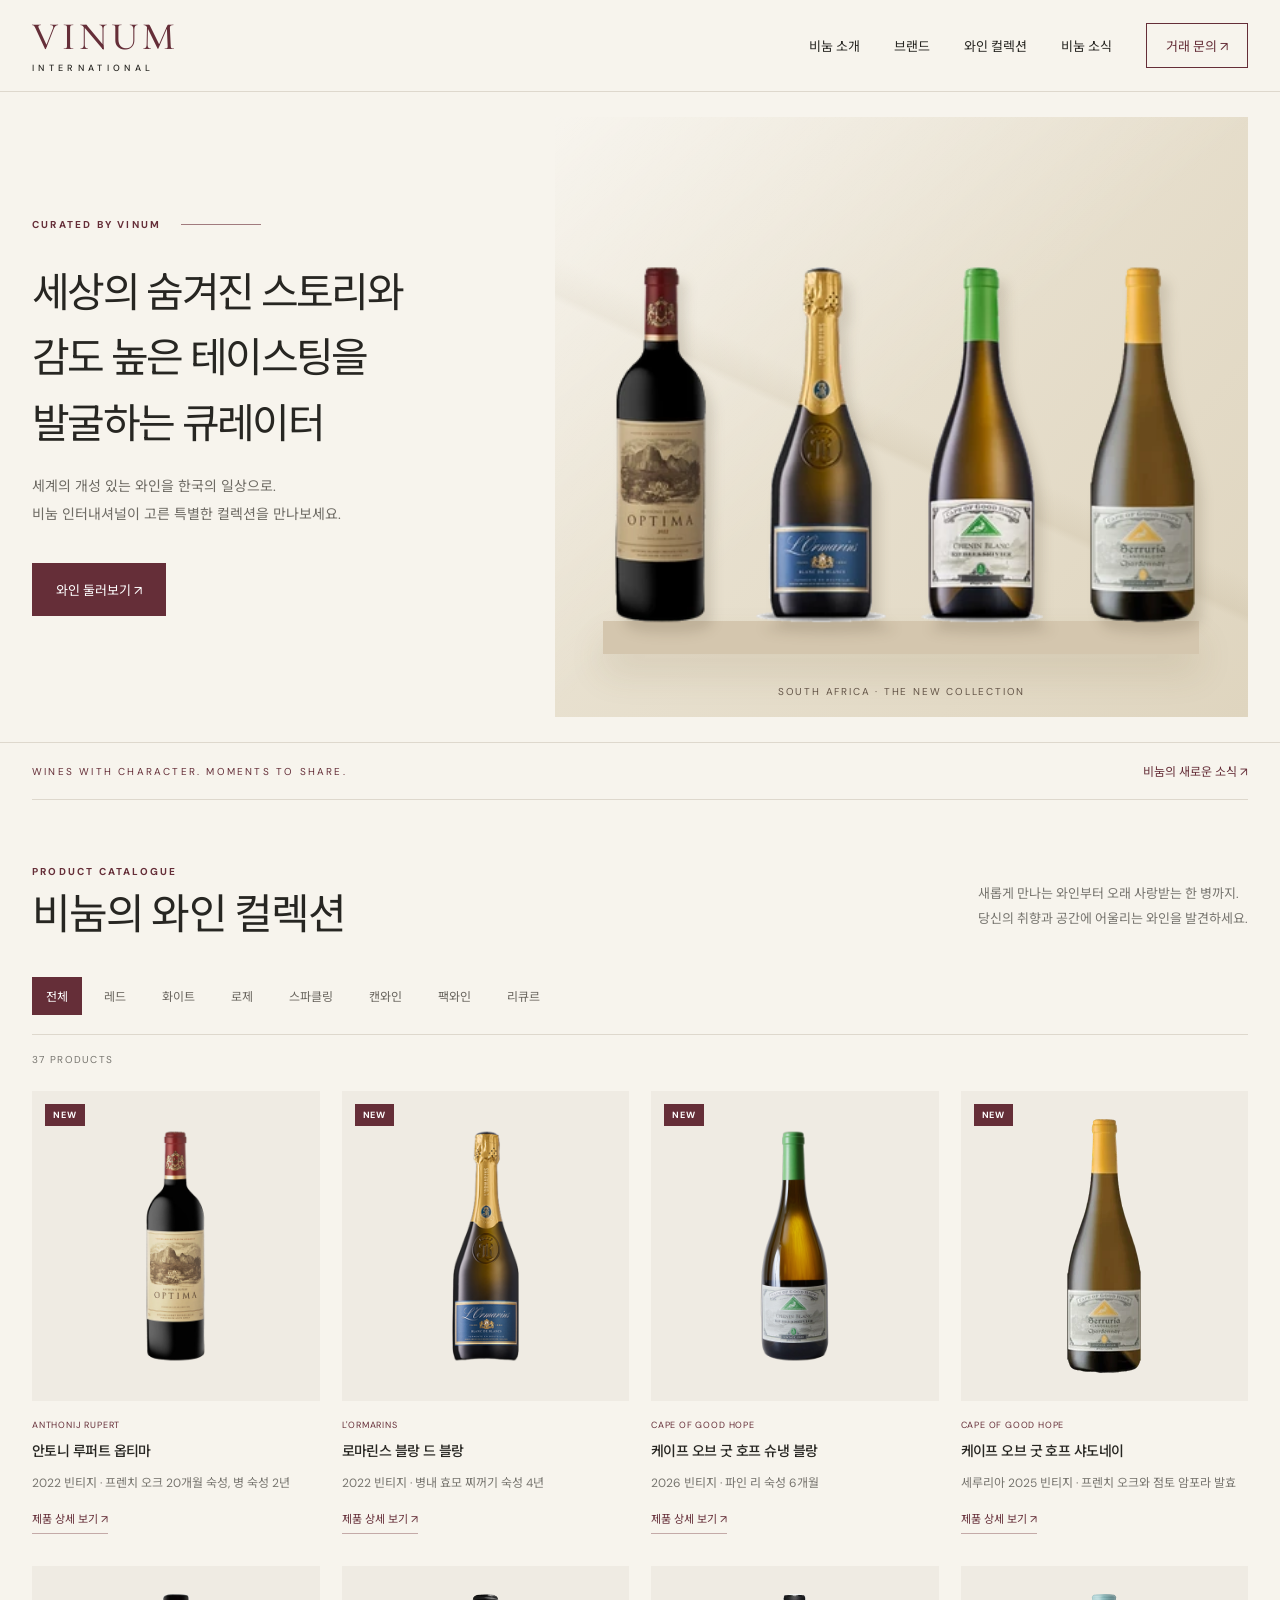
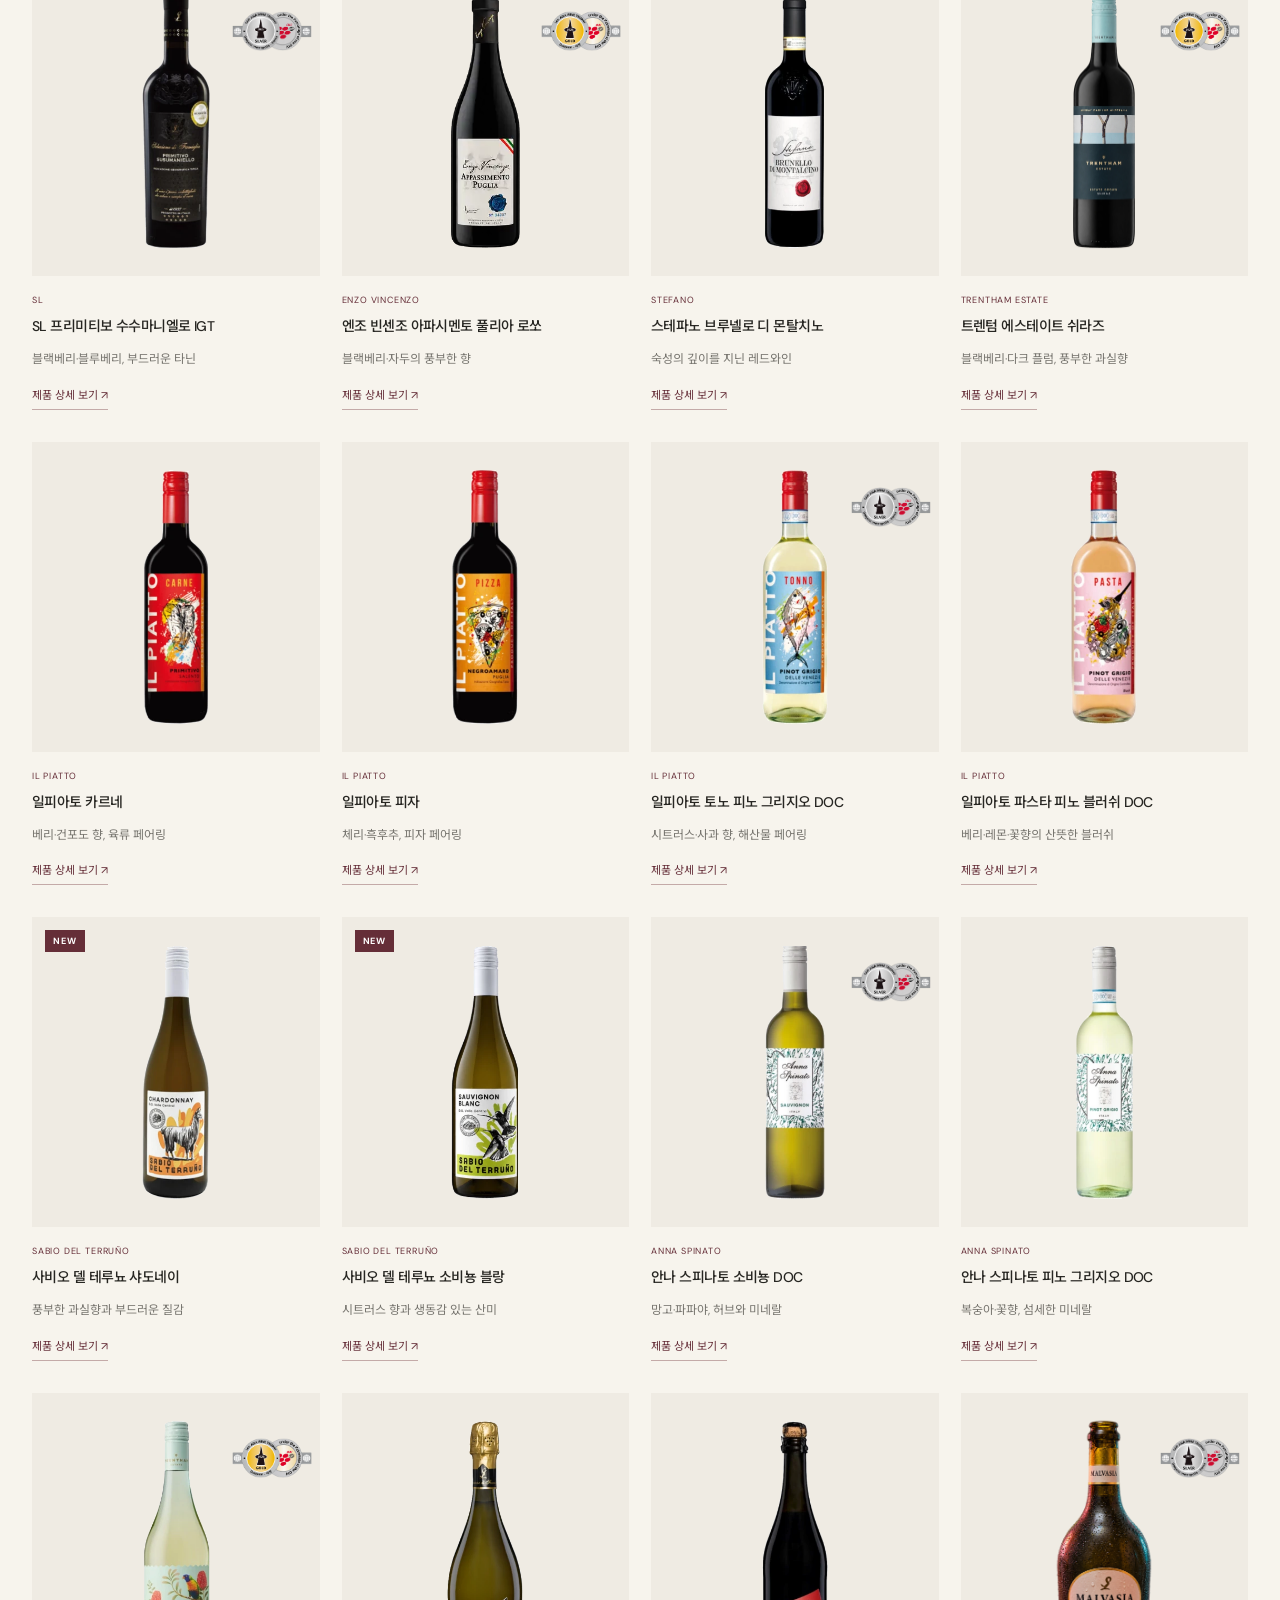
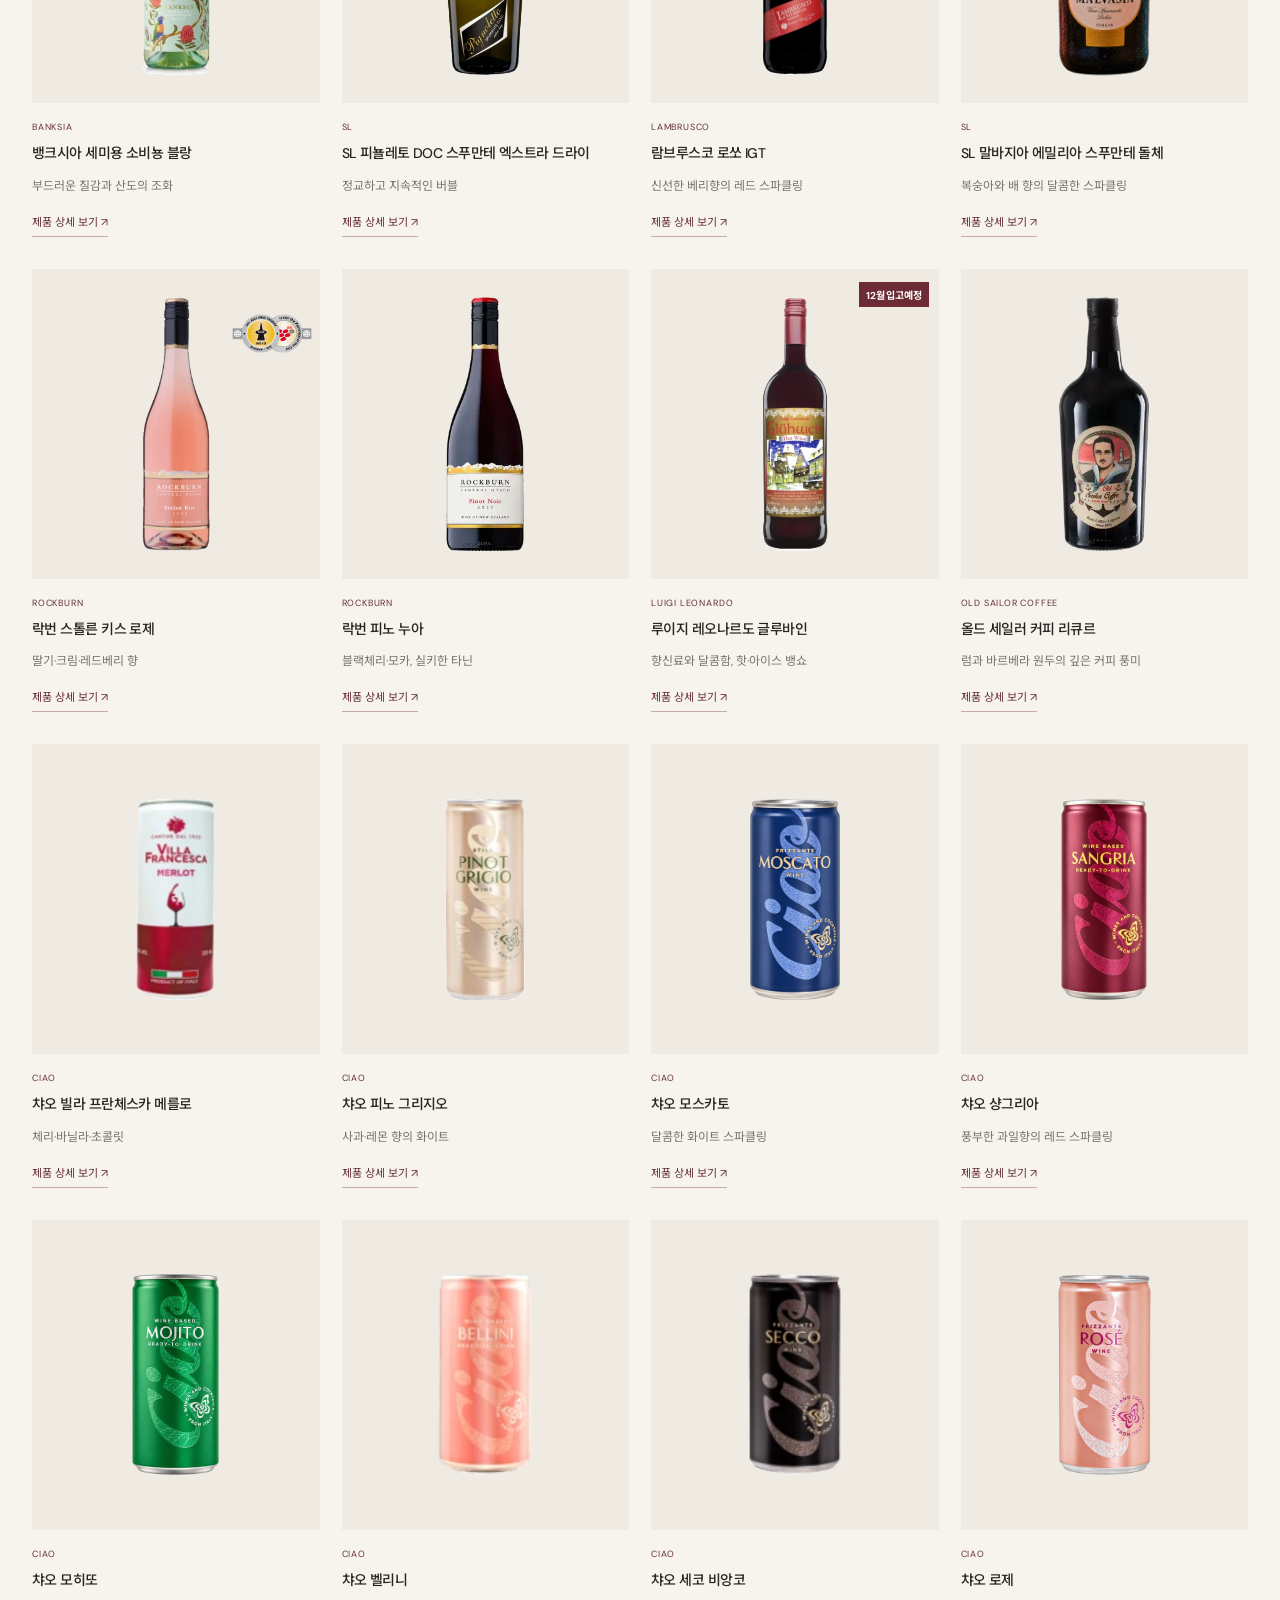
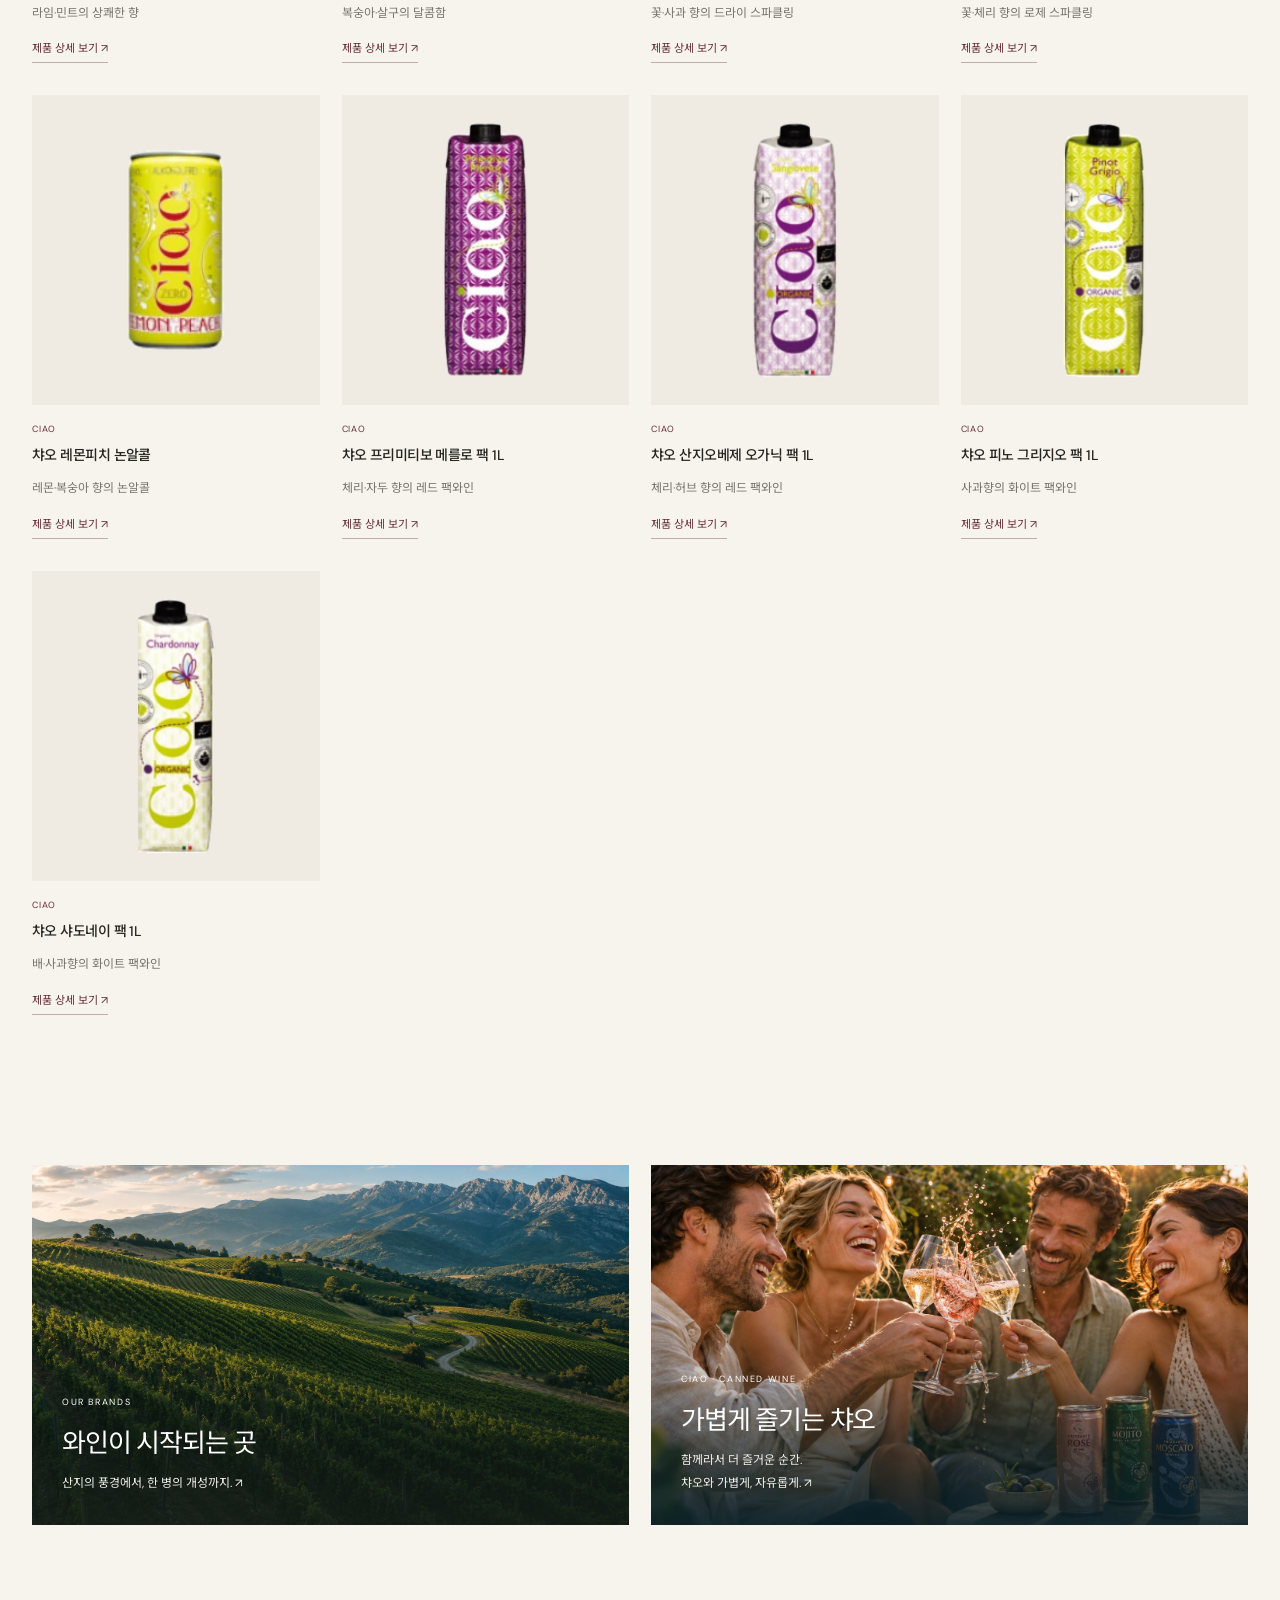
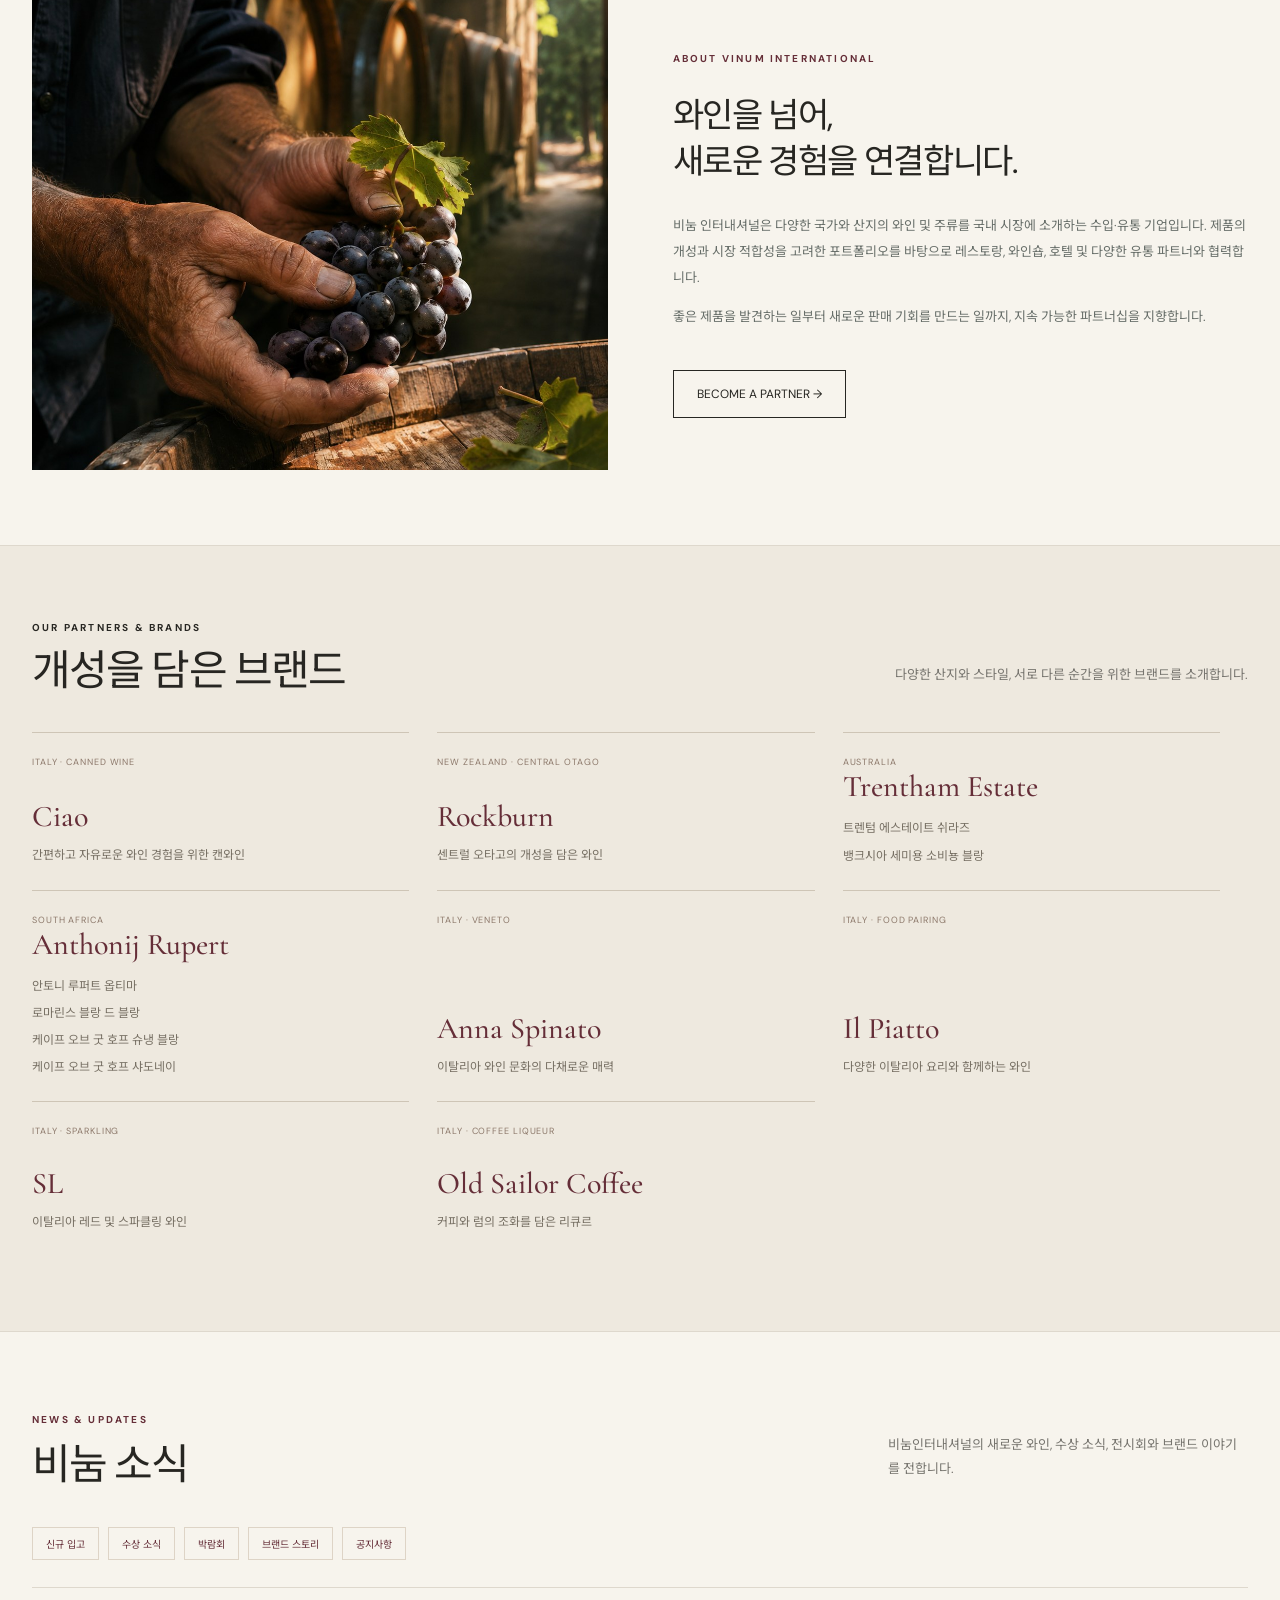
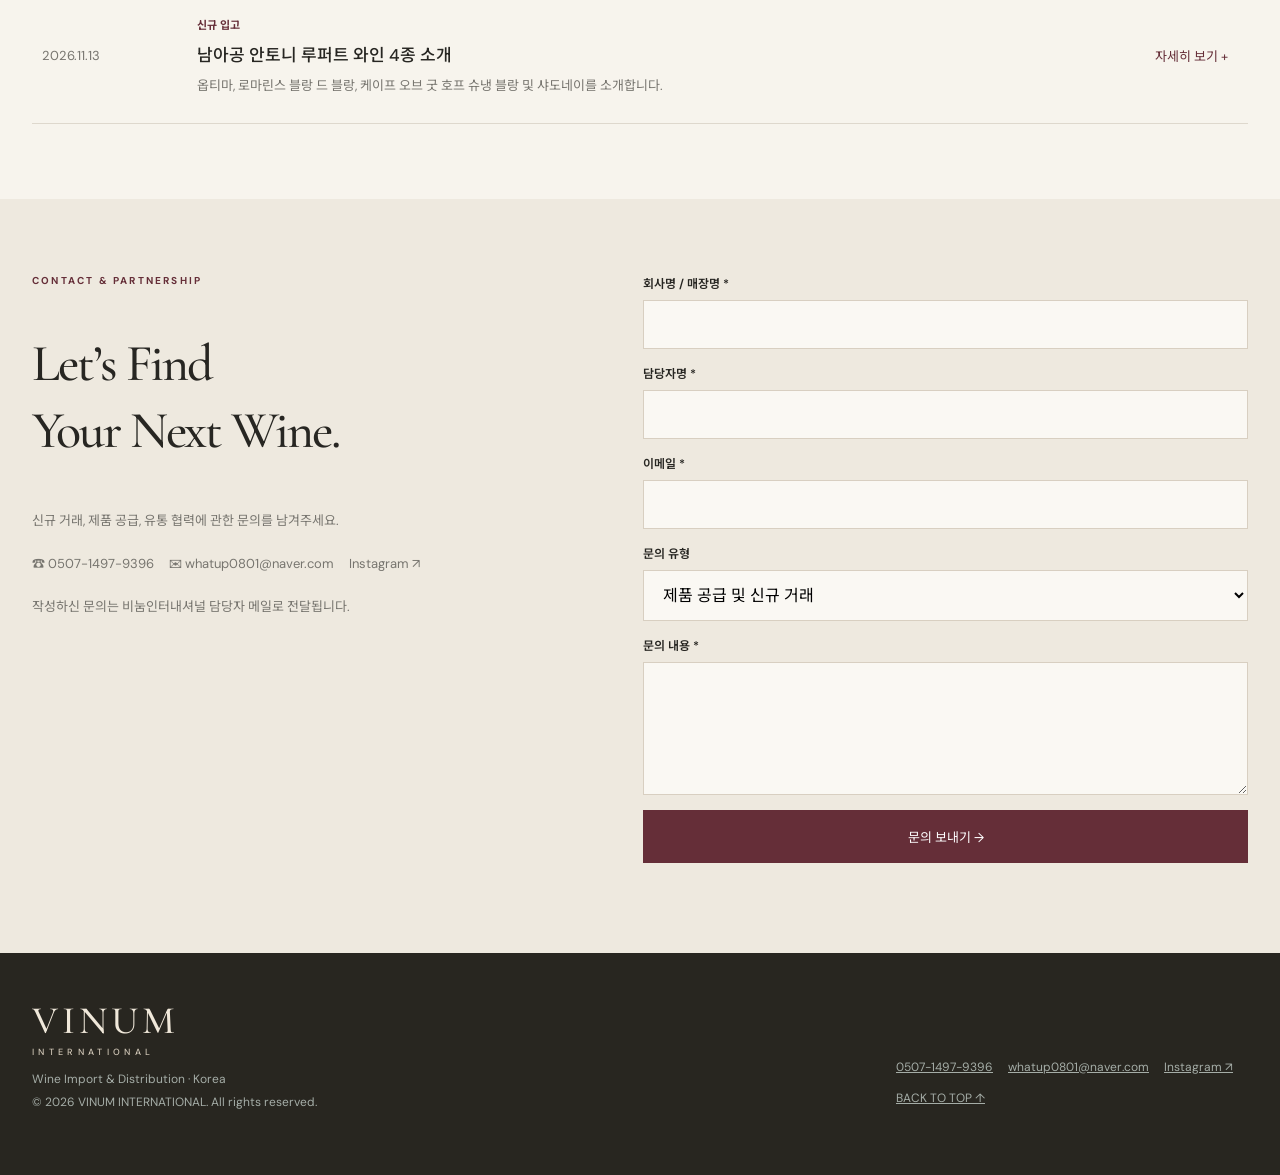
==== commit b1bdbeea: "Prepare three approved bottle image replacements" ====
--- a/index.html
+++ b/index.html
@@ -54,7 +54,7 @@
 .brand-products{list-style:none;padding:0;margin:12px 0 0;color:#777064;font-size:12px;line-height:1.85}.brand-products li+li{margin-top:5px}@media(max-width:520px){.brand-products{font-size:11px;line-height:1.8}}
 .modalart .vivino-rating{display:block;width:100%;text-align:center;color:#c62828;font-size:19px;font-weight:800;letter-spacing:.01em;margin-top:8px;line-height:1.5}.modalart:has(.vivino-rating){display:flex;flex-direction:column;align-items:center;justify-content:center}.modalart:has(.vivino-rating) #detailImage{flex:0 1 auto;min-height:0;max-height:calc(100% - 40px)}
 </style></head><body><header><div class="container nav"><a href="#home" class="logo">VINUM<small>INTERNATIONAL</small></a><button class="hamb" aria-label="메뉴 열기" aria-expanded="false">☰</button><nav class="links" aria-label="주요 메뉴"><a href="#about">비눔 소개</a><a href="#brands">브랜드</a><a href="#products">와인 컬렉션</a><a href="#news">비눔 소식</a><a href="#contact" class="navbtn">거래 문의 ↗</a></nav></div></header><main><div id="home" class="hero"><div class="container hero-layout"><div class="hero-copy"><div class="eyebrow">CURATED BY VINUM</div><h1>세상의 숨겨진 스토리와<br>감도 높은 테이스팅을<br>발굴하는 큐레이터</h1><p>세계의 개성 있는 와인을 한국의 일상으로.<br>비눔 인터내셔널이 고른 특별한 컬렉션을 만나보세요.</p><a class="btn" href="#products">와인 둘러보기 ↗</a></div><div class="hero-scene" aria-label="남아프리카공화국 신규 와인 4종"><button class="hero-bottle" data-product="0" aria-label="안토니 루퍼트 옵티마 상세 보기"><img src="images/catalogue-cutouts/optima-2022.webp?v=20261113b" style="--hero-trim-scale:1.023622;--hero-trim-bottom:1.1538462%" alt="안토니 루퍼트 옵티마"></button><button class="hero-bottle" data-product="1" aria-label="로마린스 블랑 드 블랑 상세 보기"><img src="images/catalogue-cutouts/lormarins-blanc-de-blancs-2022.webp?v=20261113b" style="--hero-trim-scale:1.0235294;--hero-trim-bottom:1.1494253%" alt="로마린스 블랑 드 블랑"></button><button class="hero-bottle" data-product="2" aria-label="케이프 오브 굿 호프 슈냉 블랑 상세 보기"><img src="images/catalogue-cutouts/cape-chenin-blanc-2026.webp?v=20261113b" style="--hero-trim-scale:1.0235294;--hero-trim-bottom:1.1494253%" alt="케이프 오브 굿 호프 슈냉 블랑"></button><button class="hero-bottle" data-product="3" aria-label="케이프 오브 굿 호프 샤도네이 상세 보기"><img src="images/catalogue-cutouts/cape-chardonnay-2025.webp?v=20261113b" style="--hero-trim-scale:1.0237154;--hero-trim-bottom:1.1583012%" alt="케이프 오브 굿 호프 샤도네이"></button><div class="scene-caption">SOUTH AFRICA · THE NEW COLLECTION</div></div></div></div><div class="container collection-strip"><span>WINES WITH CHARACTER. MOMENTS TO SHARE.</span><a href="#news">비눔의 새로운 소식 ↗</a></div><section id="products"><div class="container"><div class="sectionhead"><div><div class="eyebrow tag">PRODUCT CATALOGUE</div><h2>비눔의 와인 컬렉션</h2></div><p>새롭게 만나는 와인부터 오래 사랑받는 한 병까지.<br>당신의 취향과 공간에 어울리는 와인을 발견하세요.</p></div><div class="filters" role="group" aria-label="제품 분류"><button class="filter active" data-filter="all">전체</button><button class="filter" data-filter="red">레드</button><button class="filter" data-filter="white">화이트</button><button class="filter" data-filter="rose">로제</button><button class="filter" data-filter="sparkling">스파클링</button><button class="filter" data-filter="can">캔와인</button><button class="filter" data-filter="pack">팩와인</button><button class="filter" data-filter="liqueur">리큐르</button></div><div class="count" id="count"></div><div id="productGrid" class="products"></div><p id="empty">해당 카테고리의 제품이 없습니다.</p></div></section><div id="stories" class="container editorial-intro" style="scroll-margin-top:100px"><a class="story-tile vineyard-feature" href="#brands"><img src="images/editorial/vineyard-story-v2.jpg" alt="산 능선과 곡선의 포도밭이 펼쳐진 풍경" loading="lazy"><div class="story-caption"><small>OUR BRANDS</small><h3>와인이 시작되는 곳</h3><p>산지의 풍경에서, 한 병의 개성까지. ↗</p></div></a><a class="story-tile ciao-feature ciao-party" href="#products" id="exploreCiao"><img class="ciao-scene" src="images/editorial/ciao-western-party-natural-v5.jpg" alt="서양 성인 친구들이 와인잔을 부딪치며 와인이 튀어 오르는 파티 장면과 챠오 캔" loading="lazy"><div class="story-caption"><small>CIAO · CANNED WINE</small><h3>가볍게 즐기는 챠오</h3><p>함께라서 더 즐거운 순간.<br>챠오와 가볍게, 자유롭게. ↗</p></div></a></div><section id="about"><div class="container about"><img src="images/editorial/winemaking-about-v2.jpg" alt="포도와 오크 배럴을 살펴보는 생산자의 손" loading="lazy"><div><div class="eyebrow tag">ABOUT VINUM INTERNATIONAL</div><h2>와인을 넘어,<br>새로운 경험을 연결합니다.</h2><p>비눔 인터내셔널은 다양한 국가와 산지의 와인 및 주류를 국내 시장에 소개하는 수입·유통 기업입니다. 제품의 개성과 시장 적합성을 고려한 포트폴리오를 바탕으로 레스토랑, 와인숍, 호텔 및 다양한 유통 파트너와 협력합니다.</p><p>좋은 제품을 발견하는 일부터 새로운 판매 기회를 만드는 일까지, 지속 가능한 파트너십을 지향합니다.</p><a class="btn" href="#contact">BECOME A PARTNER →</a></div></div></section><section id="brands" class="dark"><div class="container"><div class="sectionhead"><div><div class="eyebrow">OUR PARTNERS & BRANDS</div><h2>개성을 담은 브랜드</h2></div><p>다양한 산지와 스타일, 서로 다른 순간을 위한 브랜드를 소개합니다.</p></div><div class="brandgrid"><div class="brand"><span>ITALY · CANNED WINE</span><div><h3>Ciao</h3><p>간편하고 자유로운 와인 경험을 위한 캔와인</p></div></div><div class="brand"><span>NEW ZEALAND · CENTRAL OTAGO</span><div><h3>Rockburn</h3><p>센트럴 오타고의 개성을 담은 와인</p></div></div><div class="brand"><span>AUSTRALIA</span><div><h3>Trentham Estate</h3><ul class="brand-products"><li>트렌텀 에스테이트 쉬라즈</li><li>뱅크시아 세미용 소비뇽 블랑</li></ul></div></div><div class="brand"><span>SOUTH AFRICA</span><div><h3>Anthonij Rupert</h3><ul class="brand-products"><li>안토니 루퍼트 옵티마</li><li>로마린스 블랑 드 블랑</li><li>케이프 오브 굿 호프 슈냉 블랑</li><li>케이프 오브 굿 호프 샤도네이</li></ul></div></div><div class="brand"><span>ITALY · VENETO</span><div><h3>Anna Spinato</h3><p>이탈리아 와인 문화의 다채로운 매력</p></div></div><div class="brand"><span>ITALY · FOOD PAIRING</span><div><h3>Il Piatto</h3><p>다양한 이탈리아 요리와 함께하는 와인</p></div></div><div class="brand"><span>ITALY · SPARKLING</span><div><h3>SL</h3><p>이탈리아 레드 및 스파클링 와인</p></div></div><div class="brand"><span>ITALY · COFFEE LIQUEUR</span><div><h3>Old Sailor Coffee</h3><p>커피와 럼의 조화를 담은 리큐르</p></div></div></div></div></section><section id="news" class="vinum-news"><div class="container"><div class="sectionhead"><div><span class="eyebrow tag">NEWS & UPDATES</span><h2>비눔 소식</h2></div><p>비눔인터내셔널의 새로운 와인, 수상 소식, 전시회와 브랜드 이야기를 전합니다.</p></div><div class="news-categories"><span>신규 입고</span><span>수상 소식</span><span>박람회</span><span>브랜드 스토리</span><span>공지사항</span></div><div id="newsList" class="news-list" aria-live="polite"></div></div></section><section id="contact" style="background:#eee9df"><div class="container contact"><div><div class="eyebrow tag">CONTACT & PARTNERSHIP</div><h2>Let’s Find<br>Your Next Wine.</h2><p>신규 거래, 제품 공급, 유통 협력에 관한 문의를 남겨주세요.</p><p class="contactlinks"><a href="tel:050714979396">☎ 0507-1497-9396</a><a href="mailto:whatup0801@naver.com">✉ whatup0801@naver.com</a><a href="https://www.instagram.com/vinum_international/" target="_blank" rel="noopener noreferrer">Instagram ↗</a></p><p class="note">작성하신 문의는 비눔인터내셔널 담당자 메일로 전달됩니다.</p></div><form id="inquiryForm" action="https://formsubmit.co/whatup0801@naver.com" method="POST"><input type="hidden" name="_subject" value="[비눔 홈페이지 문의]"><input type="hidden" name="_template" value="table"><input type="text" name="_honey" tabindex="-1" autocomplete="off" aria-hidden="true" style="display:none"><div class="field"><label for="company">회사명 / 매장명 *</label><input id="company" name="company" required maxlength="100"></div><div class="field"><label for="person">담당자명 *</label><input id="person" name="person" required maxlength="60"></div><div class="field"><label for="email">이메일 *</label><input id="email" name="email" type="email" required></div><div class="field"><label for="type">문의 유형</label><select id="type" name="type"><option>제품 공급 및 신규 거래</option><option>브랜드 및 수입 제안</option><option>기타 문의</option></select></div><div class="field"><label for="message">문의 내용 *</label><textarea id="message" name="message" rows="5" required maxlength="3000"></textarea></div><button class="submit" type="submit">문의 보내기 →</button><div id="formStatus" class="note" aria-live="polite"></div></form></div></section></main><footer><div class="container foot"><div><div class="logo">VINUM<small>INTERNATIONAL</small></div><p>Wine Import & Distribution · Korea<br>© <span id="year"></span> VINUM INTERNATIONAL. All rights reserved.</p></div><p class="contactlinks"><a href="tel:050714979396">0507-1497-9396</a><a href="mailto:whatup0801@naver.com">whatup0801@naver.com</a><a href="https://www.instagram.com/vinum_international/" target="_blank" rel="noopener noreferrer">Instagram ↗</a><br><a href="#home">BACK TO TOP ↑</a></p></div></footer><dialog id="productDialog" aria-label="제품 상세 정보"><div class="modalinner"><div class="modalart"><img id="detailImage" alt=""></div><div class="modaltext"><button class="close" id="closeDialog" aria-label="닫기">×</button><small id="detailBrand" class="tag"></small><h3 id="detailName"></h3><p id="detailDesc"></p><dl><dt>품종</dt><dd id="detailGrape"></dd><dt>산지</dt><dd id="detailRegion"></dd><dt>도수</dt><dd id="detailAbv"></dd></dl><a class="btn" href="#contact" id="detailContact" style="color:#652e38">제품 문의 →</a></div></div></dialog><dialog id="productSheetDialog" aria-label="와인 상세 소개서"><div class="sheettoolbar"><a id="productSheetOriginal" target="_blank" rel="noopener noreferrer">원본 크게 보기 ↗</a><button type="button" id="closeProductSheet" aria-label="상세 소개서 닫기">×</button></div><img id="productSheetImage" alt=""></dialog><script>
-const products=[{"name":"안토니 루퍼트 옵티마","vivinoRating":"4.2","category":"red","brand":"Anthonij Rupert","grape":"카베르네 소비뇽 37%, 메를로 32%, 카베르네 프랑 30%, 프티 베르도 1%","region":"프란슈후크·달링, 남아프리카공화국","abv":"14.5%","image":"images/optima-2022.webp","detailPhoto":"optima-sharp.png","desc":"2022 빈티지 · 프렌치 오크 20개월 숙성, 병 숙성 2년","sections":[["기본 정보","빈티지: 2022년. 평균기온: 17.7°C. 강수량: 687.5mm. 수확: 2022년 2월 15일~3월 22일. 포도 산지: 프란슈후크와 달링. 토양: 풍화된 화강암. 수확량: 헥타르당 9.2톤. 품종: 카베르네 소비뇽 37%, 메를로 32%, 카베르네 프랑 30%, 프티 베르도 1%."],["빈티지 특징","겨울에는 충분한 저온 기간과 평년 이상의 강수량으로 지하수가 보충되어 포도밭에 좋은 생육 조건이 조성되었습니다. 봄까지 서늘한 날씨가 이어져 발아가 고르게 진행되고 초기 생장이 균형을 이루었습니다. 생육기에는 이례적인 폭염이 적고 기온이 온화하여 포도가 천천히 익고 나무에 달려 있는 기간이 길어졌습니다. 이에 따라 복합적인 풍미가 형성되고 천연 산도가 유지되었습니다. 건조하고 안정적인 기후로 병해 압력이 낮아 수관도 건강하게 유지되었습니다. 보르도 품종들은 긴 숙성 기간을 통해 완전한 페놀 성숙도, 짙은 색상, 섬세한 타닌 구조를 갖추었습니다. 2022년 프란슈후크와 달링에서는 선명한 표현력, 균형감, 우수한 숙성 잠재력을 지닌 고품질 와인이 생산되었습니다."],["양조 및 숙성","옵티마용으로 특별히 선정한 포도밭에서 손으로 수확한 포도를 작은 상자에 담아 냉장 트럭으로 양조장에 운송합니다. 광학 선별기를 이용해 온전한 포도알을 두 차례 선별하여 최상의 포도만 사용합니다. 대형 니코 벨로 콘크리트 탱크와 스테인리스 스틸 탱크에서 발효하며, 발효 후 최대 5일간 포도 껍질과 추가 침용하여 깊이와 복합미, 진한 색상과 탄탄한 타닌을 얻습니다. 각 구성 와인은 225L 프렌치 오크 바리크에서 개별적으로 20개월 숙성하며, 이 중 새 오크통 비율은 30%입니다. 이후 블렌딩하고 병입하며, 완벽한 조화와 균형을 위해 출시 전 병에서 2년간 추가 숙성합니다."],["테이스팅 노트","과일 케이크, 검은 베리류, 따뜻한 향신료의 부드러운 향에 은은한 꽃향과 갓 부순 후추의 뉘앙스가 복합미를 더합니다. 입안에서는 유연하고 질감이 풍부하며 진한 베리 과실과 과일 케이크의 향신료 풍미가 층을 이룹니다. 생동감 있는 스파이스가 신선함과 활력을 주고 벨벳 같은 질감이 깊이와 풍성함을 더합니다. 잘 통합된 오크는 과실을 압도하지 않고 조화롭게 뒷받침합니다. 향신료와 검은 과실의 여운이 오래 이어지는 균형 잡힌 피니시를 보입니다. 지금 마셔도 좋고 추가 숙성을 통해 더욱 복합적인 풍미를 즐길 수도 있습니다."],["분석 수치","알코올 14.5% · 총산도 5.7g/L · 잔당 2.3g/L · pH 3.52"]]},{"name":"로마린스 블랑 드 블랑","vivinoRating":"4.1","category":"sparkling","brand":"L'Ormarins","grape":"샤도네이 100%","region":"웨스턴 케이프(알티마 87%, 루더러스트 13%), 남아프리카공화국","abv":"12.5%","image":"images/lormarins-blanc-de-blancs-2022.webp","detailPhoto":"lormarins-sharp.png","desc":"2022 빈티지 · 병내 효모 찌꺼기 숙성 4년","sections":[["기본 정보","빈티지: 2022년. 양조장: 프란슈후크의 안토니 루퍼트 스파클링 와인 셀러. 평균기온: 15.6°C. 강수량: 967.3mm. 수확: 2022년 2월 23일~28일. 포도 산지: 웨스턴 케이프의 알티마 87%, 루더러스트 13%. 토양: 풍화된 사암과 화강암. 수확량: 헥타르당 6.5톤. 품종: 샤도네이 100%."],["빈티지 특징","춥고 비가 많은 겨울로 포도나무는 충분히 휴면하고 생육기에 필요한 수분을 확보했습니다. 봄에도 서늘하고 습한 날씨가 이어져 발아, 개화, 착과가 늦어졌지만 모든 과정은 고르게 진행되었습니다. 병해 위험을 관리하기 위한 수관 관리가 중요했고 포도밭 팀은 이를 성공적으로 수행했습니다. 초여름의 낮은 기온으로 숙기가 더 늦어져 늦은 수확에 적합한 포도밭 상태가 유지되었습니다. 1월 초부터 3월까지 이어진 따뜻한 날씨 덕분에 포도는 풍미를 충분히 발달시키면서 서서히 익었고, 와인은 밝고 신선한 산도를 유지했습니다. 우아하게 숙성할 잠재력을 갖춘 뛰어난 빈티지입니다."],["양조 및 숙성","샤도네이 포도는 신선함을 최대로 유지하기 위해 이른 아침 손으로 수확하고 송이째 압착합니다. 품질을 위해 자연 유출즙과 압착즙을 세심하게 분리합니다. 주스를 침전시킨 후 효모를 접종해 발효하며, 블랑 드 블랑 베이스 와인의 약 3%는 오크통에서 발효하고 12주간 숙성한 후 블렌딩합니다. 산뜻한 산도를 유지하기 위해 젖산 발효는 진행하지 않습니다. 베이스 와인을 블렌딩·안정화·여과한 뒤 병입해 13~15°C에서 약 6~8주간 2차 발효합니다. 이후 병에서 효모 찌꺼기와 함께 4년간 숙성하여 깊이와 복합미를 더합니다. 데고르주망 후에는 출시 전 3개월간 추가 안정화합니다."],["테이스팅 노트","표면으로 끊임없이 올라오는 진주 목걸이 같은 기포가 첫인상을 사로잡습니다. 선명한 청사과와 라임, 타르트 타탱과 꿀의 향이 느껴지고 바닷바람과 분필 같은 석회질의 미묘한 뉘앙스도 있습니다. 짜릿하게 신선하고 긴장감 있는 산도가 생동감을 줍니다. 아삭한 그래니 스미스 사과, 라임, 자몽 껍질의 풍미가 나타난 뒤 풍부하게 구운 타르트 타탱의 맛으로 이어집니다. 활기찬 시트러스 기포와 오래 남는 크리미한 캐러멜, 브리오슈, 페이스트리의 풍성함이 매력적인 대비를 이룹니다. 균형감 있고 즐거우며 넓고 긴 피니시까지 흥미롭게 이어집니다."],["분석 수치","알코올 12.5% · pH 3.01 · 잔당 6.8g/L · 총산도 8.8g/L"]]},{"name":"케이프 오브 굿 호프 슈냉 블랑","vivinoRating":"4.0","category":"white","brand":"Cape of Good Hope","grape":"슈냉 블랑 100%","region":"리비크스리비어, 남아프리카공화국","abv":"13%","image":"images/cape-chenin-blanc-2026.webp","detailPhoto":"cogh 슈냉.jpeg","desc":"2026 빈티지 · 파인 리 숙성 6개월","sections":[["기본 정보","빈티지: 2026년. 평균기온: 17.8°C. 강수량: 409.5mm. 수확: 2026년 1월 28일~2월 10일. 포도 산지: 리비크스리비어. 토양: 점토질 하층토를 가진 풍화된 셰일. 수확량: 헥타르당 9톤. 품종: 슈냉 블랑 100%."],["포도밭","포도밭은 스와트랜드와 상징적인 테이블 마운틴이 내려다보이는 카스틸베르흐 산비탈에 있습니다. 론 지역과 유사한 셰일 토양을 비롯한 독특한 테루아가 포도에 강하게 드러나 뛰어난 개성의 와인을 만듭니다. 1988년과 2013년에 식재된 두 곳의 부시 바인 포도밭은 해발 350~400m의 남향 경사면에 있으며, 강렬한 풍미와 선명한 산도, 긴 여운이 균형을 이룬 포도를 생산합니다."],["빈티지 특징","2026년은 기록상 가장 이른 수확 중 하나로, 예상보다 수확량이 많으면서 품질 잠재력도 매우 좋거나 뛰어났습니다. 유리한 날씨와 건강한 포도나무 덕분에 착과가 좋았고 생육기 내내 균형 있게 익었습니다. 일부 구획에서는 포도알 크기가 평균보다 조금 작아 최종 와인의 풍미 농축도가 높아졌습니다. 최적의 성숙도에 수확한 포도는 이전 빈티지보다 산도가 약간 낮았지만 놀라운 풍미 깊이가 이를 보완했습니다. 2026년은 리비크스리비어 슈냉 블랑에 매우 이르고 보람 있는 수확기로 기억될 것입니다."],["양조 및 숙성","포도를 손으로 수확하고 냉장 보관한 뒤 다음 날 송이째 압착하고 제경합니다. 하룻밤 침전 후 자연 유출즙의 65%는 스테인리스 스틸 탱크, 32%는 500L 프렌치 오크 펀천, 3%는 시멘트 에그로 옮겨 자연 발효합니다. 새 오크 비율은 전체 부피의 5%입니다. 파인 리와 함께 6개월 숙성했으며, 15%는 젖산 발효를 완료한 뒤 블렌딩하고 병입했습니다."],["테이스팅 노트","은은한 꽃향과 카모마일 향이 핵과류 향에 깊이를 더하며, 미묘한 초록 잎사귀 뉘앙스도 느껴집니다. 입안에서는 자신감 있고 구조감이 뚜렷하며, 잘 익은 크리미한 풍미와 함께 신선하고 밝고 생기 있는 인상을 줍니다. 넥타린과 말린 살구가 풍부하고 더 익은 망고의 열대과일 뉘앙스가 풍미를 넓힙니다. 둥글고 크리미한 질감에는 효모 찌꺼기 숙성에서 비롯된 개성이 나타나 지속성과 흥미를 더합니다. 균형 잡히고 우아하며 마지막까지 즙이 풍부한 산뜻한 감각이 이어지고 추가 숙성의 보람도 기대할 수 있습니다."],["분석 수치","알코올 13% · 총산도 5.2g/L · pH 3.23 · 잔당 3.3g/L"]]},{"name":"케이프 오브 굿 호프 샤도네이","vivinoRating":"4.0","category":"white","brand":"Cape of Good Hope","grape":"샤도네이 100%","region":"엘란츠클루프, 남아프리카공화국","abv":"13.5%","image":"images/cape-chardonnay-2025.webp","detailPhoto":"cape-chardonnay-sharp.png","desc":"세루리아 2025 빈티지 · 프렌치 오크와 점토 암포라 발효","sections":[["기본 정보","빈티지: 2025년. 평균기온: 15.9°C. 강수량: 1,400mm. 수확: 2025년 2월 24일~3월 3일. 포도 산지: 엘란츠클루프. 토양: 풍화된 사암. 수확량: 헥타르당 13톤. 품종: 샤도네이 100%."],["포도밭","알티마 에스테이트는 빌리어스도르프 북쪽의 폭 5km에 달하는 고립된 계곡인 엘란츠클루프에 위치합니다. 계곡 바닥에서 약 1km 솟은 산맥에 둘러싸여 가파른 지형과 산 그림자로 직사광선이 적고, 해발 600~800m의 고도가 더해져 뚜렷하게 서늘한 대륙성 기후를 보입니다. 높은 산에는 테이블 마운틴 사암층에 속하는 석영 사암이 나타나며, 농장 전반에는 말름스버리 지층의 양호한 풍화 셰일 토양이 분포합니다. 이 독특한 산지는 천연 산도가 높고 pH가 낮은 포도를 생산해 와인의 숙성 잠재력에 기여합니다. 긴 성숙 기간과 1~2월 폭염이 없는 환경 덕분에 구조감과 뚜렷한 향을 지닌 뛰어난 포도가 생산되며, 일반적으로 웨스턴 케이프의 다른 산지보다 수확이 늦습니다."],["빈티지 특징","엘란츠클루프의 2025년은 최근 몇 년 중 최고 수준에 드는 뛰어난 빈티지입니다. 습한 겨울에 토양 수분이 보충되었고 안정적인 봄 날씨로 발아가 고르고 포도나무가 건강하게 자랐습니다. 여름에는 낮 기온이 비교적 온화하고 밤이 서늘하여 천천히 고르게 익었습니다. 병해 압력과 포도나무 스트레스가 낮아 포도를 더 오래 달아두고 최적의 생리적 성숙도에서 수확할 수 있었습니다. 그 결과 당도와 산도의 균형이 뛰어나고 풍미 발달도 인상적인 포도가 생산되었습니다. 완성된 와인은 활기찬 아로마, 순수한 과실미, 자연적으로 높은 산도를 보여 주며 고지대 엘란츠클루프 테루아 특유의 신선함과 정교함을 반영합니다."],["양조 및 숙성","다섯 포도밭에서 최적의 성숙도에 손으로 수확해 작은 상자에 담고 냉장 트럭으로 운송했습니다. 포도는 송이째 압착하고 효소를 사용하지 않은 채 하룻밤 침전시킨 뒤 주스를 300L 프렌치 오크통 90%, 점토 암포라 10%에 옮겨 토착 효모로 발효했습니다. 새 프렌치 오크의 비율은 전체 블렌드의 21%이며, 전체 부피의 20%가 젖산 발효를 완료했습니다. 거친 효모 찌꺼기와 함께 10개월 숙성한 후 블렌딩하고 병입했습니다."],["테이스팅 노트","엘더플라워와 오렌지 블로섬의 꽃향이 먼저 느껴지고 이어 코코넛 비스킷의 은은한 뉘앙스가 드러납니다. 젊은 와인 특유의 생동감 있고 선명하게 아삭한 입맛을 선사합니다. 팽팽하고 집중도 높으며 활력이 넘치고, 톡 쏘는 시트러스와 레몬 페퍼 풍미가 나타납니다. 활기찬 산뜻함 속에서도 탄탄한 바디와 골격을 갖추고, 절제된 효모 찌꺼기 숙성의 특성이 폭과 질감을 더합니다. 상쾌하고 밝으며 개성이 뚜렷해 지금 마셔도 좋고 기다림에 대한 보상도 기대할 수 있습니다."],["분석 수치","알코올 13.5% · pH 3.26 · 총산도 6.2g/L · 잔당 2.9g/L"]]}].concat([{"name": "SL 프리미티보 수수마니엘로 IGT", "category": "red", "brand": "SL", "grape": "Primitivo · Susumaniello", "region": "Puglia, Italy", "abv": "14.5%", "desc": "블랙베리·블루베리, 부드러운 타닌", "image": "images/product-01.webp", "detailImage": "프리미티보 수수마니엘로 와인 가이드.png", "awardImage": "images/asia-wine-trophy-2026-silver.webp", "awardLabel": "2026 아시아 와인 트로피 SILVER 수상"}, {"name": "엔조 빈센조 아파시멘토 풀리아 로쏘", "category": "red", "brand": "Enzo Vincenzo", "grape": "Primitivo · Merlot · Negroamaro", "region": "Puglia, Italy", "abv": "15%", "desc": "블랙베리·자두의 풍부한 향", "image": "images/product-02.webp", "detailImage": "풀리아 아파시멘토 와인 안내서.png", "awardImage": "images/asia-wine-trophy-2026-gold.webp", "awardLabel": "2026 아시아 와인 트로피 GOLD 수상"}, {"name": "스테파노 브루넬로 디 몬탈치노", "category": "red", "brand": "Stefano", "grape": "Sangiovese", "region": "Toscana, Italy", "abv": "14.5%", "desc": "숙성의 깊이를 지닌 레드와인", "image": "images/product-05.webp"}, {"name": "트렌텀 에스테이트 쉬라즈", "category": "red", "brand": "Trentham Estate", "grape": "Shiraz", "region": "Murray, Australia", "abv": "14%", "desc": "블랙베리·다크 플럼, 풍부한 과실향", "image": "images/trentham-shiraz-cutout.webp", "detailImage": "트렌덤 에스테이트 쉬라즈 2022 소개.png", "awardImage": "images/asia-wine-trophy-2026-gold.webp"}, {"name": "일피아토 카르네", "category": "red", "brand": "Il Piatto", "grape": "Primitivo", "region": "Puglia, Italy", "abv": "13%", "desc": "베리·건포도 향, 육류 페어링", "image": "images/product-03.webp"}, {"name": "일피아토 피자", "category": "red", "brand": "Il Piatto", "grape": "Negroamaro", "region": "Puglia, Italy", "abv": "13%", "desc": "체리·흑후추, 피자 페어링", "image": "images/product-04.webp"}, {"name": "일피아토 토노 피노 그리지오 DOC", "category": "white", "brand": "Il Piatto", "grape": "Pinot Grigio", "region": "Veneto · Friuli, Italy", "abv": "12%", "desc": "시트러스·사과 향, 해산물 페어링", "image": "images/product-09.webp", "awardImage": "images/asia-wine-trophy-2026-silver.webp", "awardLabel": "2026 아시아 와인 트로피 SILVER 수상"}, {"name": "일피아토 파스타 피노 블러쉬 DOC", "category": "rose", "brand": "Il Piatto", "grape": "Pinot Grigio", "region": "Veneto · Friuli, Italy", "abv": "12%", "desc": "베리·레몬·꽃향의 산뜻한 블러쉬", "image": "images/product-10.webp"}, {"name": "사비오 델 테루뇨 샤도네이", "category": "white", "brand": "Sabio del Terruño", "grape": "Chardonnay", "region": "Central Valley, Chile", "abv": "12.5%", "desc": "풍부한 과실향과 부드러운 질감", "image": "images/product-07.webp", "detailImage": "images/sabio-chardonnay-detail.png"}, {"name": "사비오 델 테루뇨 소비뇽 블랑", "category": "white", "brand": "Sabio del Terruño", "grape": "Sauvignon Blanc", "region": "Central Valley, Chile", "abv": "14.5%", "desc": "시트러스 향과 생동감 있는 산미", "image": "images/product-08.webp", "detailImage": "images/sabio-sauvignon-blanc-detail.png"}, {"name": "안나 스피나토 소비뇽 DOC", "category": "white", "brand": "Anna Spinato", "grape": "Sauvignon", "region": "Friuli-Venezia Giulia, Italy", "abv": "12.5%", "desc": "망고·파파야, 허브와 미네랄", "image": "images/product-11.webp", "awardImage": "images/asia-wine-trophy-2026-silver.webp", "awardLabel": "2026 아시아 와인 트로피 SILVER 수상"}, {"name": "안나 스피나토 피노 그리지오 DOC", "category": "white", "brand": "Anna Spinato", "grape": "Pinot Grigio", "region": "Veneto, Italy", "abv": "12.5%", "desc": "복숭아·꽃향, 섬세한 미네랄", "image": "images/product-12.webp"}, {"name": "뱅크시아 세미용 소비뇽 블랑", "category": "white", "brand": "Banksia", "grape": "Semillon · Sauvignon Blanc", "region": "Murray, Australia", "abv": "12.5%", "desc": "부드러운 질감과 산도의 조화", "image": "images/product-19.webp", "detailImage": "뱅크시아 고해상도 안내서.png.png", "awardImage": "images/asia-wine-trophy-2026-gold.webp", "awardLabel": "2026 아시아 와인 트로피 GOLD 수상"}, {"name": "SL 피뇰레토 DOC 스푸만테 엑스트라 드라이", "category": "sparkling", "brand": "SL", "grape": "Grechetto", "region": "Emilia-Romagna, Italy", "abv": "11.5%", "desc": "정교하고 지속적인 버블", "image": "images/product-13.webp", "detailImage": "피뇰레토 스푸만테 한국어 브로슈어.png"}, {"name": "람브루스코 로쏘 IGT", "category": "sparkling", "brand": "Lambrusco", "grape": "Lambrusco", "region": "Emilia-Romagna, Italy", "abv": "7.5%", "desc": "신선한 베리향의 레드 스파클링", "image": "images/product-14.webp", "detailImage": "람브루스코 로쏘 와인 정보 시트.png"}, {"name": "SL 말바지아 에밀리아 스푸만테 돌체", "category": "sparkling", "brand": "SL", "grape": "Malvasia", "region": "Emilia-Romagna, Italy", "abv": "7.5%", "desc": "복숭아와 배 향의 달콤한 스파클링", "image": "images/product-15.webp", "detailImage": "말바지아 루비코네 스푸만테 안내 포스터.png", "awardImage": "images/asia-wine-trophy-2026-silver.webp", "awardLabel": "2026 아시아 와인 트로피 SILVER 수상"}, {"name": "락번 스톨른 키스 로제", "category": "rose", "brand": "Rockburn", "grape": "Pinot Noir", "region": "Central Otago, New Zealand", "abv": "14%", "desc": "딸기·크림·레드베리 향", "image": "images/product-16.webp", "detailImage": "락번 스톨른 키스 2026 와인 안내서.png", "awardImage": "images/asia-wine-trophy-2026-gold.webp", "awardLabel": "2026 아시아 와인 트로피 GOLD 수상"}, {"name": "락번 피노 누아", "category": "red", "brand": "Rockburn", "grape": "Pinot Noir", "region": "Central Otago, New Zealand", "abv": "13.5%", "desc": "블랙체리·모카, 실키한 타닌", "image": "images/product-17.webp", "detailImage": "록번 피노 누아 2024 인포그래픽.png"}, {"name": "루이지 레오나르도 글루바인", "category": "red", "brand": "Luigi Leonardo", "grape": "Red blend", "region": "Italy", "abv": "8%", "desc": "향신료와 달콤함, 핫·아이스 뱅쇼", "image": "images/product-06.webp", "detailImage": "스가르지 루이지 글루바인 제품 시트.png"}, {"name": "올드 세일러 커피 리큐르", "category": "liqueur", "brand": "Old Sailor Coffee", "grape": "Coffee liqueur", "region": "Italy", "abv": "27%", "desc": "럼과 바르베라 원두의 깊은 커피 풍미", "image": "images/product-20.webp", "detailImage": "올드 세일러 커피 리큐르 포스터.png"}, {"name": "챠오 빌라 프란체스카 메를로", "category": "can", "brand": "Ciao", "grape": "Merlot", "region": "Italy", "abv": "15%", "desc": "체리·바닐라·초콜릿", "image": "images/product-21.webp"}, {"name": "챠오 피노 그리지오", "category": "can", "brand": "Ciao", "grape": "Pinot Grigio", "region": "Italy", "abv": "12%", "desc": "사과·레몬 향의 화이트", "image": "images/product-23.webp"}, {"name": "챠오 모스카토", "category": "can", "brand": "Ciao", "grape": "Moscato", "region": "Italy", "abv": "8%", "desc": "달콤한 화이트 스파클링", "image": "images/ciao-moscato-cutout.webp"}, {"name": "챠오 샹그리아", "category": "can", "brand": "Ciao", "grape": "Sangiovese", "region": "Italy", "abv": "6.9%", "desc": "풍부한 과일향의 레드 스파클링", "image": "images/ciao-sangria-cutout.webp"}, {"name": "챠오 모히또", "category": "can", "brand": "Ciao", "grape": "White blend", "region": "Italy", "abv": "6.9%", "desc": "라임·민트의 상쾌한 향", "image": "images/ciao-mojito-cutout.webp"}, {"name": "챠오 벨리니", "category": "can", "brand": "Ciao", "grape": "White blend", "region": "Italy", "abv": "5.5%", "desc": "복숭아·살구의 달콤함", "image": "images/product-27.webp"}, {"name": "챠오 세코 비앙코", "category": "can", "brand": "Ciao", "grape": "Glera", "region": "Italy", "abv": "10.5%", "desc": "꽃·사과 향의 드라이 스파클링", "image": "images/product-28.webp"}, {"name": "챠오 로제", "category": "can", "brand": "Ciao", "grape": "Raboso", "region": "Italy", "abv": "10.5%", "desc": "꽃·체리 향의 로제 스파클링", "image": "images/ciao-rose-cutout.webp"}, {"name": "챠오 레몬피치 논알콜", "category": "can", "brand": "Ciao", "grape": "Sangiovese", "region": "Italy", "abv": "0.1% 미만", "desc": "레몬·복숭아 향의 논알콜", "image": "images/product-30.webp"}, {"name": "챠오 프리미티보 메를로 팩 1L", "category": "pack", "brand": "Ciao", "grape": "Primitivo · Merlot", "region": "Italy", "abv": "13.5%", "desc": "체리·자두 향의 레드 팩와인", "image": "images/product-31.webp"}, {"name": "챠오 산지오베제 오가닉 팩 1L", "category": "pack", "brand": "Ciao", "grape": "Sangiovese", "region": "Italy", "abv": "10.5%", "desc": "체리·허브 향의 레드 팩와인", "image": "images/product-32.webp"}, {"name": "챠오 피노 그리지오 팩 1L", "category": "pack", "brand": "Ciao", "grape": "Pinot Grigio", "region": "Italy", "abv": "12%", "desc": "사과향의 화이트 팩와인", "image": "images/product-33.webp"}, {"name": "챠오 샤도네이 팩 1L", "category": "pack", "brand": "Ciao", "grape": "Chardonnay", "region": "Italy", "abv": "12%", "desc": "배·사과향의 화이트 팩와인", "image": "images/product-34.webp"}]);
+const products=[{"name":"안토니 루퍼트 옵티마","vivinoRating":"4.2","category":"red","brand":"Anthonij Rupert","grape":"카베르네 소비뇽 37%, 메를로 32%, 카베르네 프랑 30%, 프티 베르도 1%","region":"프란슈후크·달링, 남아프리카공화국","abv":"14.5%","image":"images/approved-optima.png","detailPhoto":"optima-sharp.png","desc":"2022 빈티지 · 프렌치 오크 20개월 숙성, 병 숙성 2년","sections":[["기본 정보","빈티지: 2022년. 평균기온: 17.7°C. 강수량: 687.5mm. 수확: 2022년 2월 15일~3월 22일. 포도 산지: 프란슈후크와 달링. 토양: 풍화된 화강암. 수확량: 헥타르당 9.2톤. 품종: 카베르네 소비뇽 37%, 메를로 32%, 카베르네 프랑 30%, 프티 베르도 1%."],["빈티지 특징","겨울에는 충분한 저온 기간과 평년 이상의 강수량으로 지하수가 보충되어 포도밭에 좋은 생육 조건이 조성되었습니다. 봄까지 서늘한 날씨가 이어져 발아가 고르게 진행되고 초기 생장이 균형을 이루었습니다. 생육기에는 이례적인 폭염이 적고 기온이 온화하여 포도가 천천히 익고 나무에 달려 있는 기간이 길어졌습니다. 이에 따라 복합적인 풍미가 형성되고 천연 산도가 유지되었습니다. 건조하고 안정적인 기후로 병해 압력이 낮아 수관도 건강하게 유지되었습니다. 보르도 품종들은 긴 숙성 기간을 통해 완전한 페놀 성숙도, 짙은 색상, 섬세한 타닌 구조를 갖추었습니다. 2022년 프란슈후크와 달링에서는 선명한 표현력, 균형감, 우수한 숙성 잠재력을 지닌 고품질 와인이 생산되었습니다."],["양조 및 숙성","옵티마용으로 특별히 선정한 포도밭에서 손으로 수확한 포도를 작은 상자에 담아 냉장 트럭으로 양조장에 운송합니다. 광학 선별기를 이용해 온전한 포도알을 두 차례 선별하여 최상의 포도만 사용합니다. 대형 니코 벨로 콘크리트 탱크와 스테인리스 스틸 탱크에서 발효하며, 발효 후 최대 5일간 포도 껍질과 추가 침용하여 깊이와 복합미, 진한 색상과 탄탄한 타닌을 얻습니다. 각 구성 와인은 225L 프렌치 오크 바리크에서 개별적으로 20개월 숙성하며, 이 중 새 오크통 비율은 30%입니다. 이후 블렌딩하고 병입하며, 완벽한 조화와 균형을 위해 출시 전 병에서 2년간 추가 숙성합니다."],["테이스팅 노트","과일 케이크, 검은 베리류, 따뜻한 향신료의 부드러운 향에 은은한 꽃향과 갓 부순 후추의 뉘앙스가 복합미를 더합니다. 입안에서는 유연하고 질감이 풍부하며 진한 베리 과실과 과일 케이크의 향신료 풍미가 층을 이룹니다. 생동감 있는 스파이스가 신선함과 활력을 주고 벨벳 같은 질감이 깊이와 풍성함을 더합니다. 잘 통합된 오크는 과실을 압도하지 않고 조화롭게 뒷받침합니다. 향신료와 검은 과실의 여운이 오래 이어지는 균형 잡힌 피니시를 보입니다. 지금 마셔도 좋고 추가 숙성을 통해 더욱 복합적인 풍미를 즐길 수도 있습니다."],["분석 수치","알코올 14.5% · 총산도 5.7g/L · 잔당 2.3g/L · pH 3.52"]]},{"name":"로마린스 블랑 드 블랑","vivinoRating":"4.1","category":"sparkling","brand":"L'Ormarins","grape":"샤도네이 100%","region":"웨스턴 케이프(알티마 87%, 루더러스트 13%), 남아프리카공화국","abv":"12.5%","image":"images/approved-lormarins.png","detailPhoto":"lormarins-sharp.png","desc":"2022 빈티지 · 병내 효모 찌꺼기 숙성 4년","sections":[["기본 정보","빈티지: 2022년. 양조장: 프란슈후크의 안토니 루퍼트 스파클링 와인 셀러. 평균기온: 15.6°C. 강수량: 967.3mm. 수확: 2022년 2월 23일~28일. 포도 산지: 웨스턴 케이프의 알티마 87%, 루더러스트 13%. 토양: 풍화된 사암과 화강암. 수확량: 헥타르당 6.5톤. 품종: 샤도네이 100%."],["빈티지 특징","춥고 비가 많은 겨울로 포도나무는 충분히 휴면하고 생육기에 필요한 수분을 확보했습니다. 봄에도 서늘하고 습한 날씨가 이어져 발아, 개화, 착과가 늦어졌지만 모든 과정은 고르게 진행되었습니다. 병해 위험을 관리하기 위한 수관 관리가 중요했고 포도밭 팀은 이를 성공적으로 수행했습니다. 초여름의 낮은 기온으로 숙기가 더 늦어져 늦은 수확에 적합한 포도밭 상태가 유지되었습니다. 1월 초부터 3월까지 이어진 따뜻한 날씨 덕분에 포도는 풍미를 충분히 발달시키면서 서서히 익었고, 와인은 밝고 신선한 산도를 유지했습니다. 우아하게 숙성할 잠재력을 갖춘 뛰어난 빈티지입니다."],["양조 및 숙성","샤도네이 포도는 신선함을 최대로 유지하기 위해 이른 아침 손으로 수확하고 송이째 압착합니다. 품질을 위해 자연 유출즙과 압착즙을 세심하게 분리합니다. 주스를 침전시킨 후 효모를 접종해 발효하며, 블랑 드 블랑 베이스 와인의 약 3%는 오크통에서 발효하고 12주간 숙성한 후 블렌딩합니다. 산뜻한 산도를 유지하기 위해 젖산 발효는 진행하지 않습니다. 베이스 와인을 블렌딩·안정화·여과한 뒤 병입해 13~15°C에서 약 6~8주간 2차 발효합니다. 이후 병에서 효모 찌꺼기와 함께 4년간 숙성하여 깊이와 복합미를 더합니다. 데고르주망 후에는 출시 전 3개월간 추가 안정화합니다."],["테이스팅 노트","표면으로 끊임없이 올라오는 진주 목걸이 같은 기포가 첫인상을 사로잡습니다. 선명한 청사과와 라임, 타르트 타탱과 꿀의 향이 느껴지고 바닷바람과 분필 같은 석회질의 미묘한 뉘앙스도 있습니다. 짜릿하게 신선하고 긴장감 있는 산도가 생동감을 줍니다. 아삭한 그래니 스미스 사과, 라임, 자몽 껍질의 풍미가 나타난 뒤 풍부하게 구운 타르트 타탱의 맛으로 이어집니다. 활기찬 시트러스 기포와 오래 남는 크리미한 캐러멜, 브리오슈, 페이스트리의 풍성함이 매력적인 대비를 이룹니다. 균형감 있고 즐거우며 넓고 긴 피니시까지 흥미롭게 이어집니다."],["분석 수치","알코올 12.5% · pH 3.01 · 잔당 6.8g/L · 총산도 8.8g/L"]]},{"name":"케이프 오브 굿 호프 슈냉 블랑","vivinoRating":"4.0","category":"white","brand":"Cape of Good Hope","grape":"슈냉 블랑 100%","region":"리비크스리비어, 남아프리카공화국","abv":"13%","image":"images/approved-cape-chenin.png","detailPhoto":"cogh 슈냉.jpeg","desc":"2026 빈티지 · 파인 리 숙성 6개월","sections":[["기본 정보","빈티지: 2026년. 평균기온: 17.8°C. 강수량: 409.5mm. 수확: 2026년 1월 28일~2월 10일. 포도 산지: 리비크스리비어. 토양: 점토질 하층토를 가진 풍화된 셰일. 수확량: 헥타르당 9톤. 품종: 슈냉 블랑 100%."],["포도밭","포도밭은 스와트랜드와 상징적인 테이블 마운틴이 내려다보이는 카스틸베르흐 산비탈에 있습니다. 론 지역과 유사한 셰일 토양을 비롯한 독특한 테루아가 포도에 강하게 드러나 뛰어난 개성의 와인을 만듭니다. 1988년과 2013년에 식재된 두 곳의 부시 바인 포도밭은 해발 350~400m의 남향 경사면에 있으며, 강렬한 풍미와 선명한 산도, 긴 여운이 균형을 이룬 포도를 생산합니다."],["빈티지 특징","2026년은 기록상 가장 이른 수확 중 하나로, 예상보다 수확량이 많으면서 품질 잠재력도 매우 좋거나 뛰어났습니다. 유리한 날씨와 건강한 포도나무 덕분에 착과가 좋았고 생육기 내내 균형 있게 익었습니다. 일부 구획에서는 포도알 크기가 평균보다 조금 작아 최종 와인의 풍미 농축도가 높아졌습니다. 최적의 성숙도에 수확한 포도는 이전 빈티지보다 산도가 약간 낮았지만 놀라운 풍미 깊이가 이를 보완했습니다. 2026년은 리비크스리비어 슈냉 블랑에 매우 이르고 보람 있는 수확기로 기억될 것입니다."],["양조 및 숙성","포도를 손으로 수확하고 냉장 보관한 뒤 다음 날 송이째 압착하고 제경합니다. 하룻밤 침전 후 자연 유출즙의 65%는 스테인리스 스틸 탱크, 32%는 500L 프렌치 오크 펀천, 3%는 시멘트 에그로 옮겨 자연 발효합니다. 새 오크 비율은 전체 부피의 5%입니다. 파인 리와 함께 6개월 숙성했으며, 15%는 젖산 발효를 완료한 뒤 블렌딩하고 병입했습니다."],["테이스팅 노트","은은한 꽃향과 카모마일 향이 핵과류 향에 깊이를 더하며, 미묘한 초록 잎사귀 뉘앙스도 느껴집니다. 입안에서는 자신감 있고 구조감이 뚜렷하며, 잘 익은 크리미한 풍미와 함께 신선하고 밝고 생기 있는 인상을 줍니다. 넥타린과 말린 살구가 풍부하고 더 익은 망고의 열대과일 뉘앙스가 풍미를 넓힙니다. 둥글고 크리미한 질감에는 효모 찌꺼기 숙성에서 비롯된 개성이 나타나 지속성과 흥미를 더합니다. 균형 잡히고 우아하며 마지막까지 즙이 풍부한 산뜻한 감각이 이어지고 추가 숙성의 보람도 기대할 수 있습니다."],["분석 수치","알코올 13% · 총산도 5.2g/L · pH 3.23 · 잔당 3.3g/L"]]},{"name":"케이프 오브 굿 호프 샤도네이","vivinoRating":"4.0","category":"white","brand":"Cape of Good Hope","grape":"샤도네이 100%","region":"엘란츠클루프, 남아프리카공화국","abv":"13.5%","image":"images/cape-chardonnay-2025.webp","detailPhoto":"cape-chardonnay-sharp.png","desc":"세루리아 2025 빈티지 · 프렌치 오크와 점토 암포라 발효","sections":[["기본 정보","빈티지: 2025년. 평균기온: 15.9°C. 강수량: 1,400mm. 수확: 2025년 2월 24일~3월 3일. 포도 산지: 엘란츠클루프. 토양: 풍화된 사암. 수확량: 헥타르당 13톤. 품종: 샤도네이 100%."],["포도밭","알티마 에스테이트는 빌리어스도르프 북쪽의 폭 5km에 달하는 고립된 계곡인 엘란츠클루프에 위치합니다. 계곡 바닥에서 약 1km 솟은 산맥에 둘러싸여 가파른 지형과 산 그림자로 직사광선이 적고, 해발 600~800m의 고도가 더해져 뚜렷하게 서늘한 대륙성 기후를 보입니다. 높은 산에는 테이블 마운틴 사암층에 속하는 석영 사암이 나타나며, 농장 전반에는 말름스버리 지층의 양호한 풍화 셰일 토양이 분포합니다. 이 독특한 산지는 천연 산도가 높고 pH가 낮은 포도를 생산해 와인의 숙성 잠재력에 기여합니다. 긴 성숙 기간과 1~2월 폭염이 없는 환경 덕분에 구조감과 뚜렷한 향을 지닌 뛰어난 포도가 생산되며, 일반적으로 웨스턴 케이프의 다른 산지보다 수확이 늦습니다."],["빈티지 특징","엘란츠클루프의 2025년은 최근 몇 년 중 최고 수준에 드는 뛰어난 빈티지입니다. 습한 겨울에 토양 수분이 보충되었고 안정적인 봄 날씨로 발아가 고르고 포도나무가 건강하게 자랐습니다. 여름에는 낮 기온이 비교적 온화하고 밤이 서늘하여 천천히 고르게 익었습니다. 병해 압력과 포도나무 스트레스가 낮아 포도를 더 오래 달아두고 최적의 생리적 성숙도에서 수확할 수 있었습니다. 그 결과 당도와 산도의 균형이 뛰어나고 풍미 발달도 인상적인 포도가 생산되었습니다. 완성된 와인은 활기찬 아로마, 순수한 과실미, 자연적으로 높은 산도를 보여 주며 고지대 엘란츠클루프 테루아 특유의 신선함과 정교함을 반영합니다."],["양조 및 숙성","다섯 포도밭에서 최적의 성숙도에 손으로 수확해 작은 상자에 담고 냉장 트럭으로 운송했습니다. 포도는 송이째 압착하고 효소를 사용하지 않은 채 하룻밤 침전시킨 뒤 주스를 300L 프렌치 오크통 90%, 점토 암포라 10%에 옮겨 토착 효모로 발효했습니다. 새 프렌치 오크의 비율은 전체 블렌드의 21%이며, 전체 부피의 20%가 젖산 발효를 완료했습니다. 거친 효모 찌꺼기와 함께 10개월 숙성한 후 블렌딩하고 병입했습니다."],["테이스팅 노트","엘더플라워와 오렌지 블로섬의 꽃향이 먼저 느껴지고 이어 코코넛 비스킷의 은은한 뉘앙스가 드러납니다. 젊은 와인 특유의 생동감 있고 선명하게 아삭한 입맛을 선사합니다. 팽팽하고 집중도 높으며 활력이 넘치고, 톡 쏘는 시트러스와 레몬 페퍼 풍미가 나타납니다. 활기찬 산뜻함 속에서도 탄탄한 바디와 골격을 갖추고, 절제된 효모 찌꺼기 숙성의 특성이 폭과 질감을 더합니다. 상쾌하고 밝으며 개성이 뚜렷해 지금 마셔도 좋고 기다림에 대한 보상도 기대할 수 있습니다."],["분석 수치","알코올 13.5% · pH 3.26 · 총산도 6.2g/L · 잔당 2.9g/L"]]}].concat([{"name": "SL 프리미티보 수수마니엘로 IGT", "category": "red", "brand": "SL", "grape": "Primitivo · Susumaniello", "region": "Puglia, Italy", "abv": "14.5%", "desc": "블랙베리·블루베리, 부드러운 타닌", "image": "images/product-01.webp", "detailImage": "프리미티보 수수마니엘로 와인 가이드.png", "awardImage": "images/asia-wine-trophy-2026-silver.webp", "awardLabel": "2026 아시아 와인 트로피 SILVER 수상"}, {"name": "엔조 빈센조 아파시멘토 풀리아 로쏘", "category": "red", "brand": "Enzo Vincenzo", "grape": "Primitivo · Merlot · Negroamaro", "region": "Puglia, Italy", "abv": "15%", "desc": "블랙베리·자두의 풍부한 향", "image": "images/product-02.webp", "detailImage": "풀리아 아파시멘토 와인 안내서.png", "awardImage": "images/asia-wine-trophy-2026-gold.webp", "awardLabel": "2026 아시아 와인 트로피 GOLD 수상"}, {"name": "스테파노 브루넬로 디 몬탈치노", "category": "red", "brand": "Stefano", "grape": "Sangiovese", "region": "Toscana, Italy", "abv": "14.5%", "desc": "숙성의 깊이를 지닌 레드와인", "image": "images/product-05.webp"}, {"name": "트렌텀 에스테이트 쉬라즈", "category": "red", "brand": "Trentham Estate", "grape": "Shiraz", "region": "Murray, Australia", "abv": "14%", "desc": "블랙베리·다크 플럼, 풍부한 과실향", "image": "images/trentham-shiraz-cutout.webp", "detailImage": "트렌덤 에스테이트 쉬라즈 2022 소개.png", "awardImage": "images/asia-wine-trophy-2026-gold.webp"}, {"name": "일피아토 카르네", "category": "red", "brand": "Il Piatto", "grape": "Primitivo", "region": "Puglia, Italy", "abv": "13%", "desc": "베리·건포도 향, 육류 페어링", "image": "images/product-03.webp"}, {"name": "일피아토 피자", "category": "red", "brand": "Il Piatto", "grape": "Negroamaro", "region": "Puglia, Italy", "abv": "13%", "desc": "체리·흑후추, 피자 페어링", "image": "images/product-04.webp"}, {"name": "일피아토 토노 피노 그리지오 DOC", "category": "white", "brand": "Il Piatto", "grape": "Pinot Grigio", "region": "Veneto · Friuli, Italy", "abv": "12%", "desc": "시트러스·사과 향, 해산물 페어링", "image": "images/product-09.webp", "awardImage": "images/asia-wine-trophy-2026-silver.webp", "awardLabel": "2026 아시아 와인 트로피 SILVER 수상"}, {"name": "일피아토 파스타 피노 블러쉬 DOC", "category": "rose", "brand": "Il Piatto", "grape": "Pinot Grigio", "region": "Veneto · Friuli, Italy", "abv": "12%", "desc": "베리·레몬·꽃향의 산뜻한 블러쉬", "image": "images/product-10.webp"}, {"name": "사비오 델 테루뇨 샤도네이", "category": "white", "brand": "Sabio del Terruño", "grape": "Chardonnay", "region": "Central Valley, Chile", "abv": "12.5%", "desc": "풍부한 과실향과 부드러운 질감", "image": "images/product-07.webp", "detailImage": "images/sabio-chardonnay-detail.png"}, {"name": "사비오 델 테루뇨 소비뇽 블랑", "category": "white", "brand": "Sabio del Terruño", "grape": "Sauvignon Blanc", "region": "Central Valley, Chile", "abv": "14.5%", "desc": "시트러스 향과 생동감 있는 산미", "image": "images/product-08.webp", "detailImage": "images/sabio-sauvignon-blanc-detail.png"}, {"name": "안나 스피나토 소비뇽 DOC", "category": "white", "brand": "Anna Spinato", "grape": "Sauvignon", "region": "Friuli-Venezia Giulia, Italy", "abv": "12.5%", "desc": "망고·파파야, 허브와 미네랄", "image": "images/product-11.webp", "awardImage": "images/asia-wine-trophy-2026-silver.webp", "awardLabel": "2026 아시아 와인 트로피 SILVER 수상"}, {"name": "안나 스피나토 피노 그리지오 DOC", "category": "white", "brand": "Anna Spinato", "grape": "Pinot Grigio", "region": "Veneto, Italy", "abv": "12.5%", "desc": "복숭아·꽃향, 섬세한 미네랄", "image": "images/product-12.webp"}, {"name": "뱅크시아 세미용 소비뇽 블랑", "category": "white", "brand": "Banksia", "grape": "Semillon · Sauvignon Blanc", "region": "Murray, Australia", "abv": "12.5%", "desc": "부드러운 질감과 산도의 조화", "image": "images/product-19.webp", "detailImage": "뱅크시아 고해상도 안내서.png.png", "awardImage": "images/asia-wine-trophy-2026-gold.webp", "awardLabel": "2026 아시아 와인 트로피 GOLD 수상"}, {"name": "SL 피뇰레토 DOC 스푸만테 엑스트라 드라이", "category": "sparkling", "brand": "SL", "grape": "Grechetto", "region": "Emilia-Romagna, Italy", "abv": "11.5%", "desc": "정교하고 지속적인 버블", "image": "images/product-13.webp", "detailImage": "피뇰레토 스푸만테 한국어 브로슈어.png"}, {"name": "람브루스코 로쏘 IGT", "category": "sparkling", "brand": "Lambrusco", "grape": "Lambrusco", "region": "Emilia-Romagna, Italy", "abv": "7.5%", "desc": "신선한 베리향의 레드 스파클링", "image": "images/product-14.webp", "detailImage": "람브루스코 로쏘 와인 정보 시트.png"}, {"name": "SL 말바지아 에밀리아 스푸만테 돌체", "category": "sparkling", "brand": "SL", "grape": "Malvasia", "region": "Emilia-Romagna, Italy", "abv": "7.5%", "desc": "복숭아와 배 향의 달콤한 스파클링", "image": "images/product-15.webp", "detailImage": "말바지아 루비코네 스푸만테 안내 포스터.png", "awardImage": "images/asia-wine-trophy-2026-silver.webp", "awardLabel": "2026 아시아 와인 트로피 SILVER 수상"}, {"name": "락번 스톨른 키스 로제", "category": "rose", "brand": "Rockburn", "grape": "Pinot Noir", "region": "Central Otago, New Zealand", "abv": "14%", "desc": "딸기·크림·레드베리 향", "image": "images/product-16.webp", "detailImage": "락번 스톨른 키스 2026 와인 안내서.png", "awardImage": "images/asia-wine-trophy-2026-gold.webp", "awardLabel": "2026 아시아 와인 트로피 GOLD 수상"}, {"name": "락번 피노 누아", "category": "red", "brand": "Rockburn", "grape": "Pinot Noir", "region": "Central Otago, New Zealand", "abv": "13.5%", "desc": "블랙체리·모카, 실키한 타닌", "image": "images/product-17.webp", "detailImage": "록번 피노 누아 2024 인포그래픽.png"}, {"name": "루이지 레오나르도 글루바인", "category": "red", "brand": "Luigi Leonardo", "grape": "Red blend", "region": "Italy", "abv": "8%", "desc": "향신료와 달콤함, 핫·아이스 뱅쇼", "image": "images/product-06.webp", "detailImage": "스가르지 루이지 글루바인 제품 시트.png"}, {"name": "올드 세일러 커피 리큐르", "category": "liqueur", "brand": "Old Sailor Coffee", "grape": "Coffee liqueur", "region": "Italy", "abv": "27%", "desc": "럼과 바르베라 원두의 깊은 커피 풍미", "image": "images/product-20.webp", "detailImage": "올드 세일러 커피 리큐르 포스터.png"}, {"name": "챠오 빌라 프란체스카 메를로", "category": "can", "brand": "Ciao", "grape": "Merlot", "region": "Italy", "abv": "15%", "desc": "체리·바닐라·초콜릿", "image": "images/product-21.webp"}, {"name": "챠오 피노 그리지오", "category": "can", "brand": "Ciao", "grape": "Pinot Grigio", "region": "Italy", "abv": "12%", "desc": "사과·레몬 향의 화이트", "image": "images/product-23.webp"}, {"name": "챠오 모스카토", "category": "can", "brand": "Ciao", "grape": "Moscato", "region": "Italy", "abv": "8%", "desc": "달콤한 화이트 스파클링", "image": "images/ciao-moscato-cutout.webp"}, {"name": "챠오 샹그리아", "category": "can", "brand": "Ciao", "grape": "Sangiovese", "region": "Italy", "abv": "6.9%", "desc": "풍부한 과일향의 레드 스파클링", "image": "images/ciao-sangria-cutout.webp"}, {"name": "챠오 모히또", "category": "can", "brand": "Ciao", "grape": "White blend", "region": "Italy", "abv": "6.9%", "desc": "라임·민트의 상쾌한 향", "image": "images/ciao-mojito-cutout.webp"}, {"name": "챠오 벨리니", "category": "can", "brand": "Ciao", "grape": "White blend", "region": "Italy", "abv": "5.5%", "desc": "복숭아·살구의 달콤함", "image": "images/product-27.webp"}, {"name": "챠오 세코 비앙코", "category": "can", "brand": "Ciao", "grape": "Glera", "region": "Italy", "abv": "10.5%", "desc": "꽃·사과 향의 드라이 스파클링", "image": "images/product-28.webp"}, {"name": "챠오 로제", "category": "can", "brand": "Ciao", "grape": "Raboso", "region": "Italy", "abv": "10.5%", "desc": "꽃·체리 향의 로제 스파클링", "image": "images/ciao-rose-cutout.webp"}, {"name": "챠오 레몬피치 논알콜", "category": "can", "brand": "Ciao", "grape": "Sangiovese", "region": "Italy", "abv": "0.1% 미만", "desc": "레몬·복숭아 향의 논알콜", "image": "images/product-30.webp"}, {"name": "챠오 프리미티보 메를로 팩 1L", "category": "pack", "brand": "Ciao", "grape": "Primitivo · Merlot", "region": "Italy", "abv": "13.5%", "desc": "체리·자두 향의 레드 팩와인", "image": "images/product-31.webp"}, {"name": "챠오 산지오베제 오가닉 팩 1L", "category": "pack", "brand": "Ciao", "grape": "Sangiovese", "region": "Italy", "abv": "10.5%", "desc": "체리·허브 향의 레드 팩와인", "image": "images/product-32.webp"}, {"name": "챠오 피노 그리지오 팩 1L", "category": "pack", "brand": "Ciao", "grape": "Pinot Grigio", "region": "Italy", "abv": "12%", "desc": "사과향의 화이트 팩와인", "image": "images/product-33.webp"}, {"name": "챠오 샤도네이 팩 1L", "category": "pack", "brand": "Ciao", "grape": "Chardonnay", "region": "Italy", "abv": "12%", "desc": "배·사과향의 화이트 팩와인", "image": "images/product-34.webp"}]);
 // Trim empty (white or transparent) image margins so every wine bottle uses the same visual height.
 function normalizeAwardImage(img){
   const source=new Image();
